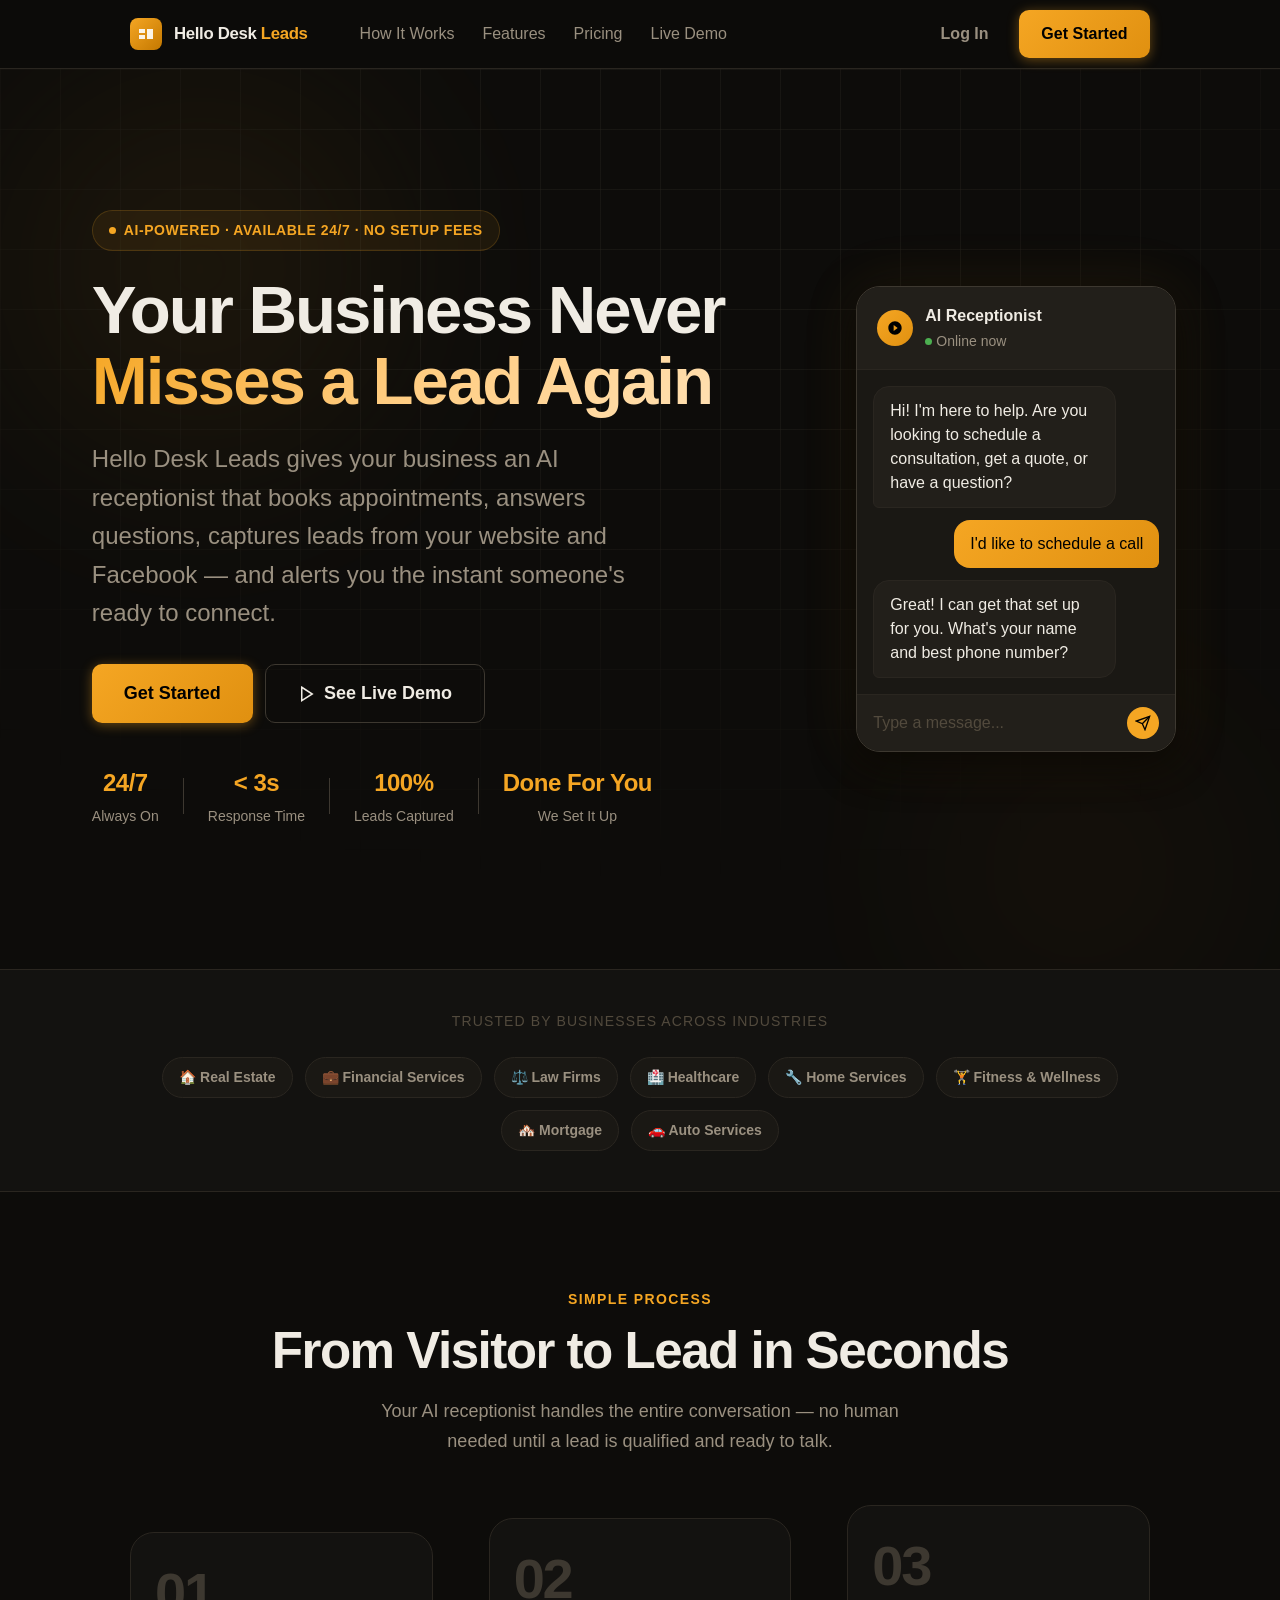
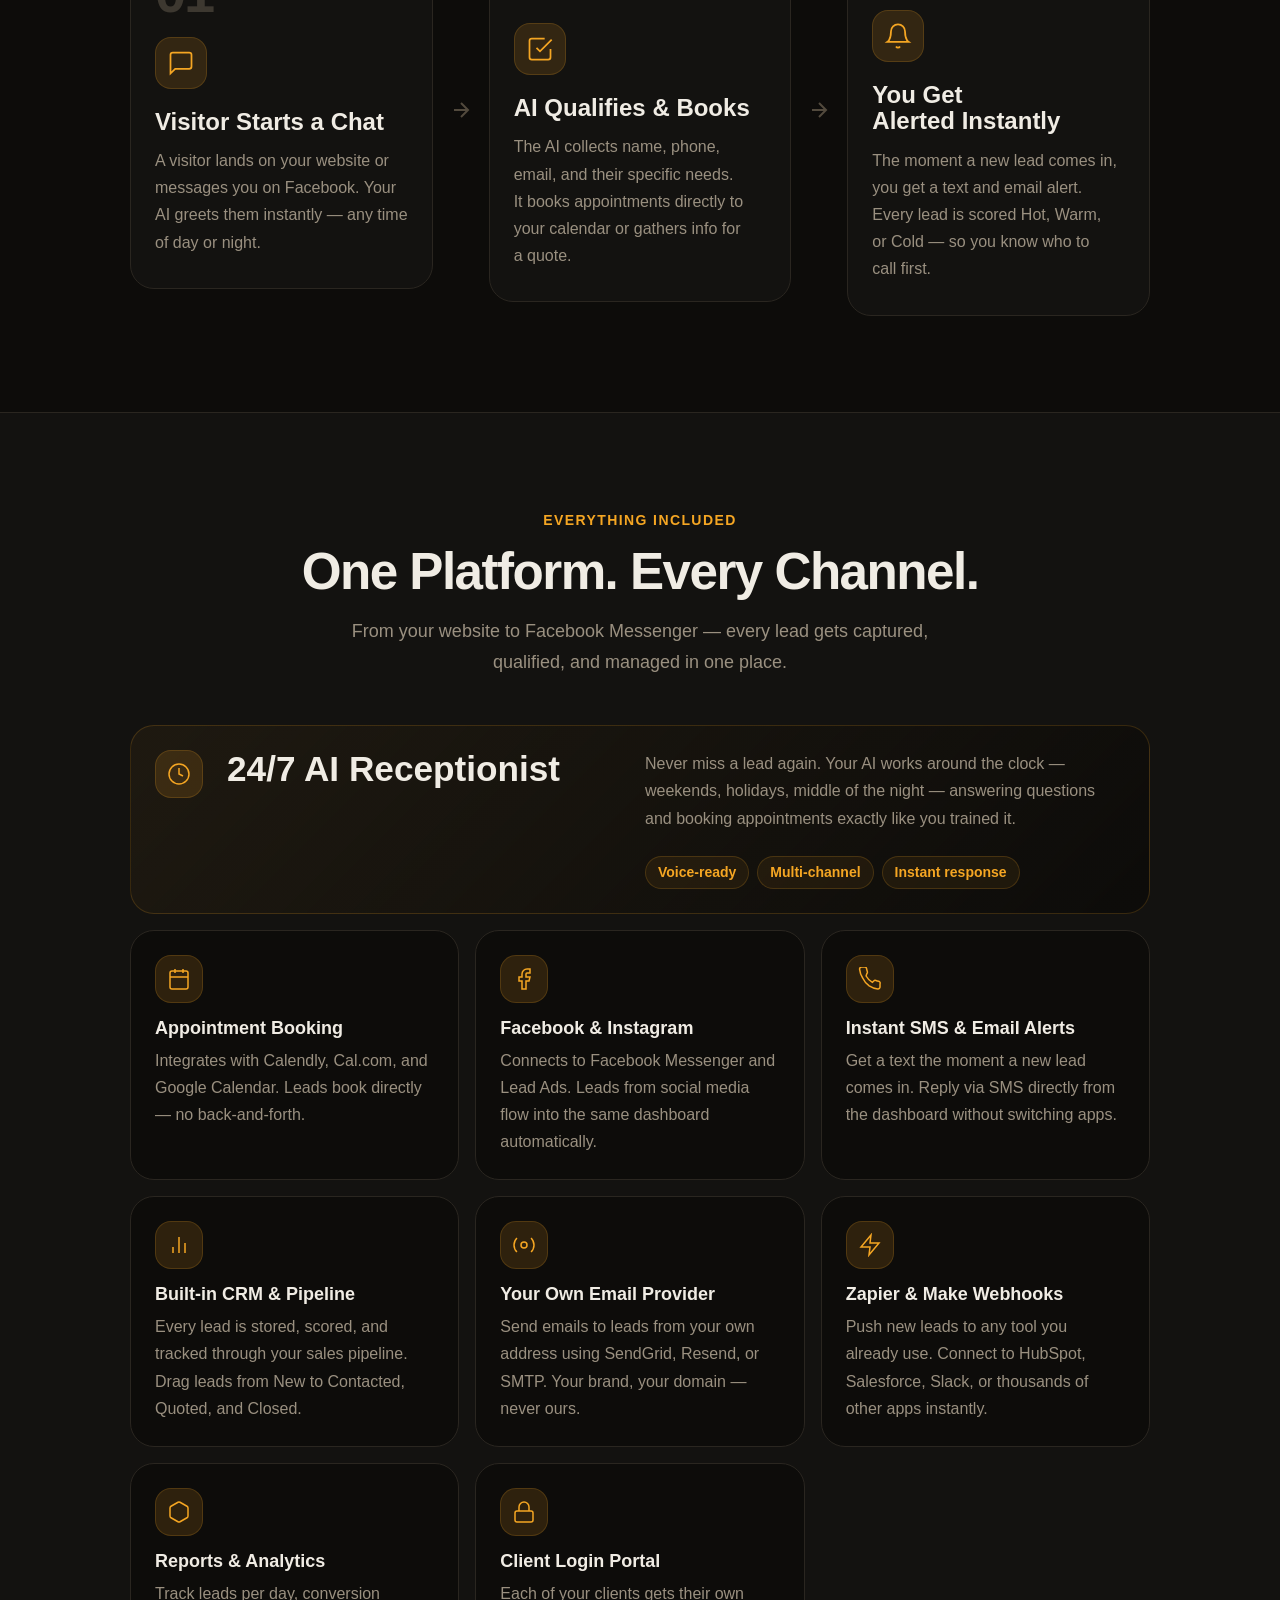
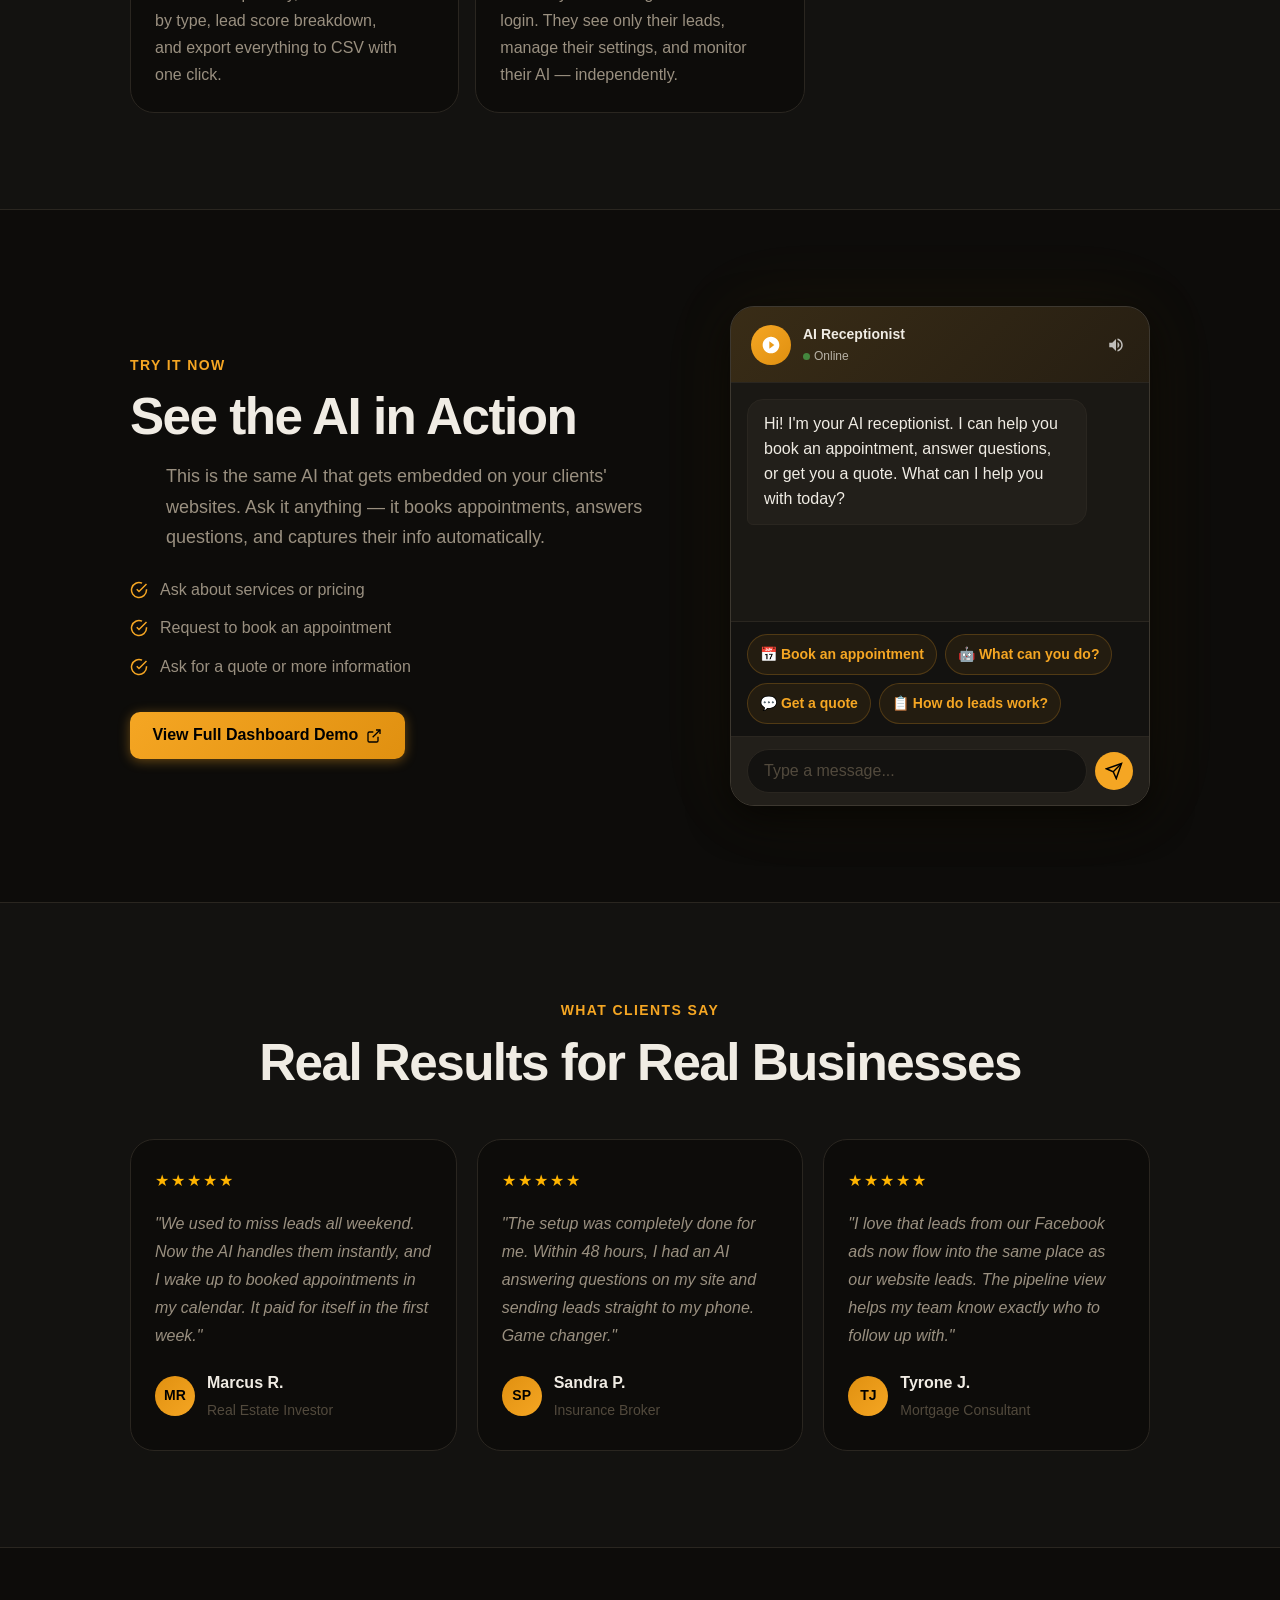
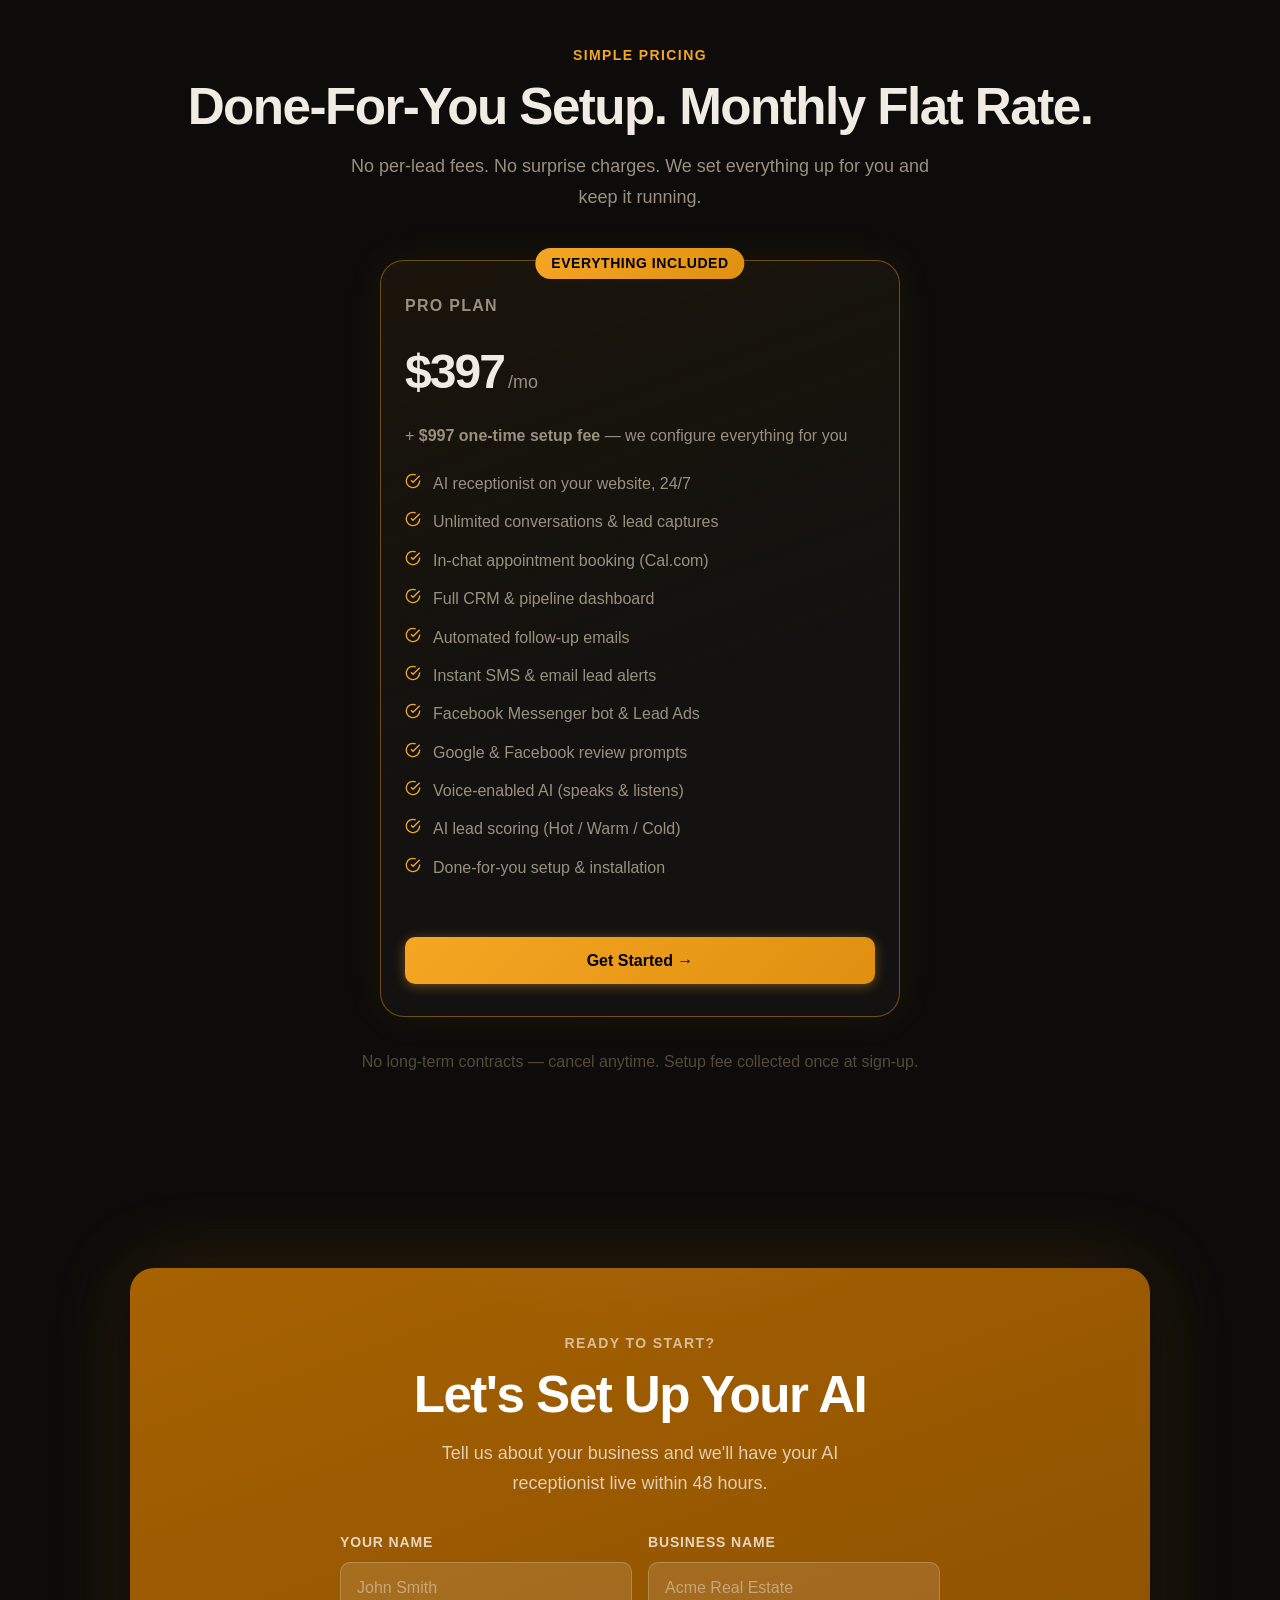
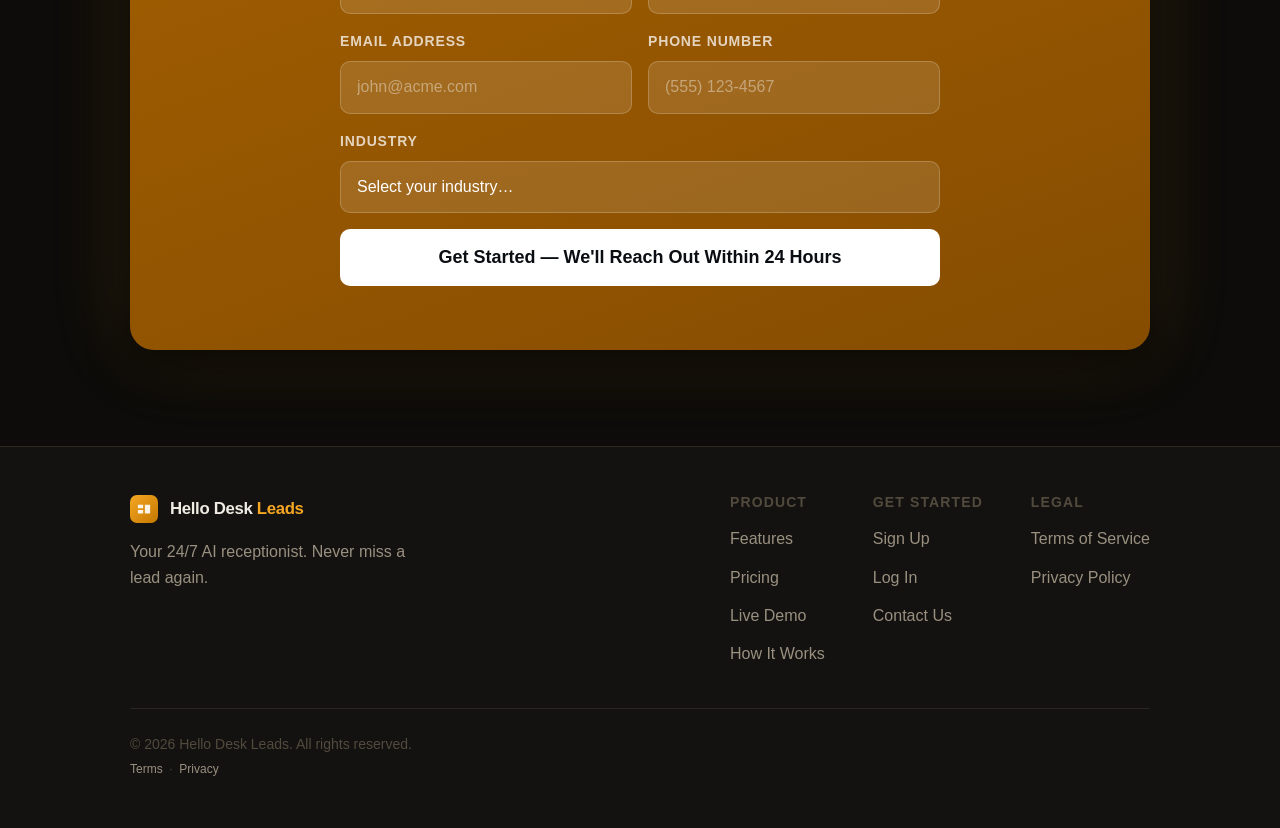
==== index.html @ 205e71c8 "Remove 'Free' from Get Started CTAs — paid platform" ====
<!DOCTYPE html>
<html lang="en" data-theme="dark">
<head>
  <meta charset="UTF-8" />
  <meta name="viewport" content="width=device-width, initial-scale=1.0" />
  <title>Hello Desk Leads — AI Receptionist That Never Misses a Lead</title>
  <meta name="description" content="Hello Desk Leads gives your business a 24/7 AI receptionist that books appointments, answers questions, captures leads, and sends instant alerts — all while you sleep." />
  <meta property="og:title" content="Hello Desk Leads — AI Receptionist That Never Misses a Lead" />
  <meta property="og:description" content="Your business is always open. AI chat that books, qualifies, and follows up with every lead automatically." />
  <meta property="og:type" content="website" />

  <!-- Fonts -->
  <link rel="preconnect" href="https://fonts.googleapis.com" />
  <link rel="preconnect" href="https://fonts.gstatic.com" crossorigin />
  <link href="https://api.fontshare.com/v2/css?f[]=cabinet-grotesk@400,500,700,800,900&f[]=satoshi@400,500,700&display=swap" rel="stylesheet" />

  <link rel="stylesheet" href="styles.css" />
</head>
<body>

  <!-- ═══════════════════════════════════════ NAV ══════════════════════════════════════ -->
  <header class="site-header" id="site-header">
    <nav class="nav-container">
      <a href="/" class="nav-logo" aria-label="Hello Desk Leads home">
        <svg width="32" height="32" viewBox="0 0 32 32" fill="none" aria-hidden="true">
          <rect width="32" height="32" rx="8" fill="url(#logo-grad)"/>
          <path d="M9 11h6v4H9v-4zm0 6h6v4H9v-4zm8-6h6v10h-6V11z" fill="white" opacity="0.9"/>
          <defs>
            <linearGradient id="logo-grad" x1="0" y1="0" x2="32" y2="32" gradientUnits="userSpaceOnUse">
              <stop stop-color="#F5A623"/>
              <stop offset="1" stop-color="#C47800"/>
            </linearGradient>
          </defs>
        </svg>
        <span class="nav-logo-text">Hello Desk <span class="accent">Leads</span></span>
      </a>

      <ul class="nav-links" role="list">
        <li><a href="#how-it-works" class="nav-link">How It Works</a></li>
        <li><a href="#features" class="nav-link">Features</a></li>
        <li><a href="#pricing" class="nav-link">Pricing</a></li>
        <li><a href="#demo" class="nav-link">Live Demo</a></li>
      </ul>

      <div class="nav-actions">
        <a href="https://hello-desk-leads-production.up.railway.app/#/login" class="btn btn-ghost">Log In</a>
        <a href="#get-started" class="btn btn-primary">Get Started</a>
      </div>

      <button class="nav-mobile-toggle" aria-label="Toggle menu" aria-expanded="false" id="nav-toggle">
        <span></span><span></span><span></span>
      </button>
    </nav>

    <div class="nav-mobile-menu" id="nav-mobile-menu" aria-hidden="true">
      <a href="#how-it-works" class="mobile-nav-link">How It Works</a>
      <a href="#features" class="mobile-nav-link">Features</a>
      <a href="#pricing" class="mobile-nav-link">Pricing</a>
      <a href="#demo" class="mobile-nav-link">Live Demo</a>
      <a href="https://hello-desk-leads-production.up.railway.app/#/login" class="mobile-nav-link">Log In</a>
      <a href="#get-started" class="btn btn-primary mobile-cta">Get Started</a>
    </div>
  </header>

  <main>

    <!-- ══════════════════════════════════════ HERO ══════════════════════════════════════ -->
    <section class="hero" aria-label="Hero">
      <div class="hero-bg">
        <div class="hero-glow glow-1"></div>
        <div class="hero-glow glow-2"></div>
        <div class="hero-grid"></div>
      </div>

      <div class="container hero-container">
        <div class="hero-badge reveal">
          <span class="badge-dot"></span>
          AI-Powered · Available 24/7 · No Setup Fees
        </div>

        <h1 class="hero-heading reveal reveal-delay-1">
          Your Business Never<br/>
          <span class="gradient-text">Misses a Lead Again</span>
        </h1>

        <p class="hero-sub reveal reveal-delay-2">
          Hello Desk Leads gives your business an AI receptionist that books appointments, answers questions, captures leads from your website and Facebook — and alerts you the instant someone's ready to connect.
        </p>

        <div class="hero-actions reveal reveal-delay-3">
          <a href="#get-started" class="btn btn-primary btn-lg">Get Started</a>
          <a href="#demo" class="btn btn-outline btn-lg">
            <svg width="18" height="18" viewBox="0 0 24 24" fill="none" stroke="currentColor" stroke-width="2" aria-hidden="true"><polygon points="5 3 19 12 5 21 5 3"/></svg>
            See Live Demo
          </a>
        </div>

        <div class="hero-stats reveal reveal-delay-4">
          <div class="stat">
            <span class="stat-number">24/7</span>
            <span class="stat-label">Always On</span>
          </div>
          <div class="stat-divider"></div>
          <div class="stat">
            <span class="stat-number">&lt; 3s</span>
            <span class="stat-label">Response Time</span>
          </div>
          <div class="stat-divider"></div>
          <div class="stat">
            <span class="stat-number">100%</span>
            <span class="stat-label">Leads Captured</span>
          </div>
          <div class="stat-divider"></div>
          <div class="stat">
            <span class="stat-number">Done For You</span>
            <span class="stat-label">We Set It Up</span>
          </div>
        </div>
      </div>

      <!-- Floating Chat Preview -->
      <div class="hero-chat-preview reveal reveal-delay-3" aria-hidden="true">
        <div class="chat-preview-header">
          <div class="chat-avatar">
            <svg width="16" height="16" viewBox="0 0 24 24" fill="currentColor"><path d="M12 2C6.48 2 2 6.48 2 12s4.48 10 10 10 10-4.48 10-10S17.52 2 12 2zm-2 14.5v-9l6 4.5-6 4.5z"/></svg>
          </div>
          <div>
            <div class="chat-name">AI Receptionist</div>
            <div class="chat-status"><span class="online-dot"></span> Online now</div>
          </div>
        </div>
        <div class="chat-messages">
          <div class="chat-msg ai">
            <p>Hi! I'm here to help. Are you looking to schedule a consultation, get a quote, or have a question?</p>
          </div>
          <div class="chat-msg user">
            <p>I'd like to schedule a call</p>
          </div>
          <div class="chat-msg ai typing-msg">
            <p>Great! I can get that set up for you. What's your name and best phone number?</p>
          </div>
        </div>
        <div class="chat-input-mock">
          <span>Type a message...</span>
          <button aria-label="Send">
            <svg width="16" height="16" viewBox="0 0 24 24" fill="none" stroke="currentColor" stroke-width="2"><line x1="22" y1="2" x2="11" y2="13"/><polygon points="22 2 15 22 11 13 2 9 22 2"/></svg>
          </button>
        </div>
      </div>
    </section>

    <!-- ════════════════════════════════ SOCIAL PROOF LOGOS ═══════════════════════════════ -->
    <section class="logos-bar" aria-label="Industries served">
      <div class="container">
        <p class="logos-label">Trusted by businesses across industries</p>
        <div class="logos-row">
          <div class="industry-pill">🏠 Real Estate</div>
          <div class="industry-pill">💼 Financial Services</div>
          <div class="industry-pill">⚖️ Law Firms</div>
          <div class="industry-pill">🏥 Healthcare</div>
          <div class="industry-pill">🔧 Home Services</div>
          <div class="industry-pill">🏋️ Fitness & Wellness</div>
          <div class="industry-pill">🏘️ Mortgage</div>
          <div class="industry-pill">🚗 Auto Services</div>
        </div>
      </div>
    </section>

    <!-- ═══════════════════════════════ HOW IT WORKS ════════════════════════════════════ -->
    <section class="section" id="how-it-works" aria-labelledby="how-heading">
      <div class="container">
        <div class="section-header reveal">
          <div class="section-eyebrow">Simple Process</div>
          <h2 id="how-heading" class="section-title">From Visitor to Lead in Seconds</h2>
          <p class="section-sub">Your AI receptionist handles the entire conversation — no human needed until a lead is qualified and ready to talk.</p>
        </div>

        <div class="steps-grid">
          <div class="step-card reveal">
            <div class="step-num">01</div>
            <div class="step-icon">
              <svg width="28" height="28" viewBox="0 0 24 24" fill="none" stroke="currentColor" stroke-width="1.5"><path d="M21 15a2 2 0 0 1-2 2H7l-4 4V5a2 2 0 0 1 2-2h14a2 2 0 0 1 2 2z"/></svg>
            </div>
            <h3 class="step-title">Visitor Starts a Chat</h3>
            <p class="step-desc">A visitor lands on your website or messages you on Facebook. Your AI greets them instantly — any time of day or night.</p>
          </div>

          <div class="step-connector" aria-hidden="true">
            <svg width="24" height="24" viewBox="0 0 24 24" fill="none" stroke="currentColor" stroke-width="2"><path d="M5 12h14M12 5l7 7-7 7"/></svg>
          </div>

          <div class="step-card reveal reveal-delay-1">
            <div class="step-num">02</div>
            <div class="step-icon">
              <svg width="28" height="28" viewBox="0 0 24 24" fill="none" stroke="currentColor" stroke-width="1.5"><path d="M9 11l3 3L22 4"/><path d="M21 12v7a2 2 0 0 1-2 2H5a2 2 0 0 1-2-2V5a2 2 0 0 1 2-2h11"/></svg>
            </div>
            <h3 class="step-title">AI Qualifies &amp; Books</h3>
            <p class="step-desc">The AI collects name, phone, email, and their specific needs. It books appointments directly to your calendar or gathers info for a quote.</p>
          </div>

          <div class="step-connector" aria-hidden="true">
            <svg width="24" height="24" viewBox="0 0 24 24" fill="none" stroke="currentColor" stroke-width="2"><path d="M5 12h14M12 5l7 7-7 7"/></svg>
          </div>

          <div class="step-card reveal reveal-delay-2">
            <div class="step-num">03</div>
            <div class="step-icon">
              <svg width="28" height="28" viewBox="0 0 24 24" fill="none" stroke="currentColor" stroke-width="1.5"><path d="M18 8A6 6 0 0 0 6 8c0 7-3 9-3 9h18s-3-2-3-9"/><path d="M13.73 21a2 2 0 0 1-3.46 0"/></svg>
            </div>
            <h3 class="step-title">You Get Alerted Instantly</h3>
            <p class="step-desc">The moment a new lead comes in, you get a text and email alert. Every lead is scored Hot, Warm, or Cold — so you know who to call first.</p>
          </div>
        </div>
      </div>
    </section>

    <!-- ══════════════════════════════════ FEATURES ══════════════════════════════════════ -->
    <section class="section section-alt" id="features" aria-labelledby="features-heading">
      <div class="container">
        <div class="section-header reveal">
          <div class="section-eyebrow">Everything Included</div>
          <h2 id="features-heading" class="section-title">One Platform. Every Channel.</h2>
          <p class="section-sub">From your website to Facebook Messenger — every lead gets captured, qualified, and managed in one place.</p>
        </div>

        <div class="features-grid">

          <div class="feature-card feature-card--large reveal">
            <div class="feature-icon">
              <svg width="24" height="24" viewBox="0 0 24 24" fill="none" stroke="currentColor" stroke-width="1.5"><path d="M12 2a10 10 0 1 0 10 10A10 10 0 0 0 12 2z"/><path d="M12 6v6l4 2"/></svg>
            </div>
            <h3 class="feature-title">24/7 AI Receptionist</h3>
            <p class="feature-desc">Never miss a lead again. Your AI works around the clock — weekends, holidays, middle of the night — answering questions and booking appointments exactly like you trained it.</p>
            <div class="feature-tags">
              <span class="tag">Voice-ready</span>
              <span class="tag">Multi-channel</span>
              <span class="tag">Instant response</span>
            </div>
          </div>

          <div class="feature-card reveal reveal-delay-1">
            <div class="feature-icon">
              <svg width="24" height="24" viewBox="0 0 24 24" fill="none" stroke="currentColor" stroke-width="1.5"><rect x="3" y="4" width="18" height="18" rx="2" ry="2"/><line x1="16" y1="2" x2="16" y2="6"/><line x1="8" y1="2" x2="8" y2="6"/><line x1="3" y1="10" x2="21" y2="10"/></svg>
            </div>
            <h3 class="feature-title">Appointment Booking</h3>
            <p class="feature-desc">Integrates with Calendly, Cal.com, and Google Calendar. Leads book directly — no back-and-forth.</p>
          </div>

          <div class="feature-card reveal reveal-delay-2">
            <div class="feature-icon">
              <svg width="24" height="24" viewBox="0 0 24 24" fill="none" stroke="currentColor" stroke-width="1.5"><path d="M18 2h-3a5 5 0 0 0-5 5v3H7v4h3v8h4v-8h3l1-4h-4V7a1 1 0 0 1 1-1h3z"/></svg>
            </div>
            <h3 class="feature-title">Facebook &amp; Instagram</h3>
            <p class="feature-desc">Connects to Facebook Messenger and Lead Ads. Leads from social media flow into the same dashboard automatically.</p>
          </div>

          <div class="feature-card reveal">
            <div class="feature-icon">
              <svg width="24" height="24" viewBox="0 0 24 24" fill="none" stroke="currentColor" stroke-width="1.5"><path d="M22 16.92v3a2 2 0 0 1-2.18 2 19.79 19.79 0 0 1-8.63-3.07A19.5 19.5 0 0 1 4.68 11a19.79 19.79 0 0 1-3.07-8.67A2 2 0 0 1 3.59 0h3a2 2 0 0 1 2 1.72 12.84 12.84 0 0 0 .7 2.81 2 2 0 0 1-.45 2.11L8.09 9a16 16 0 0 0 6.29 6.29l1.36-1.36a2 2 0 0 1 2.11-.45 12.84 12.84 0 0 0 2.81.7A2 2 0 0 1 22 16.92z"/></svg>
            </div>
            <h3 class="feature-title">Instant SMS &amp; Email Alerts</h3>
            <p class="feature-desc">Get a text the moment a new lead comes in. Reply via SMS directly from the dashboard without switching apps.</p>
          </div>

          <div class="feature-card reveal reveal-delay-1">
            <div class="feature-icon">
              <svg width="24" height="24" viewBox="0 0 24 24" fill="none" stroke="currentColor" stroke-width="1.5"><line x1="18" y1="20" x2="18" y2="10"/><line x1="12" y1="20" x2="12" y2="4"/><line x1="6" y1="20" x2="6" y2="14"/></svg>
            </div>
            <h3 class="feature-title">Built-in CRM &amp; Pipeline</h3>
            <p class="feature-desc">Every lead is stored, scored, and tracked through your sales pipeline. Drag leads from New to Contacted, Quoted, and Closed.</p>
          </div>

          <div class="feature-card reveal reveal-delay-2">
            <div class="feature-icon">
              <svg width="24" height="24" viewBox="0 0 24 24" fill="none" stroke="currentColor" stroke-width="1.5"><circle cx="12" cy="12" r="3"/><path d="M19.07 4.93a10 10 0 0 1 0 14.14M4.93 4.93a10 10 0 0 0 0 14.14"/></svg>
            </div>
            <h3 class="feature-title">Your Own Email Provider</h3>
            <p class="feature-desc">Send emails to leads from your own address using SendGrid, Resend, or SMTP. Your brand, your domain — never ours.</p>
          </div>

          <div class="feature-card reveal">
            <div class="feature-icon">
              <svg width="24" height="24" viewBox="0 0 24 24" fill="none" stroke="currentColor" stroke-width="1.5"><path d="M13 2L3 14h9l-1 8 10-12h-9l1-8z"/></svg>
            </div>
            <h3 class="feature-title">Zapier &amp; Make Webhooks</h3>
            <p class="feature-desc">Push new leads to any tool you already use. Connect to HubSpot, Salesforce, Slack, or thousands of other apps instantly.</p>
          </div>

          <div class="feature-card reveal reveal-delay-1">
            <div class="feature-icon">
              <svg width="24" height="24" viewBox="0 0 24 24" fill="none" stroke="currentColor" stroke-width="1.5"><path d="M21 16V8a2 2 0 0 0-1-1.73l-7-4a2 2 0 0 0-2 0l-7 4A2 2 0 0 0 3 8v8a2 2 0 0 0 1 1.73l7 4a2 2 0 0 0 2 0l7-4A2 2 0 0 0 21 16z"/></svg>
            </div>
            <h3 class="feature-title">Reports &amp; Analytics</h3>
            <p class="feature-desc">Track leads per day, conversion by type, lead score breakdown, and export everything to CSV with one click.</p>
          </div>

          <div class="feature-card reveal reveal-delay-2">
            <div class="feature-icon">
              <svg width="24" height="24" viewBox="0 0 24 24" fill="none" stroke="currentColor" stroke-width="1.5"><rect x="3" y="11" width="18" height="11" rx="2" ry="2"/><path d="M7 11V7a5 5 0 0 1 10 0v4"/></svg>
            </div>
            <h3 class="feature-title">Client Login Portal</h3>
            <p class="feature-desc">Each of your clients gets their own login. They see only their leads, manage their settings, and monitor their AI — independently.</p>
          </div>

        </div>
      </div>
    </section>

    <!-- ═══════════════════════════════ LIVE DEMO SECTION ════════════════════════════════ -->
    <section class="section" id="demo" aria-labelledby="demo-heading">
      <div class="container">
        <div class="demo-layout">
          <div class="demo-content reveal">
            <div class="section-eyebrow">Try It Now</div>
            <h2 id="demo-heading" class="section-title">See the AI in Action</h2>
            <p class="section-sub" style="max-width: 480px;">This is the same AI that gets embedded on your clients' websites. Ask it anything — it books appointments, answers questions, and captures their info automatically.</p>

            <ul class="demo-checklist" role="list">
              <li>
                <svg width="18" height="18" viewBox="0 0 24 24" fill="none" stroke="currentColor" stroke-width="2"><path d="M22 11.08V12a10 10 0 1 1-5.93-9.14"/><polyline points="22 4 12 14.01 9 11.01"/></svg>
                Ask about services or pricing
              </li>
              <li>
                <svg width="18" height="18" viewBox="0 0 24 24" fill="none" stroke="currentColor" stroke-width="2"><path d="M22 11.08V12a10 10 0 1 1-5.93-9.14"/><polyline points="22 4 12 14.01 9 11.01"/></svg>
                Request to book an appointment
              </li>
              <li>
                <svg width="18" height="18" viewBox="0 0 24 24" fill="none" stroke="currentColor" stroke-width="2"><path d="M22 11.08V12a10 10 0 1 1-5.93-9.14"/><polyline points="22 4 12 14.01 9 11.01"/></svg>
                Ask for a quote or more information
              </li>
            </ul>

            <a href="https://hello-desk-leads-production.up.railway.app/#/login" class="btn btn-primary" target="_blank" rel="noopener">
              View Full Dashboard Demo
              <svg width="16" height="16" viewBox="0 0 24 24" fill="none" stroke="currentColor" stroke-width="2"><path d="M18 13v6a2 2 0 0 1-2 2H5a2 2 0 0 1-2-2V8a2 2 0 0 1 2-2h6"/><polyline points="15 3 21 3 21 9"/><line x1="10" y1="14" x2="21" y2="3"/></svg>
            </a>
          </div>

          <!-- Interactive Chat Demo -->
          <div class="demo-chat-widget reveal reveal-delay-1" id="demo-chat" aria-label="Interactive AI demo chat">
            <div class="demo-chat-header">
              <div class="demo-chat-avatar">
                <svg width="20" height="20" viewBox="0 0 24 24" fill="white"><path d="M12 2C6.48 2 2 6.48 2 12s4.48 10 10 10 10-4.48 10-10S17.52 2 12 2zm-2 14.5v-9l6 4.5-6 4.5z"/></svg>
              </div>
              <div style="flex:1;">
                <div style="font-weight:600;font-size:0.875rem;">AI Receptionist</div>
                <div style="font-size:0.75rem;opacity:0.7;display:flex;align-items:center;gap:4px;">
                  <span class="online-dot"></span> Online
                </div>
              </div>
              <button id="demo-voice-btn" title="Mute voice" aria-label="Toggle voice" style="background:none;border:none;cursor:pointer;padding:4px;border-radius:6px;display:flex;align-items:center;justify-content:center;color:rgba(255,255,255,0.7);transition:color 0.15s;">
                <svg id="demo-voice-icon" width="18" height="18" viewBox="0 0 24 24" fill="currentColor"><path d="M3 9v6h4l5 5V4L7 9H3zm13.5 3c0-1.77-1.02-3.29-2.5-4.03v8.05c1.48-.73 2.5-2.25 2.5-4.02zM14 3.23v2.06c2.89.86 5 3.54 5 6.71s-2.11 5.85-5 6.71v2.06c4.01-.91 7-4.49 7-8.77s-2.99-7.86-7-8.77z"/></svg>
              </button>
            </div>
            <div class="demo-chat-messages" id="demo-messages">
              <div class="dchat-msg dchat-ai">
                <p>Hi! I'm your AI receptionist. I can help you book an appointment, answer questions, or get you a quote. What can I help you with today?</p>
              </div>
            </div>
            <div class="demo-quick-replies" id="demo-quick-replies">
              <button class="quick-reply" data-reply="I'd like to book an appointment">📅 Book an appointment</button>
              <button class="quick-reply" data-reply="What can you do?">🤖 What can you do?</button>
              <button class="quick-reply" data-reply="I'd like to get a quote">💬 Get a quote</button>
              <button class="quick-reply" data-reply="How does the lead capture work?">📋 How do leads work?</button>
            </div>
            <div class="demo-chat-input">
              <input type="text" id="demo-input" placeholder="Type a message..." aria-label="Chat message" autocomplete="off" />
              <button id="demo-send" aria-label="Send message">
                <svg width="18" height="18" viewBox="0 0 24 24" fill="none" stroke="currentColor" stroke-width="2"><line x1="22" y1="2" x2="11" y2="13"/><polygon points="22 2 15 22 11 13 2 9 22 2"/></svg>
              </button>
            </div>
          </div>
        </div>
      </div>
    </section>

    <!-- ════════════════════════════════ TESTIMONIALS ════════════════════════════════════ -->
    <section class="section section-alt" aria-labelledby="testimonials-heading">
      <div class="container">
        <div class="section-header reveal">
          <div class="section-eyebrow">What Clients Say</div>
          <h2 id="testimonials-heading" class="section-title">Real Results for Real Businesses</h2>
        </div>

        <div class="testimonials-grid">
          <div class="testimonial-card reveal">
            <div class="testimonial-stars" aria-label="5 stars">★★★★★</div>
            <blockquote class="testimonial-text">
              "We used to miss leads all weekend. Now the AI handles them instantly, and I wake up to booked appointments in my calendar. It paid for itself in the first week."
            </blockquote>
            <div class="testimonial-author">
              <div class="author-avatar">MR</div>
              <div>
                <div class="author-name">Marcus R.</div>
                <div class="author-role">Real Estate Investor</div>
              </div>
            </div>
          </div>

          <div class="testimonial-card reveal reveal-delay-1">
            <div class="testimonial-stars" aria-label="5 stars">★★★★★</div>
            <blockquote class="testimonial-text">
              "The setup was completely done for me. Within 48 hours, I had an AI answering questions on my site and sending leads straight to my phone. Game changer."
            </blockquote>
            <div class="testimonial-author">
              <div class="author-avatar">SP</div>
              <div>
                <div class="author-name">Sandra P.</div>
                <div class="author-role">Insurance Broker</div>
              </div>
            </div>
          </div>

          <div class="testimonial-card reveal reveal-delay-2">
            <div class="testimonial-stars" aria-label="5 stars">★★★★★</div>
            <blockquote class="testimonial-text">
              "I love that leads from our Facebook ads now flow into the same place as our website leads. The pipeline view helps my team know exactly who to follow up with."
            </blockquote>
            <div class="testimonial-author">
              <div class="author-avatar">TJ</div>
              <div>
                <div class="author-name">Tyrone J.</div>
                <div class="author-role">Mortgage Consultant</div>
              </div>
            </div>
          </div>
        </div>
      </div>
    </section>

    <!-- ════════════════════════════════════ PRICING ════════════════════════════════════ -->
    <section class="section" id="pricing" aria-labelledby="pricing-heading">
      <div class="container">
        <div class="section-header reveal">
          <div class="section-eyebrow">Simple Pricing</div>
          <h2 id="pricing-heading" class="section-title">Done-For-You Setup. Monthly Flat Rate.</h2>
          <p class="section-sub">No per-lead fees. No surprise charges. We set everything up for you and keep it running.</p>
        </div>

        <div class="pricing-grid pricing-grid--single">
          <div class="pricing-card pricing-card--featured reveal">
            <div class="pricing-badge">Everything Included</div>
            <div class="pricing-plan">Pro Plan</div>
            <div class="pricing-price">
              <span class="price-amount">$397</span>
              <span class="price-period">/mo</span>
            </div>
            <p class="pricing-tagline" style="margin-bottom:0.5rem;">+ <strong>$997 one-time setup fee</strong> &mdash; we configure everything for you</p>
            <ul class="pricing-features" role="list">
              <li><svg width="16" height="16" viewBox="0 0 24 24" fill="none" stroke="currentColor" stroke-width="2"><path d="M22 11.08V12a10 10 0 1 1-5.93-9.14"/><polyline points="22 4 12 14.01 9 11.01"/></svg>AI receptionist on your website, 24/7</li>
              <li><svg width="16" height="16" viewBox="0 0 24 24" fill="none" stroke="currentColor" stroke-width="2"><path d="M22 11.08V12a10 10 0 1 1-5.93-9.14"/><polyline points="22 4 12 14.01 9 11.01"/></svg>Unlimited conversations &amp; lead captures</li>
              <li><svg width="16" height="16" viewBox="0 0 24 24" fill="none" stroke="currentColor" stroke-width="2"><path d="M22 11.08V12a10 10 0 1 1-5.93-9.14"/><polyline points="22 4 12 14.01 9 11.01"/></svg>In-chat appointment booking (Cal.com)</li>
              <li><svg width="16" height="16" viewBox="0 0 24 24" fill="none" stroke="currentColor" stroke-width="2"><path d="M22 11.08V12a10 10 0 1 1-5.93-9.14"/><polyline points="22 4 12 14.01 9 11.01"/></svg>Full CRM &amp; pipeline dashboard</li>
              <li><svg width="16" height="16" viewBox="0 0 24 24" fill="none" stroke="currentColor" stroke-width="2"><path d="M22 11.08V12a10 10 0 1 1-5.93-9.14"/><polyline points="22 4 12 14.01 9 11.01"/></svg>Automated follow-up emails</li>
              <li><svg width="16" height="16" viewBox="0 0 24 24" fill="none" stroke="currentColor" stroke-width="2"><path d="M22 11.08V12a10 10 0 1 1-5.93-9.14"/><polyline points="22 4 12 14.01 9 11.01"/></svg>Instant SMS &amp; email lead alerts</li>
              <li><svg width="16" height="16" viewBox="0 0 24 24" fill="none" stroke="currentColor" stroke-width="2"><path d="M22 11.08V12a10 10 0 1 1-5.93-9.14"/><polyline points="22 4 12 14.01 9 11.01"/></svg>Facebook Messenger bot &amp; Lead Ads</li>
              <li><svg width="16" height="16" viewBox="0 0 24 24" fill="none" stroke="currentColor" stroke-width="2"><path d="M22 11.08V12a10 10 0 1 1-5.93-9.14"/><polyline points="22 4 12 14.01 9 11.01"/></svg>Google &amp; Facebook review prompts</li>
              <li><svg width="16" height="16" viewBox="0 0 24 24" fill="none" stroke="currentColor" stroke-width="2"><path d="M22 11.08V12a10 10 0 1 1-5.93-9.14"/><polyline points="22 4 12 14.01 9 11.01"/></svg>Voice-enabled AI (speaks &amp; listens)</li>
              <li><svg width="16" height="16" viewBox="0 0 24 24" fill="none" stroke="currentColor" stroke-width="2"><path d="M22 11.08V12a10 10 0 1 1-5.93-9.14"/><polyline points="22 4 12 14.01 9 11.01"/></svg>AI lead scoring (Hot / Warm / Cold)</li>
              <li><svg width="16" height="16" viewBox="0 0 24 24" fill="none" stroke="currentColor" stroke-width="2"><path d="M22 11.08V12a10 10 0 1 1-5.93-9.14"/><polyline points="22 4 12 14.01 9 11.01"/></svg>Done-for-you setup &amp; installation</li>
            </ul>
            <a href="#get-started" class="btn btn-primary btn-full" style="margin-top:1.5rem;">Get Started &rarr;</a>
          </div>
        </div>

        <p class="pricing-note reveal">No long-term contracts &mdash; cancel anytime. Setup fee collected once at sign-up.</p>
      </div>
    </section>

    <!-- ═══════════════════════════════════ GET STARTED FORM ════════════════════════════ -->
    <section class="section cta-section" id="get-started" aria-labelledby="cta-heading">
      <div class="container">
        <div class="cta-card reveal">
          <div class="cta-glow"></div>
          <div class="cta-content">
            <div class="section-eyebrow" style="color:rgba(255,255,255,0.6);">Ready to Start?</div>
            <h2 id="cta-heading" class="section-title" style="color:#fff;">Let's Set Up Your AI</h2>
            <p style="color:rgba(255,255,255,0.7);margin-bottom:var(--space-8);max-width:480px;margin-inline:auto;">Tell us about your business and we'll have your AI receptionist live within 48 hours.</p>

            <form class="cta-form" id="cta-form" novalidate>
              <div class="form-row">
                <div class="form-group">
                  <label for="field-name" class="form-label">Your Name</label>
                  <input type="text" id="field-name" name="name" class="form-input" placeholder="John Smith" required autocomplete="name" />
                </div>
                <div class="form-group">
                  <label for="field-business" class="form-label">Business Name</label>
                  <input type="text" id="field-business" name="business" class="form-input" placeholder="Acme Real Estate" required autocomplete="organization" />
                </div>
              </div>
              <div class="form-row">
                <div class="form-group">
                  <label for="field-email" class="form-label">Email Address</label>
                  <input type="email" id="field-email" name="email" class="form-input" placeholder="john@acme.com" required autocomplete="email" />
                </div>
                <div class="form-group">
                  <label for="field-phone" class="form-label">Phone Number</label>
                  <input type="tel" id="field-phone" name="phone" class="form-input" placeholder="(555) 123-4567" autocomplete="tel" />
                </div>
              </div>
              <div class="form-group">
                <label for="field-industry" class="form-label">Industry</label>
                <select id="field-industry" name="industry" class="form-input form-select">
                  <option value="">Select your industry…</option>
                  <option>Real Estate</option>
                  <option>Financial Services / Mortgage</option>
                  <option>Law Firm</option>
                  <option>Healthcare / Medical</option>
                  <option>Home Services</option>
                  <option>Insurance</option>
                  <option>Fitness &amp; Wellness</option>
                  <option>Auto Services</option>
                  <option>Other</option>
                </select>
              </div>
              <button type="submit" class="btn btn-white btn-lg btn-full" id="cta-submit">
                <span id="cta-btn-text">Get Started — We'll Reach Out Within 24 Hours</span>
                <svg id="cta-spinner" width="20" height="20" viewBox="0 0 24 24" fill="none" stroke="currentColor" stroke-width="2" style="display:none;animation:spin 1s linear infinite;"><path d="M21 12a9 9 0 1 1-6.219-8.56"/></svg>
              </button>
              <p id="cta-success" class="form-success" style="display:none;">
                ✅ Got it! We'll be in touch within 24 hours to get your AI set up.
              </p>
            </form>
          </div>
        </div>
      </div>
    </section>

  </main>

  <!-- ═══════════════════════════════════════ FOOTER ══════════════════════════════════════ -->
  <footer class="site-footer" role="contentinfo">
    <div class="container">
      <div class="footer-top">
        <div class="footer-brand">
          <a href="/" class="nav-logo" aria-label="Hello Desk Leads">
            <svg width="28" height="28" viewBox="0 0 32 32" fill="none" aria-hidden="true">
              <rect width="32" height="32" rx="8" fill="url(#logo-grad-footer)"/>
              <path d="M9 11h6v4H9v-4zm0 6h6v4H9v-4zm8-6h6v10h-6V11z" fill="white" opacity="0.9"/>
              <defs>
                <linearGradient id="logo-grad-footer" x1="0" y1="0" x2="32" y2="32" gradientUnits="userSpaceOnUse">
                  <stop stop-color="#F5A623"/>
                  <stop offset="1" stop-color="#C47800"/>
                </linearGradient>
              </defs>
            </svg>
            <span class="nav-logo-text">Hello Desk <span class="accent">Leads</span></span>
          </a>
          <p class="footer-tagline">Your 24/7 AI receptionist. Never miss a lead again.</p>
        </div>
        <nav class="footer-links" aria-label="Footer navigation">
          <div class="footer-col">
            <h4 class="footer-col-title">Product</h4>
            <a href="#features">Features</a>
            <a href="#pricing">Pricing</a>
            <a href="#demo">Live Demo</a>
            <a href="#how-it-works">How It Works</a>
          </div>
          <div class="footer-col">
            <h4 class="footer-col-title">Get Started</h4>
            <a href="#get-started">Sign Up</a>
            <a href="https://hello-desk-leads-production.up.railway.app/#/login" target="_blank" rel="noopener">Log In</a>
            <a href="#get-started">Contact Us</a>
          </div>
          <div class="footer-col">
            <h4 class="footer-col-title">Legal</h4>
            <a href="terms.html">Terms of Service</a>
            <a href="privacy.html">Privacy Policy</a>
          </div>
        </nav>
      </div>
      <div class="footer-bottom">
        <p>&copy; 2026 Hello Desk Leads. All rights reserved.</p>
        <p style="margin-top:0.25rem; font-size:0.75rem; color:var(--color-text-faint);">
          <a href="terms.html" style="color:var(--color-text-muted);">Terms</a> &nbsp;·&nbsp;
          <a href="privacy.html" style="color:var(--color-text-muted);">Privacy</a>
        </p>
      </div>
    </div>
  </footer>

  <script src="scripts.js"></script>
</body>
</html>
---- styles.css ----
/* ─────────────────────────────────────────────────────────────────────────────
   Hello Desk Leads — Marketing Site Styles
   Art direction: Rich Black + Warm Amber/Gold. Premium, warm, distinctive.
   Fonts: Cabinet Grotesk (display) + Satoshi (body)
───────────────────────────────────────────────────────────────────────────── */

/* ── Design Tokens ────────────────────────────────────────────────────────── */
:root {
  /* Type scale */
  --text-xs:   clamp(0.75rem,  0.7rem  + 0.25vw, 0.875rem);
  --text-sm:   clamp(0.875rem, 0.8rem  + 0.35vw, 1rem);
  --text-base: clamp(1rem,     0.95rem + 0.25vw, 1.125rem);
  --text-lg:   clamp(1.125rem, 1rem    + 0.75vw, 1.5rem);
  --text-xl:   clamp(1.5rem,   1.2rem  + 1.25vw, 2.25rem);
  --text-2xl:  clamp(2rem,     1.2rem  + 2.5vw,  3.5rem);
  --text-3xl:  clamp(2.5rem,   1rem    + 4vw,    5rem);

  /* Spacing */
  --space-1: 0.25rem;
  --space-2: 0.5rem;
  --space-3: 0.75rem;
  --space-4: 1rem;
  --space-5: 1.25rem;
  --space-6: 1.5rem;
  --space-8: 2rem;
  --space-10: 2.5rem;
  --space-12: 3rem;
  --space-16: 4rem;
  --space-20: 5rem;
  --space-24: 6rem;

  /* Brand Palette — Rich Black + Warm Gold */
  --color-bg:           #0d0c0a;
  --color-surface:      #131210;
  --color-surface-2:    #1a1814;
  --color-surface-3:    #221f1a;
  --color-border:       #2a2620;
  --color-border-light: #3d3830;

  --color-text:         #f0ece4;
  --color-text-muted:   #9a9080;
  --color-text-faint:   #524a3d;

  /* Amber / Gold accent */
  --color-primary:          #F5A623;
  --color-primary-dark:     #E09010;
  --color-primary-darker:   #C47800;
  --color-primary-glow:     rgba(245, 166, 35, 0.14);
  --color-primary-glow-sm:  rgba(245, 166, 35, 0.07);

  /* Radii */
  --radius-sm:   0.375rem;
  --radius-md:   0.625rem;
  --radius-lg:   1rem;
  --radius-xl:   1.5rem;
  --radius-full: 9999px;

  /* Shadows */
  --shadow-sm:  0 1px 3px rgba(0,0,0,0.5);
  --shadow-md:  0 4px 16px rgba(0,0,0,0.6);
  --shadow-lg:  0 12px 40px rgba(0,0,0,0.7);
  --shadow-glow: 0 0 40px rgba(245,166,35,0.2);

  /* Fonts */
  --font-display: 'Cabinet Grotesk', 'Helvetica Neue', sans-serif;
  --font-body:    'Satoshi', 'Inter', sans-serif;

  /* Content widths */
  --content-default: 1100px;
  --content-narrow:  720px;

  --transition: 200ms cubic-bezier(0.16, 1, 0.3, 1);
}

/* ── Reset ────────────────────────────────────────────────────────────────── */
*, *::before, *::after { box-sizing: border-box; margin: 0; padding: 0; }
html {
  scroll-behavior: smooth;
  scroll-padding-top: 80px;
  -webkit-font-smoothing: antialiased;
  text-size-adjust: none;
}
body {
  font-family: var(--font-body);
  font-size: var(--text-base);
  color: var(--color-text);
  background-color: var(--color-bg);
  line-height: 1.65;
  min-height: 100dvh;
  overflow-x: hidden;
}
img, svg { display: block; max-width: 100%; }
ul { list-style: none; }
a { color: inherit; text-decoration: none; }
button { cursor: pointer; border: none; background: none; font: inherit; color: inherit; }
input, select, textarea { font: inherit; color: inherit; }
h1, h2, h3, h4 { font-family: var(--font-display); text-wrap: balance; line-height: 1.1; }
p, li { text-wrap: pretty; }

/* ── Layout Helpers ──────────────────────────────────────────────────────── */
.container {
  max-width: var(--content-default);
  margin-inline: auto;
  padding-inline: clamp(var(--space-5), 5vw, var(--space-10));
}
.section {
  padding-block: clamp(var(--space-16), 8vw, var(--space-24));
}
.section-alt {
  background: var(--color-surface);
  border-top: 1px solid var(--color-border);
  border-bottom: 1px solid var(--color-border);
}

/* ── Buttons ─────────────────────────────────────────────────────────────── */
.btn {
  display: inline-flex;
  align-items: center;
  gap: var(--space-2);
  padding: 0.65rem 1.4rem;
  border-radius: var(--radius-md);
  font-size: var(--text-sm);
  font-weight: 600;
  font-family: var(--font-display);
  transition: all var(--transition);
  white-space: nowrap;
}
.btn-primary {
  background: linear-gradient(135deg, var(--color-primary), var(--color-primary-dark));
  color: #000;
  box-shadow: 0 2px 12px rgba(245,166,35,0.40);
}
.btn-primary:hover {
  background: linear-gradient(135deg, #FFB74D, var(--color-primary));
  box-shadow: 0 4px 20px rgba(245,166,35,0.55);
  transform: translateY(-1px);
}
.btn-outline {
  border: 1.5px solid var(--color-border-light);
  color: var(--color-text);
  background: transparent;
}
.btn-outline:hover {
  border-color: var(--color-primary);
  color: var(--color-primary);
  background: var(--color-primary-glow-sm);
}
.btn-ghost {
  color: var(--color-text-muted);
  background: transparent;
}
.btn-ghost:hover { color: var(--color-text); }
.btn-white {
  background: #fff;
  color: #0a0d12;
  font-weight: 700;
}
.btn-white:hover {
  background: #FFF8E1;
  transform: translateY(-1px);
  box-shadow: 0 8px 24px rgba(0,0,0,0.3);
}
.btn-lg { padding: 0.85rem 2rem; font-size: var(--text-base); }
.btn-full { width: 100%; justify-content: center; }

/* ── Utility ──────────────────────────────────────────────────────────────── */
.accent { color: var(--color-primary); }
.gradient-text {
  background: linear-gradient(135deg, var(--color-primary) 0%, #FFCC80 50%, #FFE0B2 100%);
  -webkit-background-clip: text;
  -webkit-text-fill-color: transparent;
  background-clip: text;
}

/* ── Header / Nav ────────────────────────────────────────────────────────── */
.site-header {
  position: sticky;
  top: 0;
  z-index: 100;
  background: rgba(13,12,10,0.88);
  backdrop-filter: blur(16px);
  border-bottom: 1px solid var(--color-border);
  transition: border-color var(--transition), background var(--transition);
}
.nav-container {
  max-width: var(--content-default);
  margin-inline: auto;
  padding-inline: clamp(var(--space-5), 5vw, var(--space-10));
  height: 68px;
  display: flex;
  align-items: center;
  gap: var(--space-6);
}
.nav-logo {
  display: flex;
  align-items: center;
  gap: var(--space-3);
  flex-shrink: 0;
}
.nav-logo-text {
  font-family: var(--font-display);
  font-weight: 800;
  font-size: 1.05rem;
  color: var(--color-text);
  letter-spacing: -0.02em;
}
.nav-links {
  display: flex;
  align-items: center;
  gap: var(--space-1);
  margin-left: var(--space-4);
  flex: 1;
}
.nav-link {
  font-size: var(--text-sm);
  color: var(--color-text-muted);
  padding: var(--space-2) var(--space-3);
  border-radius: var(--radius-sm);
  transition: color var(--transition), background var(--transition);
}
.nav-link:hover { color: var(--color-text); background: var(--color-surface-2); }
.nav-actions { display: flex; align-items: center; gap: var(--space-2); margin-left: auto; }
.nav-mobile-toggle {
  display: none;
  flex-direction: column;
  gap: 5px;
  padding: var(--space-2);
  margin-left: auto;
}
.nav-mobile-toggle span {
  display: block;
  width: 22px;
  height: 2px;
  background: var(--color-text-muted);
  border-radius: 2px;
  transition: all var(--transition);
}
.nav-mobile-menu {
  display: none;
  flex-direction: column;
  gap: var(--space-1);
  padding: var(--space-4) clamp(var(--space-5), 5vw, var(--space-10));
  border-top: 1px solid var(--color-border);
  background: var(--color-surface);
}
.nav-mobile-menu.open { display: flex; }
.mobile-nav-link {
  font-size: var(--text-base);
  color: var(--color-text-muted);
  padding: var(--space-3) 0;
  border-bottom: 1px solid var(--color-border);
}
.mobile-nav-link:hover { color: var(--color-primary); }
.mobile-cta { margin-top: var(--space-3); }

/* ── Hero ───────────────────────────────────────────────────────────────────── */
.hero {
  position: relative;
  min-height: 100svh;
  display: grid;
  align-items: center;
  padding-block: clamp(var(--space-20), 10vw, var(--space-24));
  overflow: hidden;
}
.hero-bg {
  position: absolute;
  inset: 0;
  pointer-events: none;
  z-index: 0;
}
.hero-glow {
  position: absolute;
  border-radius: 50%;
  filter: blur(80px);
  opacity: 0.4;
}
.hero-glow.glow-1 {
  width: 600px;
  height: 600px;
  top: -100px;
  left: -100px;
  background: radial-gradient(circle, rgba(245,166,35,0.22) 0%, transparent 70%);
}
.hero-glow.glow-2 {
  width: 500px;
  height: 500px;
  bottom: -150px;
  right: -50px;
  background: radial-gradient(circle, rgba(230,140,20,0.12) 0%, transparent 70%);
}
.hero-grid {
  position: absolute;
  inset: 0;
  background-image:
    linear-gradient(rgba(42,38,32,0.4) 1px, transparent 1px),
    linear-gradient(90deg, rgba(42,38,32,0.4) 1px, transparent 1px);
  background-size: 60px 60px;
  mask-image: radial-gradient(ellipse 80% 70% at 50% 20%, black 30%, transparent 100%);
}
.hero-container {
  position: relative;
  z-index: 1;
  display: grid;
  grid-template-columns: 1fr auto;
  grid-template-rows: auto auto auto auto;
  column-gap: var(--space-10);
  align-items: start;
}
.hero-badge {
  grid-column: 1;
  display: inline-flex;
  align-items: center;
  gap: var(--space-2);
  font-size: var(--text-xs);
  font-weight: 600;
  color: var(--color-primary);
  background: rgba(245,166,35,0.07);
  border: 1px solid rgba(245,166,35,0.18);
  padding: var(--space-2) var(--space-4);
  border-radius: var(--radius-full);
  margin-bottom: var(--space-6);
  width: fit-content;
  letter-spacing: 0.04em;
  text-transform: uppercase;
  white-space: nowrap;
  flex-wrap: nowrap;
  max-width: 100%;
  overflow: hidden;
}
.badge-dot {
  width: 7px;
  height: 7px;
  border-radius: 50%;
  background: var(--color-primary);
  animation: pulse-dot 2s ease-in-out infinite;
}
@keyframes pulse-dot {
  0%, 100% { opacity: 1; transform: scale(1); }
  50% { opacity: 0.6; transform: scale(0.85); }
}
.hero-heading {
  grid-column: 1;
  font-size: var(--text-3xl);
  font-weight: 900;
  line-height: 1.05;
  letter-spacing: -0.03em;
  color: var(--color-text);
  margin-bottom: var(--space-6);
}
.hero-sub {
  grid-column: 1;
  font-size: var(--text-lg);
  color: var(--color-text-muted);
  max-width: 560px;
  margin-bottom: var(--space-8);
  line-height: 1.6;
}
.hero-actions {
  grid-column: 1;
  display: flex;
  gap: var(--space-3);
  flex-wrap: wrap;
  margin-bottom: var(--space-10);
}
.hero-stats {
  grid-column: 1;
  display: flex;
  align-items: center;
  gap: var(--space-6);
  flex-wrap: wrap;
}
.stat { text-align: center; }
.stat-number {
  display: block;
  font-family: var(--font-display);
  font-size: var(--text-lg);
  font-weight: 800;
  color: var(--color-primary);
  letter-spacing: -0.02em;
}
.stat-label {
  display: block;
  font-size: var(--text-xs);
  color: var(--color-text-muted);
  margin-top: 2px;
}
.stat-divider {
  width: 1px;
  height: 36px;
  background: var(--color-border-light);
}

/* Hero Chat Preview */
.hero-chat-preview {
  grid-column: 2;
  grid-row: 1 / -1;
  align-self: center;
  width: 320px;
  background: var(--color-surface-2);
  border: 1px solid var(--color-border-light);
  border-radius: var(--radius-xl);
  overflow: hidden;
  box-shadow: var(--shadow-lg), 0 0 60px rgba(245,166,35,0.10);
  flex-shrink: 0;
}
.chat-preview-header {
  display: flex;
  align-items: center;
  gap: var(--space-3);
  padding: var(--space-4) var(--space-5);
  background: var(--color-surface-3);
  border-bottom: 1px solid var(--color-border);
}
.chat-avatar {
  width: 36px;
  height: 36px;
  border-radius: 50%;
  background: linear-gradient(135deg, var(--color-primary), var(--color-primary-dark));
  display: flex;
  align-items: center;
  justify-content: center;
  color: #000;
  flex-shrink: 0;
}
.chat-name { font-weight: 600; font-size: var(--text-sm); }
.chat-status {
  display: flex;
  align-items: center;
  gap: var(--space-1);
  font-size: var(--text-xs);
  color: var(--color-text-muted);
}
.online-dot {
  display: inline-block;
  width: 7px;
  height: 7px;
  border-radius: 50%;
  background: #4CAF50;
  animation: pulse-dot 2s ease-in-out infinite;
}
.chat-messages {
  padding: var(--space-4);
  display: flex;
  flex-direction: column;
  gap: var(--space-3);
  min-height: 160px;
}
.chat-msg { max-width: 85%; }
.chat-msg.ai { align-self: flex-start; }
.chat-msg.user { align-self: flex-end; }
.chat-msg p {
  padding: var(--space-3) var(--space-4);
  border-radius: var(--radius-lg);
  font-size: var(--text-sm);
  line-height: 1.5;
}
.chat-msg.ai p {
  background: var(--color-surface-3);
  border: 1px solid var(--color-border);
  color: var(--color-text);
  border-bottom-left-radius: var(--radius-sm);
}
.chat-msg.user p {
  background: linear-gradient(135deg, var(--color-primary), var(--color-primary-dark));
  color: #000;
  font-weight: 500;
  border-bottom-right-radius: var(--radius-sm);
}
.chat-input-mock {
  display: flex;
  align-items: center;
  justify-content: space-between;
  padding: var(--space-3) var(--space-4);
  background: var(--color-surface-3);
  border-top: 1px solid var(--color-border);
  font-size: var(--text-sm);
  color: var(--color-text-faint);
}
.chat-input-mock button {
  width: 32px;
  height: 32px;
  border-radius: 50%;
  background: var(--color-primary);
  color: #000;
  display: flex;
  align-items: center;
  justify-content: center;
}

/* ── Logos Bar ───────────────────────────────────────────────────────────── */
.logos-bar {
  padding-block: var(--space-10);
  border-block: 1px solid var(--color-border);
  background: var(--color-surface);
}
.logos-label {
  font-size: var(--text-xs);
  color: var(--color-text-faint);
  text-align: center;
  text-transform: uppercase;
  letter-spacing: 0.08em;
  margin-bottom: var(--space-6);
}
.logos-row {
  display: flex;
  align-items: center;
  justify-content: center;
  gap: var(--space-3);
  flex-wrap: wrap;
}
.industry-pill {
  font-size: var(--text-xs);
  font-weight: 600;
  color: var(--color-text-muted);
  background: var(--color-surface-2);
  border: 1px solid var(--color-border);
  padding: var(--space-2) var(--space-4);
  border-radius: var(--radius-full);
  white-space: nowrap;
  transition: all var(--transition);
}
.industry-pill:hover {
  border-color: var(--color-primary);
  color: var(--color-primary);
}

/* ── Section Header ──────────────────────────────────────────────────────── */
.section-header {
  text-align: center;
  margin-bottom: var(--space-12);
}
.section-eyebrow {
  font-size: var(--text-xs);
  font-weight: 700;
  color: var(--color-primary);
  text-transform: uppercase;
  letter-spacing: 0.1em;
  margin-bottom: var(--space-3);
}
.section-title {
  font-size: var(--text-2xl);
  font-weight: 800;
  color: var(--color-text);
  letter-spacing: -0.03em;
  margin-bottom: var(--space-4);
}
.section-sub {
  font-size: var(--text-base);
  color: var(--color-text-muted);
  max-width: 580px;
  margin-inline: auto;
  line-height: 1.7;
}

/* ── Steps ────────────────────────────────────────────────────────────────── */
.steps-grid {
  display: flex;
  align-items: center;
  gap: var(--space-4);
}
.step-card {
  flex: 1;
  background: var(--color-surface);
  border: 1px solid var(--color-border);
  border-radius: var(--radius-xl);
  padding: var(--space-8) var(--space-6);
  position: relative;
  transition: border-color var(--transition), transform var(--transition);
}
.step-card:hover {
  border-color: var(--color-border-light);
  transform: translateY(-3px);
}
.step-num {
  font-family: var(--font-display);
  font-size: 3.5rem;
  font-weight: 900;
  color: var(--color-border-light);
  line-height: 1;
  margin-bottom: var(--space-4);
  letter-spacing: -0.04em;
}
.step-icon {
  width: 52px;
  height: 52px;
  border-radius: var(--radius-lg);
  background: var(--color-primary-glow);
  border: 1px solid rgba(245,166,35,0.18);
  display: flex;
  align-items: center;
  justify-content: center;
  color: var(--color-primary);
  margin-bottom: var(--space-5);
}
.step-title {
  font-size: var(--text-lg);
  font-weight: 700;
  color: var(--color-text);
  margin-bottom: var(--space-3);
}
.step-desc {
  font-size: var(--text-sm);
  color: var(--color-text-muted);
  line-height: 1.7;
}
.step-connector {
  color: var(--color-text-faint);
  flex-shrink: 0;
}

/* ── Features Grid ───────────────────────────────────────────────────────── */
.features-grid {
  display: grid;
  grid-template-columns: repeat(3, 1fr);
  gap: var(--space-4);
}
.feature-card {
  background: var(--color-bg);
  border: 1px solid var(--color-border);
  border-radius: var(--radius-xl);
  padding: var(--space-6);
  transition: border-color var(--transition), box-shadow var(--transition), transform var(--transition);
}
.feature-card:hover {
  border-color: var(--color-border-light);
  box-shadow: var(--shadow-md);
  transform: translateY(-2px);
}
.feature-card--large {
  grid-column: span 3;
  display: grid;
  grid-template-columns: auto 1fr auto;
  align-items: start;
  gap: var(--space-6);
  background: linear-gradient(135deg, rgba(245,166,35,0.05) 0%, var(--color-bg) 100%);
  border-color: rgba(245,166,35,0.18);
}
.feature-card--large .feature-title { font-size: var(--text-xl); }
.feature-card--large .feature-desc  { max-width: 480px; }
.feature-icon {
  width: 48px;
  height: 48px;
  border-radius: var(--radius-lg);
  background: var(--color-primary-glow);
  border: 1px solid rgba(245,166,35,0.18);
  display: flex;
  align-items: center;
  justify-content: center;
  color: var(--color-primary);
  flex-shrink: 0;
}
.feature-title {
  font-size: var(--text-base);
  font-weight: 700;
  color: var(--color-text);
  margin-bottom: var(--space-2);
  margin-top: var(--space-4);
}
.feature-card--large .feature-title { margin-top: 0; }
.feature-desc {
  font-size: var(--text-sm);
  color: var(--color-text-muted);
  line-height: 1.7;
}
.feature-tags {
  display: flex;
  gap: var(--space-2);
  flex-wrap: wrap;
  grid-column: 3;
  align-self: center;
}
.tag {
  font-size: var(--text-xs);
  font-weight: 600;
  color: var(--color-primary);
  background: rgba(245,166,35,0.07);
  border: 1px solid rgba(245,166,35,0.18);
  padding: var(--space-1) var(--space-3);
  border-radius: var(--radius-full);
  white-space: nowrap;
}

/* ── Demo Section ────────────────────────────────────────────────────────── */
.demo-layout {
  display: grid;
  grid-template-columns: 1fr 420px;
  gap: var(--space-12);
  align-items: center;
}
.demo-checklist {
  display: flex;
  flex-direction: column;
  gap: var(--space-3);
  margin-bottom: var(--space-8);
  margin-top: var(--space-6);
}
.demo-checklist li {
  display: flex;
  align-items: center;
  gap: var(--space-3);
  font-size: var(--text-sm);
  color: var(--color-text-muted);
}
.demo-checklist svg { color: var(--color-primary); flex-shrink: 0; }

/* Demo chat widget */
.demo-chat-widget {
  background: var(--color-surface-2);
  border: 1px solid var(--color-border-light);
  border-radius: var(--radius-xl);
  overflow: hidden;
  box-shadow: var(--shadow-lg), 0 0 80px rgba(245,166,35,0.07);
  display: flex;
  flex-direction: column;
  height: 500px;
}
.demo-chat-header {
  display: flex;
  align-items: center;
  gap: var(--space-3);
  padding: var(--space-4) var(--space-5);
  background: linear-gradient(135deg, rgba(245,166,35,0.14), rgba(180,105,0,0.08));
  border-bottom: 1px solid var(--color-border);
}
.demo-chat-avatar {
  width: 40px;
  height: 40px;
  border-radius: 50%;
  background: linear-gradient(135deg, var(--color-primary), var(--color-primary-dark));
  display: flex;
  align-items: center;
  justify-content: center;
  flex-shrink: 0;
}
.demo-chat-messages {
  flex: 1;
  overflow-y: auto;
  padding: var(--space-4);
  display: flex;
  flex-direction: column;
  gap: var(--space-3);
  scroll-behavior: smooth;
}
.demo-chat-messages::-webkit-scrollbar { width: 4px; }
.demo-chat-messages::-webkit-scrollbar-track { background: transparent; }
.demo-chat-messages::-webkit-scrollbar-thumb { background: var(--color-border); border-radius: 2px; }
.dchat-msg { max-width: 88%; }
.dchat-ai { align-self: flex-start; }
.dchat-user { align-self: flex-end; }
.dchat-msg p {
  padding: var(--space-3) var(--space-4);
  border-radius: var(--radius-lg);
  font-size: var(--text-sm);
  line-height: 1.55;
}
.dchat-ai p {
  background: var(--color-surface-3);
  border: 1px solid var(--color-border);
  color: var(--color-text);
  border-bottom-left-radius: var(--radius-sm);
}
.dchat-user p {
  background: linear-gradient(135deg, var(--color-primary), var(--color-primary-dark));
  color: #000;
  font-weight: 500;
  border-bottom-right-radius: var(--radius-sm);
}
.demo-quick-replies {
  padding: var(--space-3) var(--space-4);
  display: flex;
  gap: var(--space-2);
  flex-wrap: wrap;
  border-top: 1px solid var(--color-border);
  background: var(--color-surface);
}
.quick-reply {
  font-size: var(--text-xs);
  font-weight: 600;
  color: var(--color-primary);
  background: rgba(245,166,35,0.07);
  border: 1px solid rgba(245,166,35,0.22);
  padding: var(--space-2) var(--space-3);
  border-radius: var(--radius-full);
  transition: all var(--transition);
  white-space: nowrap;
}
.quick-reply:hover {
  background: rgba(245,166,35,0.18);
  transform: translateY(-1px);
}
.demo-chat-input {
  display: flex;
  align-items: center;
  gap: var(--space-2);
  padding: var(--space-3) var(--space-4);
  background: var(--color-surface-3);
  border-top: 1px solid var(--color-border);
}
.demo-chat-input input {
  flex: 1;
  background: var(--color-surface);
  border: 1px solid var(--color-border);
  border-radius: var(--radius-full);
  padding: var(--space-2) var(--space-4);
  font-size: var(--text-sm);
  color: var(--color-text);
  outline: none;
  transition: border-color var(--transition);
}
.demo-chat-input input:focus { border-color: var(--color-primary); }
.demo-chat-input input::placeholder { color: var(--color-text-faint); }
#demo-send {
  width: 38px;
  height: 38px;
  border-radius: 50%;
  background: var(--color-primary);
  color: #000;
  display: flex;
  align-items: center;
  justify-content: center;
  transition: all var(--transition);
  flex-shrink: 0;
}
#demo-send:hover { background: #FFB74D; transform: scale(1.05); }

/* Typing indicator */
.typing-indicator {
  display: flex;
  align-items: center;
  gap: 4px;
  padding: var(--space-3) var(--space-4);
  background: var(--color-surface-3);
  border: 1px solid var(--color-border);
  border-radius: var(--radius-lg);
  border-bottom-left-radius: var(--radius-sm);
  width: fit-content;
  align-self: flex-start;
}
.typing-indicator span {
  width: 7px;
  height: 7px;
  border-radius: 50%;
  background: var(--color-text-faint);
  animation: typing-bounce 1.2s ease-in-out infinite;
}
.typing-indicator span:nth-child(2) { animation-delay: 0.2s; }
.typing-indicator span:nth-child(3) { animation-delay: 0.4s; }
@keyframes typing-bounce {
  0%, 60%, 100% { transform: translateY(0); opacity: 0.4; }
  30% { transform: translateY(-5px); opacity: 1; }
}

/* ── Testimonials ────────────────────────────────────────────────────────── */
.testimonials-grid {
  display: grid;
  grid-template-columns: repeat(3, 1fr);
  gap: var(--space-5);
}
.testimonial-card {
  background: var(--color-bg);
  border: 1px solid var(--color-border);
  border-radius: var(--radius-xl);
  padding: var(--space-7, 1.75rem) var(--space-6);
  transition: border-color var(--transition), transform var(--transition);
}
.testimonial-card:hover {
  border-color: rgba(245,166,35,0.28);
  transform: translateY(-2px);
}
.testimonial-stars {
  color: #FFB400;
  font-size: 1rem;
  letter-spacing: 2px;
  margin-bottom: var(--space-4);
}
.testimonial-text {
  font-size: var(--text-sm);
  color: var(--color-text-muted);
  line-height: 1.75;
  margin-bottom: var(--space-5);
  font-style: italic;
}
.testimonial-author {
  display: flex;
  align-items: center;
  gap: var(--space-3);
}
.author-avatar {
  width: 40px;
  height: 40px;
  border-radius: 50%;
  background: linear-gradient(135deg, var(--color-primary-dark), var(--color-primary));
  color: #000;
  font-weight: 800;
  font-size: var(--text-xs);
  font-family: var(--font-display);
  display: flex;
  align-items: center;
  justify-content: center;
  flex-shrink: 0;
}
.author-name { font-weight: 700; font-size: var(--text-sm); color: var(--color-text); }
.author-role { font-size: var(--text-xs); color: var(--color-text-faint); margin-top: 2px; }

/* ── Pricing ──────────────────────────────────────────────────────────────── */
.pricing-grid {
  display: grid;
  grid-template-columns: repeat(3, 1fr);
  gap: var(--space-5);
  align-items: start;
}
.pricing-grid--single {
  grid-template-columns: minmax(0, 520px);
  justify-content: center;
}
.pricing-card {
  background: var(--color-surface);
  border: 1px solid var(--color-border);
  border-radius: var(--radius-xl);
  padding: var(--space-8) var(--space-6);
  position: relative;
  transition: border-color var(--transition), transform var(--transition);
}
.pricing-card:hover { transform: translateY(-3px); }
.pricing-card--featured {
  background: linear-gradient(160deg, rgba(245,166,35,0.06) 0%, var(--color-surface) 60%);
  border-color: rgba(245,166,35,0.40);
  box-shadow: 0 0 40px rgba(245,166,35,0.07);
}
.pricing-badge {
  position: absolute;
  top: -13px;
  left: 50%;
  transform: translateX(-50%);
  font-size: var(--text-xs);
  font-weight: 700;
  color: #000;
  background: linear-gradient(135deg, var(--color-primary), var(--color-primary-dark));
  padding: var(--space-1) var(--space-4);
  border-radius: var(--radius-full);
  white-space: nowrap;
  letter-spacing: 0.04em;
  text-transform: uppercase;
}
.pricing-plan {
  font-family: var(--font-display);
  font-weight: 800;
  font-size: var(--text-sm);
  color: var(--color-text-muted);
  text-transform: uppercase;
  letter-spacing: 0.08em;
  margin-bottom: var(--space-3);
}
.pricing-price {
  display: flex;
  align-items: baseline;
  gap: var(--space-1);
  margin-bottom: var(--space-3);
}
.price-amount {
  font-family: var(--font-display);
  font-size: clamp(2.2rem, 4vw, 3rem);
  font-weight: 900;
  color: var(--color-text);
  letter-spacing: -0.04em;
}
.price-period {
  font-size: var(--text-base);
  color: var(--color-text-muted);
}
.pricing-tagline {
  font-size: var(--text-sm);
  color: var(--color-text-muted);
  margin-bottom: var(--space-6);
  min-height: 2.5em;
}
.pricing-features {
  display: flex;
  flex-direction: column;
  gap: var(--space-3);
  margin-bottom: var(--space-8);
}
.pricing-features li {
  display: flex;
  align-items: flex-start;
  gap: var(--space-3);
  font-size: var(--text-sm);
  color: var(--color-text-muted);
}
.pricing-features svg {
  color: var(--color-primary);
  flex-shrink: 0;
  margin-top: 2px;
}
.pricing-note {
  text-align: center;
  font-size: var(--text-sm);
  color: var(--color-text-faint);
  margin-top: var(--space-8);
}

/* ── CTA Section ─────────────────────────────────────────────────────────── */
.cta-section { padding-block: clamp(var(--space-16), 8vw, var(--space-24)); }
.cta-card {
  background: linear-gradient(160deg, rgba(180,105,0,0.92) 0%, rgba(140,80,0,0.95) 100%);
  border-radius: var(--radius-xl);
  padding: clamp(var(--space-10), 6vw, var(--space-16));
  text-align: center;
  position: relative;
  overflow: hidden;
  box-shadow: var(--shadow-lg), 0 0 80px rgba(245,166,35,0.18);
}
.cta-glow {
  position: absolute;
  top: -50%;
  left: 50%;
  transform: translateX(-50%);
  width: 700px;
  height: 400px;
  background: radial-gradient(ellipse, rgba(255,255,255,0.08) 0%, transparent 70%);
  pointer-events: none;
}
.cta-content { position: relative; z-index: 1; }
.cta-form {
  max-width: 600px;
  margin-inline: auto;
  margin-top: var(--space-8);
  display: flex;
  flex-direction: column;
  gap: var(--space-4);
}
.form-row {
  display: grid;
  grid-template-columns: 1fr 1fr;
  gap: var(--space-4);
}
.form-group { display: flex; flex-direction: column; gap: var(--space-2); text-align: left; }
.form-label {
  font-size: var(--text-xs);
  font-weight: 600;
  color: rgba(255,255,255,0.75);
  text-transform: uppercase;
  letter-spacing: 0.06em;
}
.form-input {
  background: rgba(255,255,255,0.12);
  border: 1.5px solid rgba(255,255,255,0.2);
  border-radius: var(--radius-md);
  padding: var(--space-3) var(--space-4);
  font-size: var(--text-sm);
  color: #fff;
  outline: none;
  transition: border-color var(--transition), background var(--transition);
}
.form-input::placeholder { color: rgba(255,255,255,0.4); }
.form-input:focus {
  border-color: rgba(255,255,255,0.6);
  background: rgba(255,255,255,0.18);
}
.form-select { appearance: none; cursor: pointer; }
.form-select option { background: #1a1814; color: #f0ece4; }
.form-success {
  font-size: var(--text-sm);
  color: #b2f5ea;
  font-weight: 600;
  padding: var(--space-4);
  background: rgba(0,0,0,0.2);
  border-radius: var(--radius-md);
}

/* ── Footer ──────────────────────────────────────────────────────────────── */
.site-footer {
  background: var(--color-surface);
  border-top: 1px solid var(--color-border);
  padding-block: var(--space-12);
}
.footer-top {
  display: flex;
  justify-content: space-between;
  gap: var(--space-10);
  margin-bottom: var(--space-10);
}
.footer-brand { max-width: 340px; }
.footer-tagline {
  font-size: var(--text-sm);
  color: var(--color-text-muted);
  margin-top: var(--space-4);
  line-height: 1.6;
}
.footer-links {
  display: flex;
  gap: var(--space-12);
}
.footer-col {
  display: flex;
  flex-direction: column;
  gap: var(--space-3);
}
.footer-col-title {
  font-size: var(--text-xs);
  font-weight: 700;
  color: var(--color-text-faint);
  text-transform: uppercase;
  letter-spacing: 0.08em;
  margin-bottom: var(--space-1);
}
.footer-col a {
  font-size: var(--text-sm);
  color: var(--color-text-muted);
  transition: color var(--transition);
}
.footer-col a:hover { color: var(--color-primary); }
.footer-bottom {
  border-top: 1px solid var(--color-border);
  padding-top: var(--space-6);
  font-size: var(--text-xs);
  color: var(--color-text-faint);
}

/* ── Scroll Reveal ───────────────────────────────────────────────────────── */
.reveal {
  opacity: 0;
  transform: translateY(28px);
  transition: opacity 0.65s cubic-bezier(0.16, 1, 0.3, 1), transform 0.65s cubic-bezier(0.16, 1, 0.3, 1);
}
.reveal.visible { opacity: 1; transform: translateY(0); }
.reveal-delay-1 { transition-delay: 0.1s; }
.reveal-delay-2 { transition-delay: 0.2s; }
.reveal-delay-3 { transition-delay: 0.3s; }
.reveal-delay-4 { transition-delay: 0.4s; }

/* ── Spinner ─────────────────────────────────────────────────────────────── */
@keyframes spin { to { transform: rotate(360deg); } }

/* ── Responsive ──────────────────────────────────────────────────────────── */
@media (max-width: 900px) {
  .hero-container {
    grid-template-columns: 1fr;
  }
  .hero-chat-preview {
    display: none;
  }
  .steps-grid {
    flex-direction: column;
  }
  .step-connector {
    transform: rotate(90deg);
  }
  .features-grid {
    grid-template-columns: 1fr 1fr;
  }
  .feature-card--large {
    grid-column: span 2;
    grid-template-columns: auto 1fr;
  }
  .feature-card--large .feature-tags {
    grid-column: 1 / -1;
  }
  .demo-layout {
    grid-template-columns: 1fr;
  }
  .demo-chat-widget {
    height: 420px;
  }
  .testimonials-grid {
    grid-template-columns: 1fr;
  }
  .pricing-grid {
    grid-template-columns: 1fr;
    max-width: 420px;
    margin-inline: auto;
  }
  .footer-top { flex-direction: column; }
  .footer-links { gap: var(--space-8); }
}

@media (max-width: 640px) {
  .nav-links, .nav-actions { display: none; }
  .nav-mobile-toggle { display: flex; }
  .hero-actions { flex-direction: column; }
  .hero-stats { gap: var(--space-4); }
  .features-grid { grid-template-columns: 1fr; }
  .feature-card--large { grid-column: 1; grid-template-columns: 1fr; }
  .feature-card--large .feature-icon { display: none; }
  .form-row { grid-template-columns: 1fr; }
  .hero-stats .stat-divider { display: none; }
  .hero-stats { flex-wrap: wrap; gap: var(--space-5); }
  .stat { min-width: calc(50% - var(--space-3)); }
}
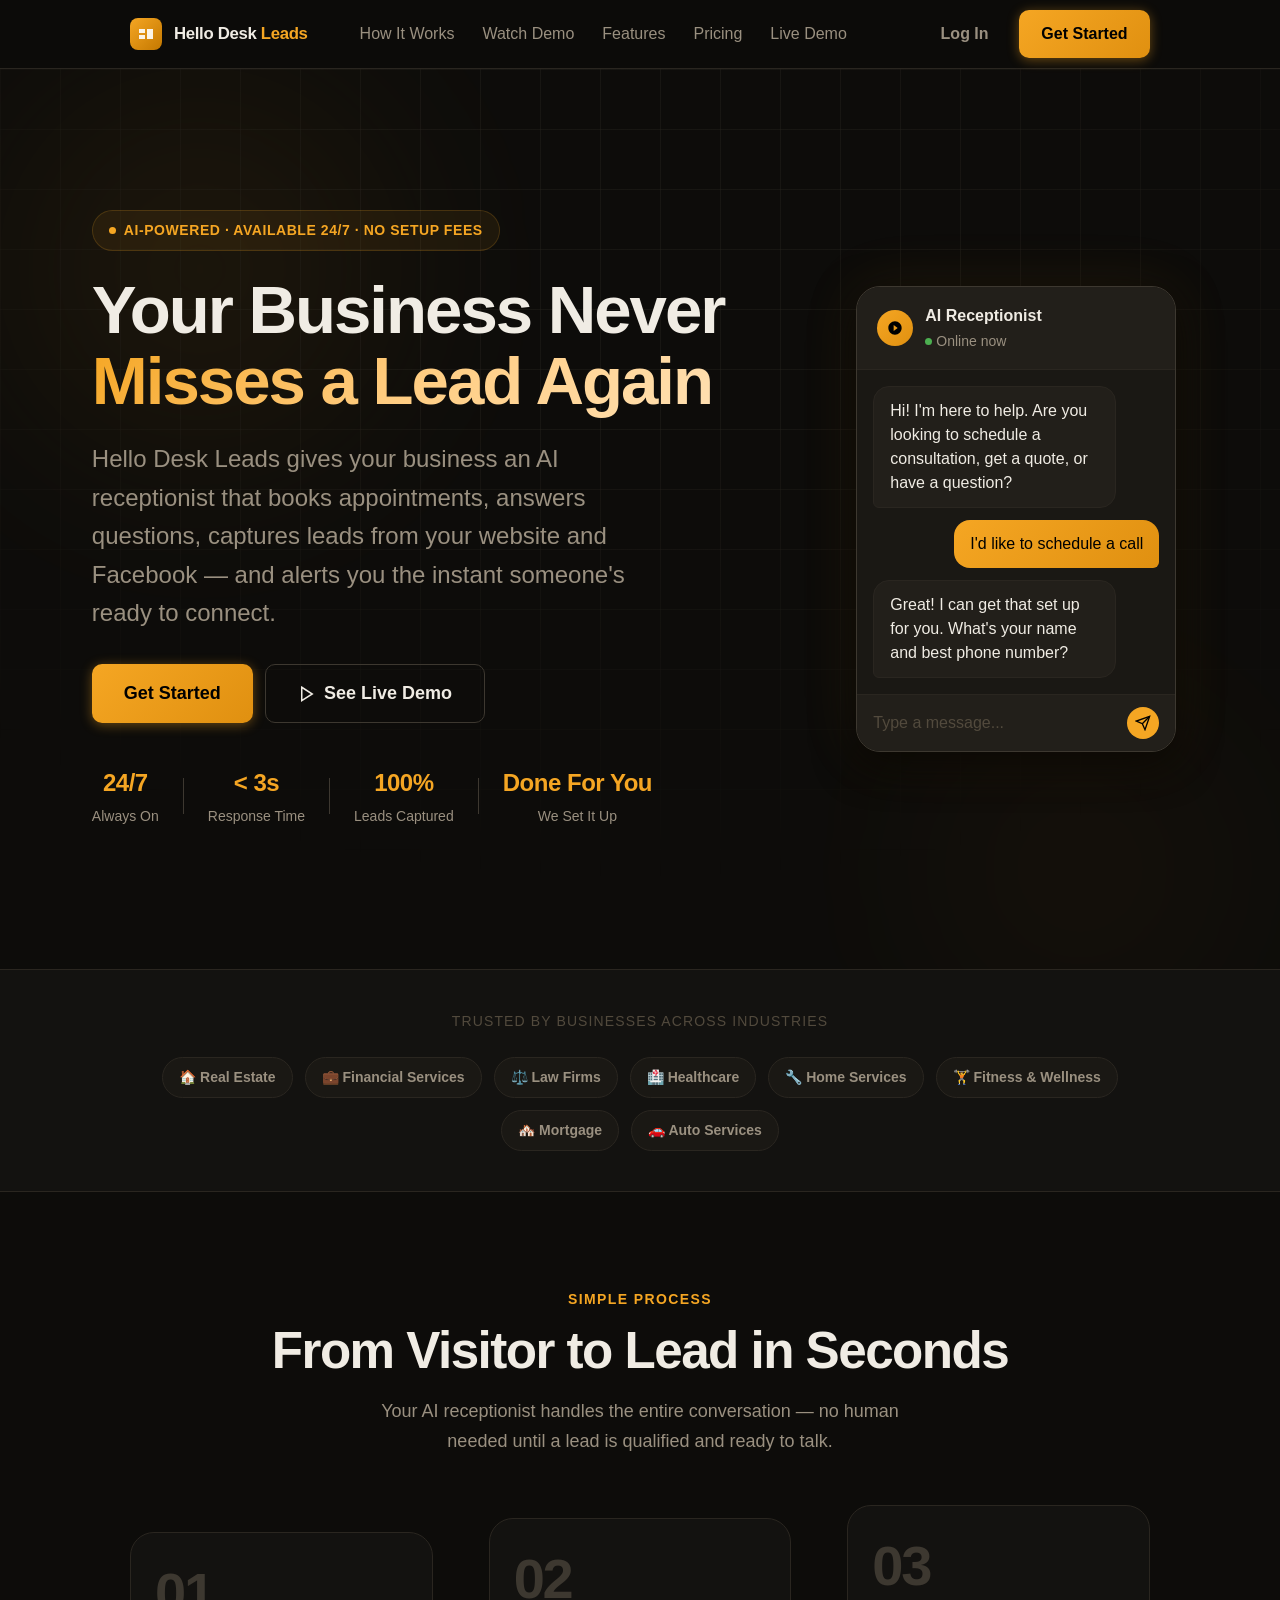
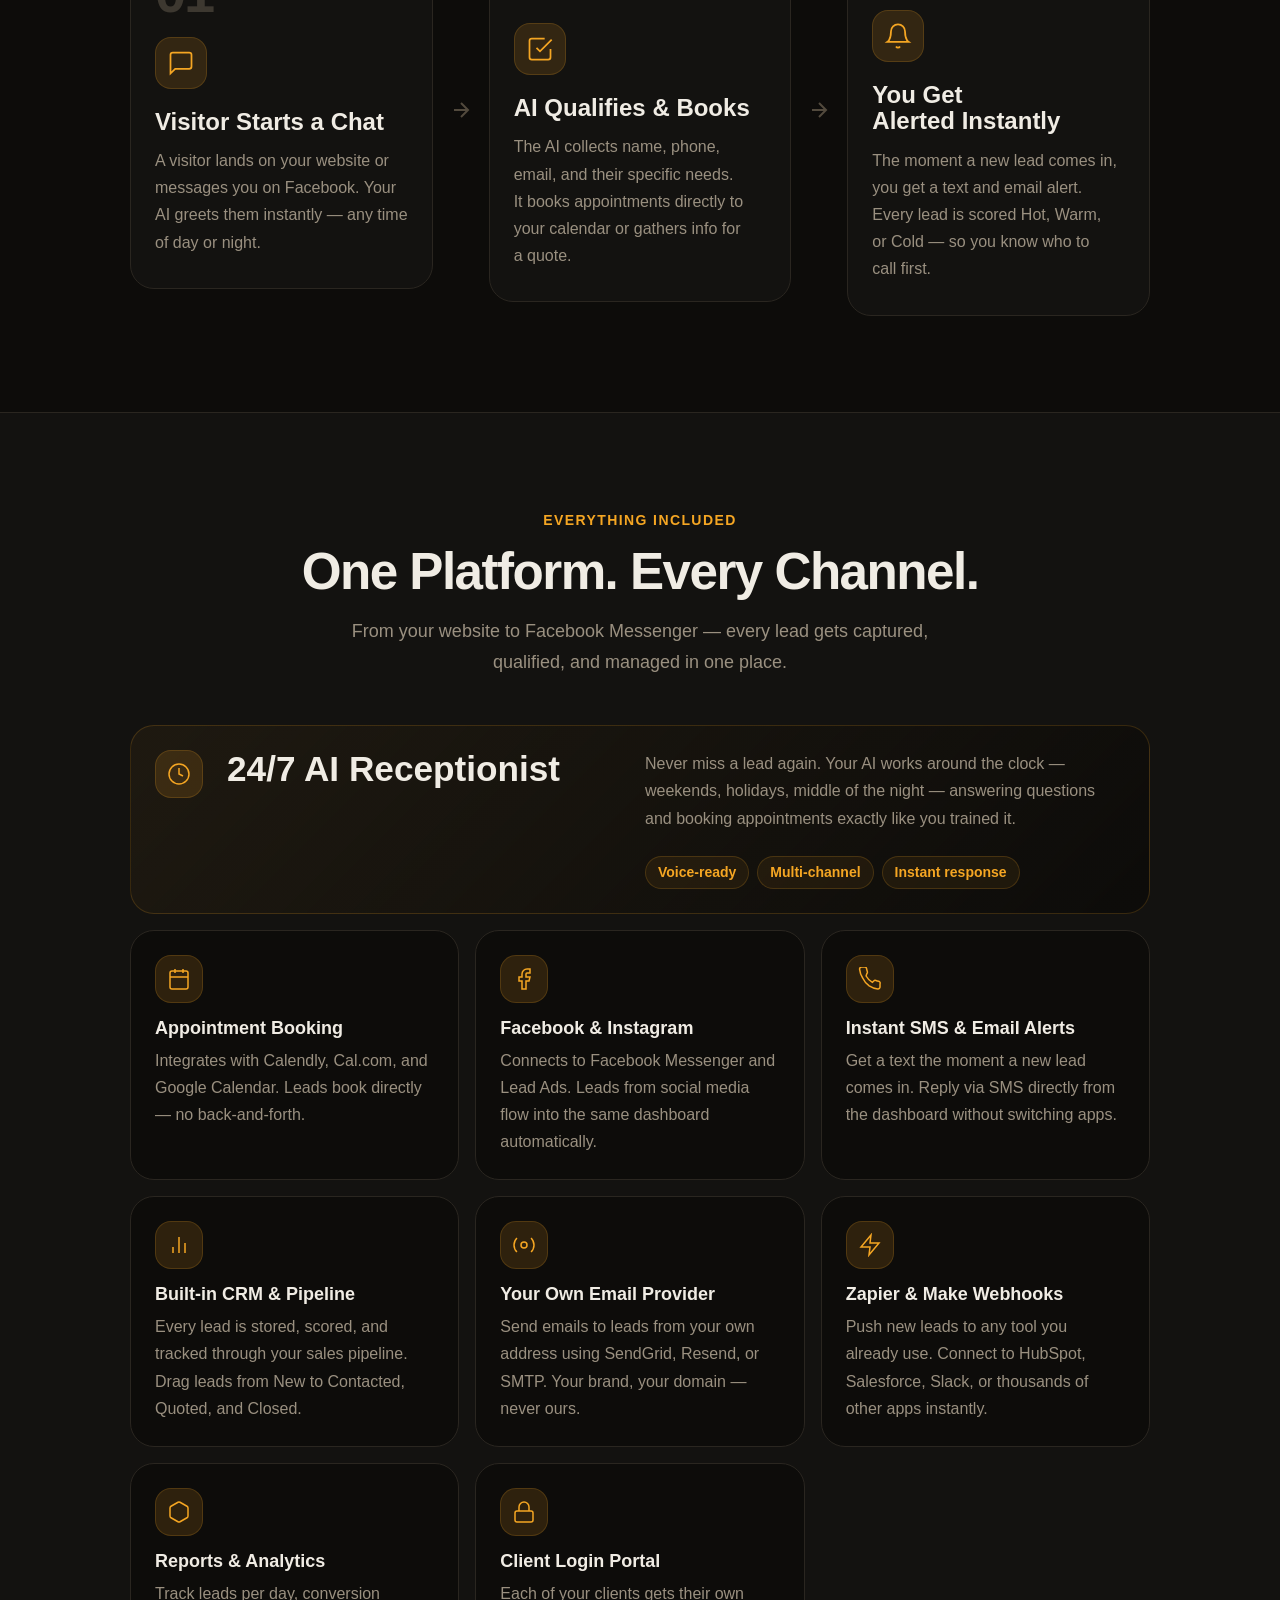
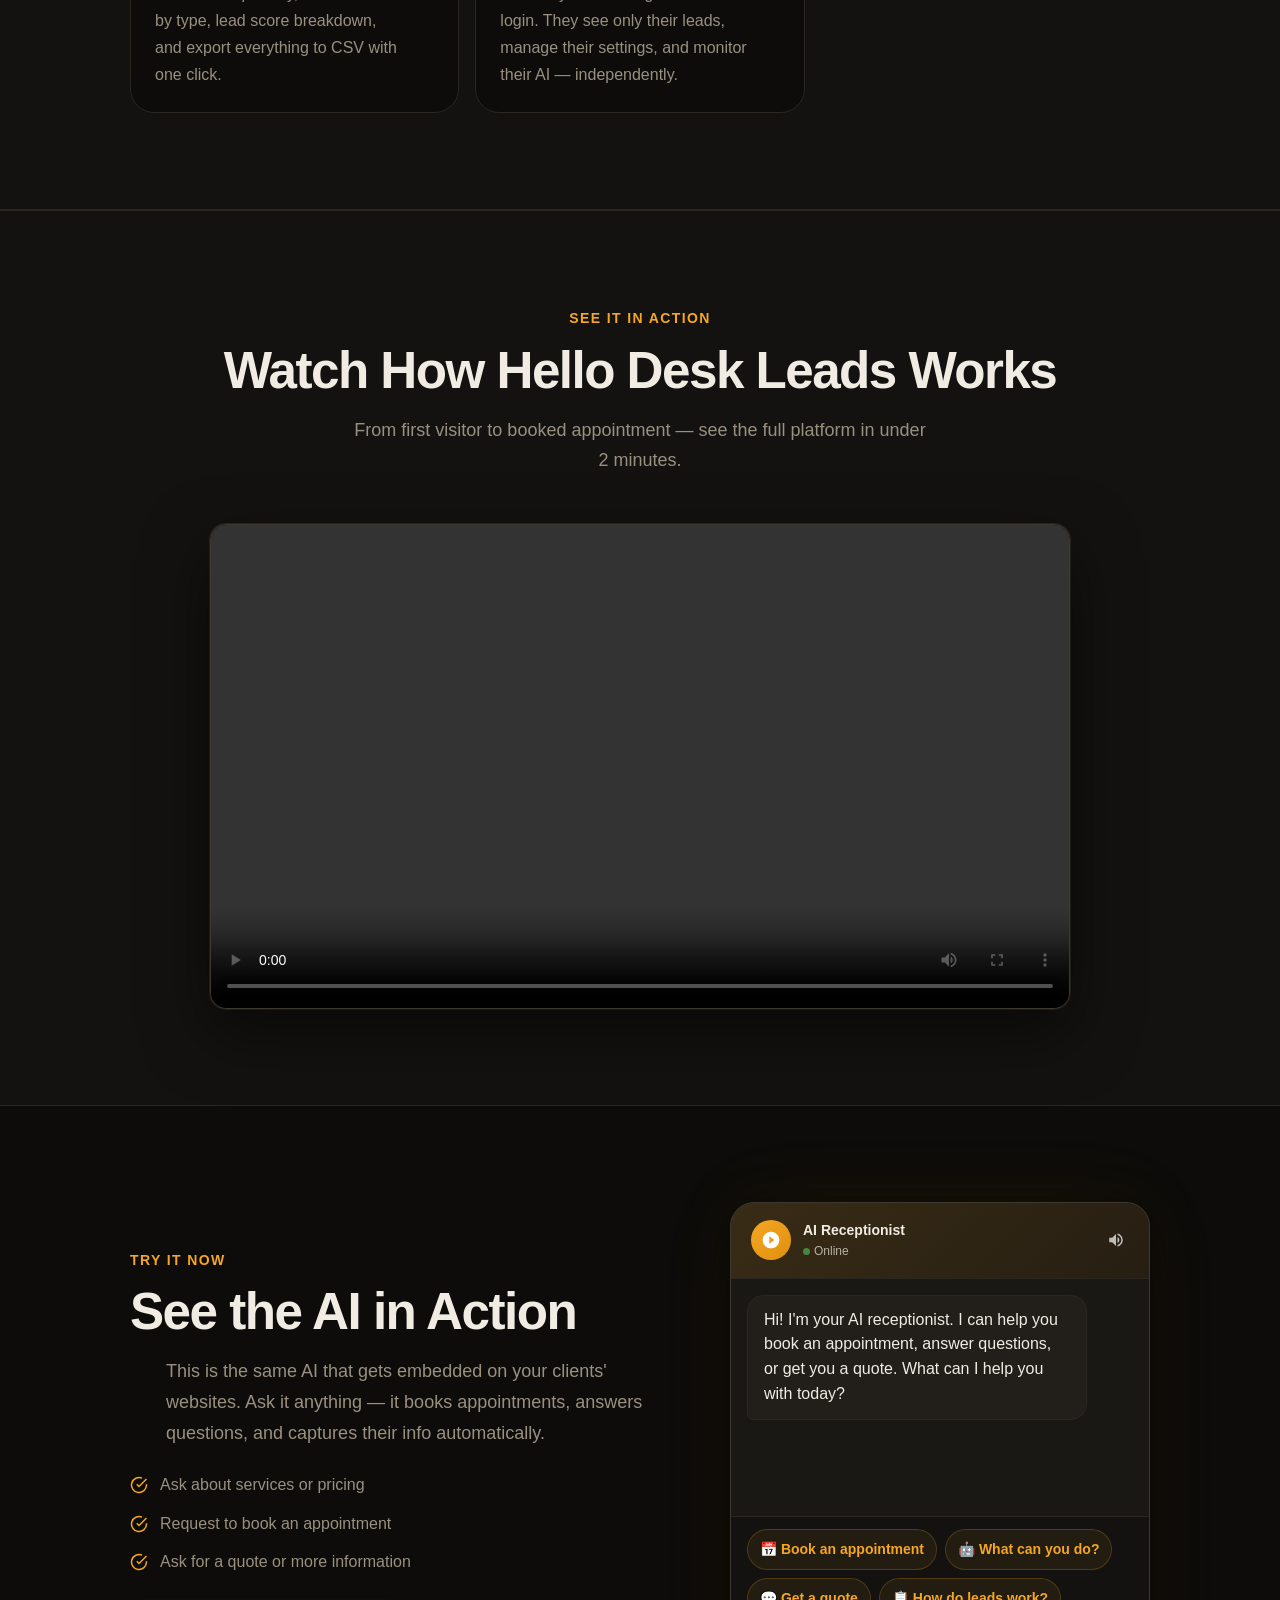
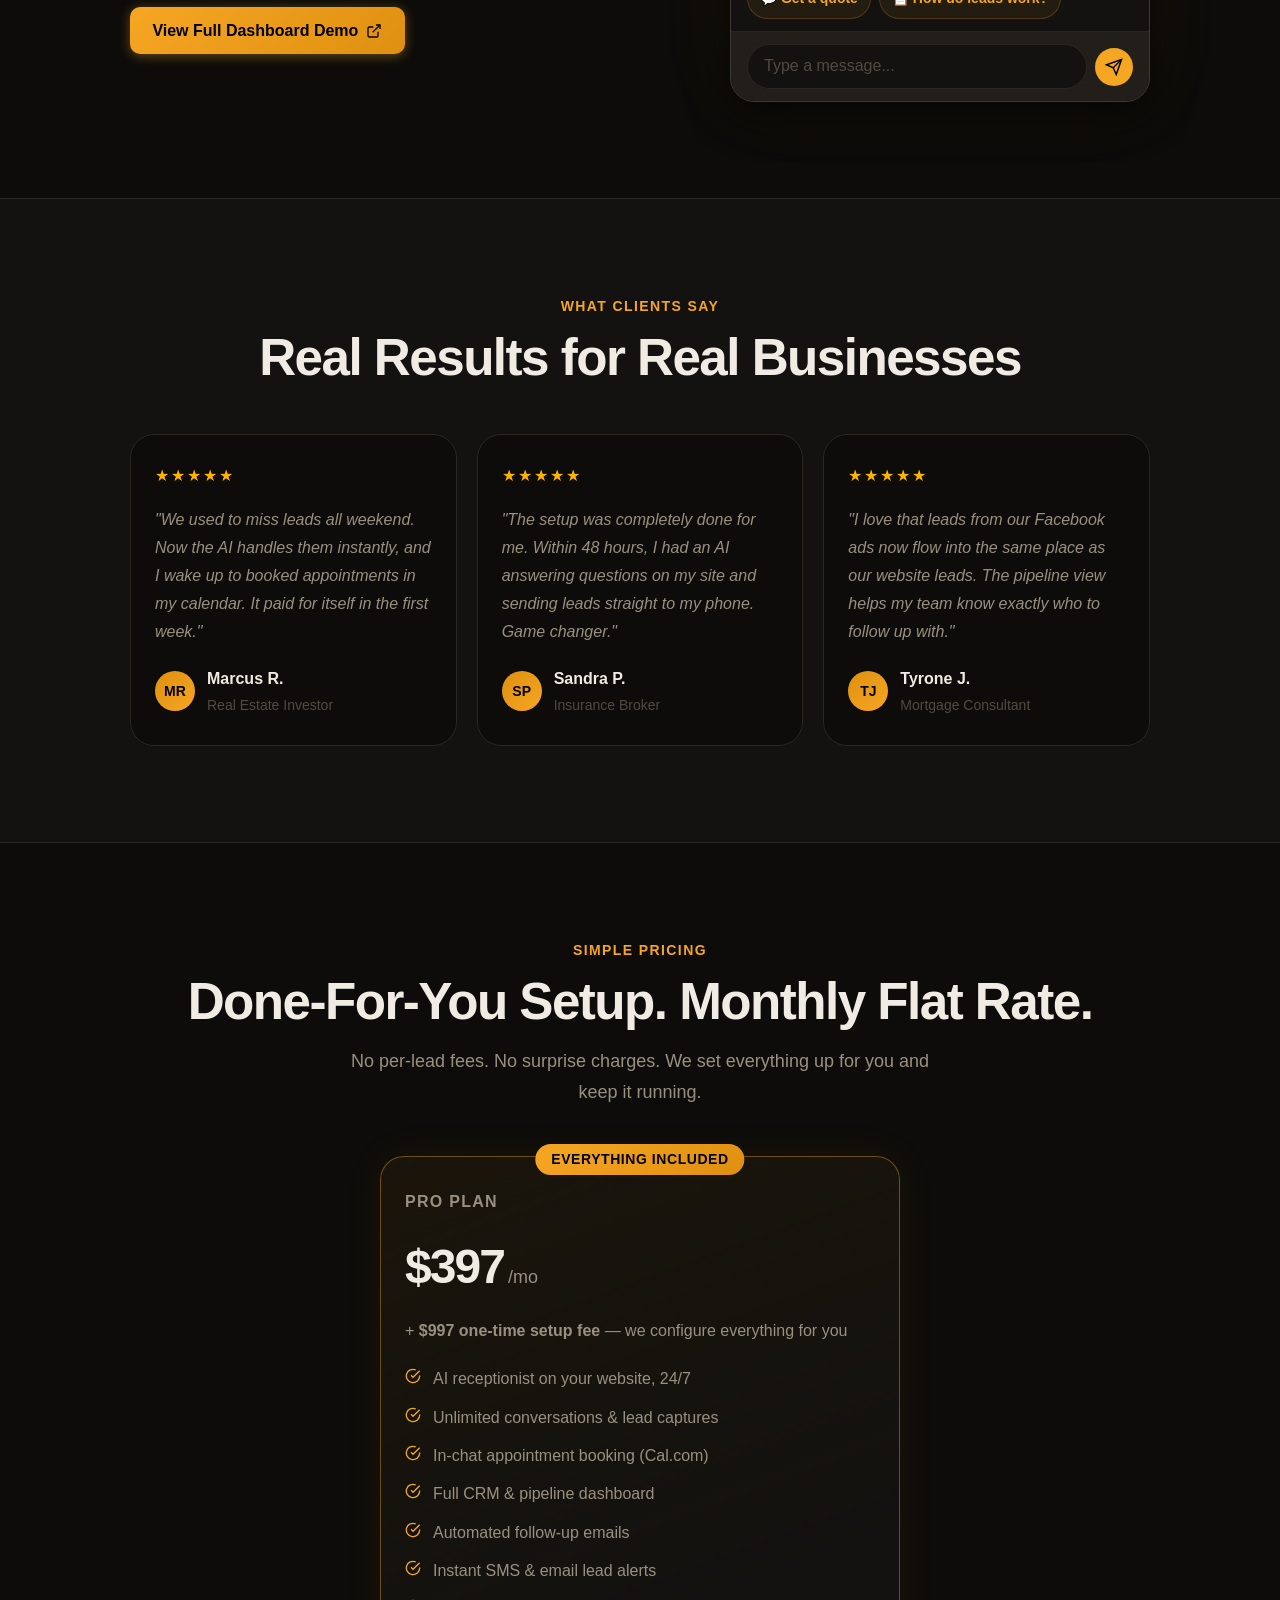
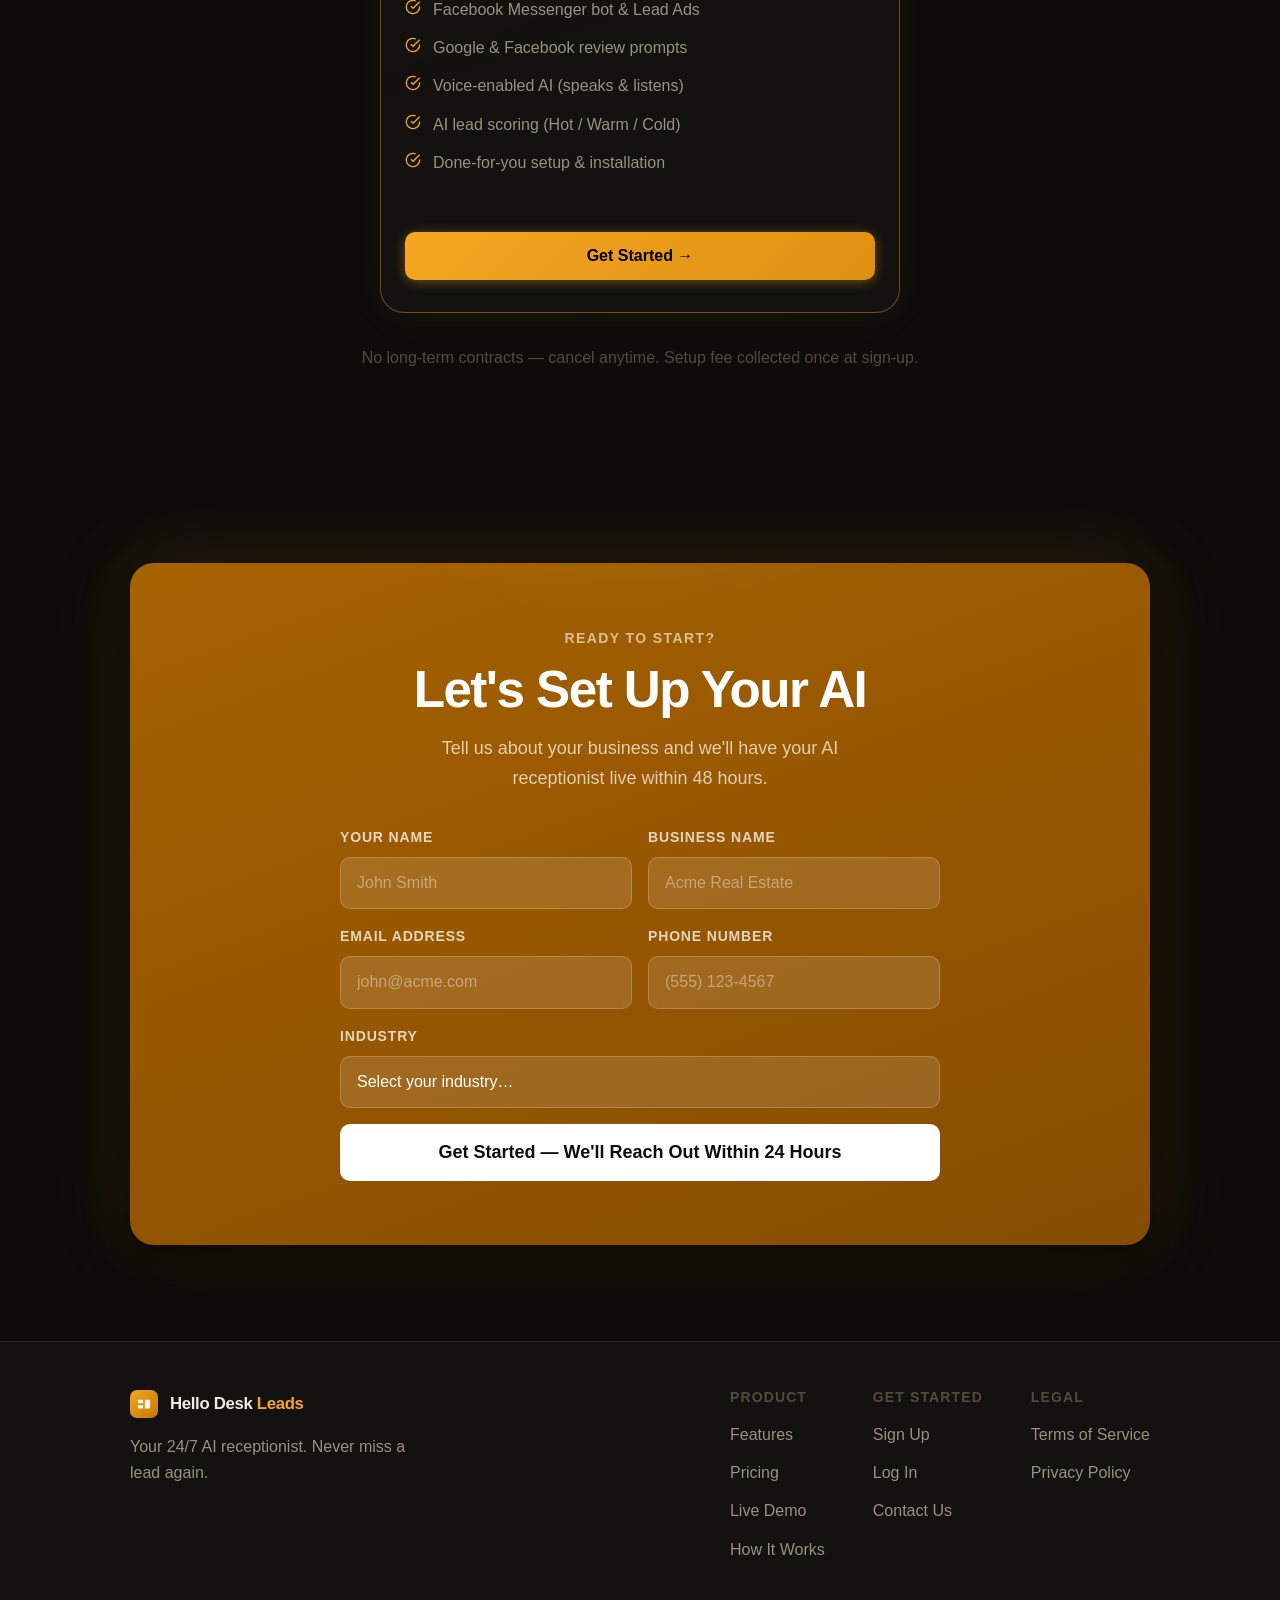
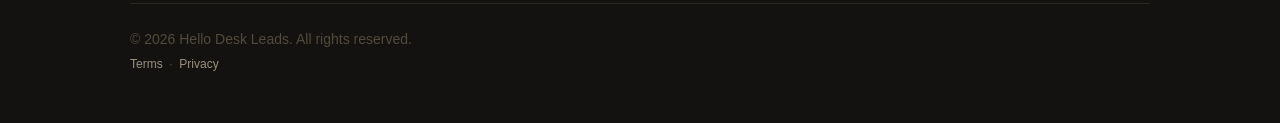
==== commit 91a9eef4: "Add sales video section to marketing homepage" ====
--- a/index.html
+++ b/index.html
@@ -37,6 +37,7 @@
 
       <ul class="nav-links" role="list">
         <li><a href="#how-it-works" class="nav-link">How It Works</a></li>
+        <li><a href="#video" class="nav-link">Watch Demo</a></li>
         <li><a href="#features" class="nav-link">Features</a></li>
         <li><a href="#pricing" class="nav-link">Pricing</a></li>
         <li><a href="#demo" class="nav-link">Live Demo</a></li>
@@ -44,7 +45,7 @@
 
       <div class="nav-actions">
         <a href="https://hello-desk-leads-production.up.railway.app/#/login" class="btn btn-ghost">Log In</a>
-        <a href="#get-started" class="btn btn-primary">Get Started</a>
+        <a href="https://hello-desk-leads-production.up.railway.app/#/signup" class="btn btn-primary" target="_blank" rel="noopener">Get Started</a>
       </div>
 
       <button class="nav-mobile-toggle" aria-label="Toggle menu" aria-expanded="false" id="nav-toggle">
@@ -58,7 +59,7 @@
       <a href="#pricing" class="mobile-nav-link">Pricing</a>
       <a href="#demo" class="mobile-nav-link">Live Demo</a>
       <a href="https://hello-desk-leads-production.up.railway.app/#/login" class="mobile-nav-link">Log In</a>
-      <a href="#get-started" class="btn btn-primary mobile-cta">Get Started</a>
+      <a href="https://hello-desk-leads-production.up.railway.app/#/signup" class="btn btn-primary mobile-cta" target="_blank" rel="noopener">Get Started</a>
     </div>
   </header>
 
@@ -88,7 +89,7 @@
         </p>
 
         <div class="hero-actions reveal reveal-delay-3">
-          <a href="#get-started" class="btn btn-primary btn-lg">Get Started</a>
+          <a href="https://hello-desk-leads-production.up.railway.app/#/signup" class="btn btn-primary btn-lg" target="_blank" rel="noopener">Get Started</a>
           <a href="#demo" class="btn btn-outline btn-lg">
             <svg width="18" height="18" viewBox="0 0 24 24" fill="none" stroke="currentColor" stroke-width="2" aria-hidden="true"><polygon points="5 3 19 12 5 21 5 3"/></svg>
             See Live Demo
@@ -302,6 +303,30 @@
             <p class="feature-desc">Each of your clients gets their own login. They see only their leads, manage their settings, and monitor their AI — independently.</p>
           </div>
 
+        </div>
+      </div>
+    </section>
+
+
+    <!-- ══════════════════════════════ VIDEO SECTION ════════════════════════════════ -->
+    <section class="section section-alt" id="video" aria-labelledby="video-heading">
+      <div class="container">
+        <div class="section-header text-center reveal">
+          <div class="section-eyebrow">See It In Action</div>
+          <h2 id="video-heading" class="section-title">Watch How Hello Desk Leads Works</h2>
+          <p class="section-sub">From first visitor to booked appointment — see the full platform in under 2 minutes.</p>
+        </div>
+        <div class="video-wrapper reveal reveal-delay-1">
+          <video
+            controls
+            playsinline
+            preload="metadata"
+            poster=""
+            aria-label="Hello Desk Leads sales overview video"
+          >
+            <source src="hdl-sales-video.mp4" type="video/mp4">
+            Your browser does not support video playback.
+          </video>
         </div>
       </div>
     </section>
@@ -459,7 +484,7 @@
               <li><svg width="16" height="16" viewBox="0 0 24 24" fill="none" stroke="currentColor" stroke-width="2"><path d="M22 11.08V12a10 10 0 1 1-5.93-9.14"/><polyline points="22 4 12 14.01 9 11.01"/></svg>AI lead scoring (Hot / Warm / Cold)</li>
               <li><svg width="16" height="16" viewBox="0 0 24 24" fill="none" stroke="currentColor" stroke-width="2"><path d="M22 11.08V12a10 10 0 1 1-5.93-9.14"/><polyline points="22 4 12 14.01 9 11.01"/></svg>Done-for-you setup &amp; installation</li>
             </ul>
-            <a href="#get-started" class="btn btn-primary btn-full" style="margin-top:1.5rem;">Get Started &rarr;</a>
+            <a href="https://hello-desk-leads-production.up.railway.app/#/signup" class="btn btn-primary btn-full" style="margin-top:1.5rem;" target="_blank" rel="noopener">Get Started &rarr;</a>
           </div>
         </div>
 
@@ -558,9 +583,9 @@
           </div>
           <div class="footer-col">
             <h4 class="footer-col-title">Get Started</h4>
-            <a href="#get-started">Sign Up</a>
+            <a href="https://hello-desk-leads-production.up.railway.app/#/signup" target="_blank" rel="noopener">Sign Up</a>
             <a href="https://hello-desk-leads-production.up.railway.app/#/login" target="_blank" rel="noopener">Log In</a>
-            <a href="#get-started">Contact Us</a>
+            <a href="mailto:support@hellodeskleads.com">Contact Us</a>
           </div>
           <div class="footer-col">
             <h4 class="footer-col-title">Legal</h4>
--- a/styles.css
+++ b/styles.css
@@ -1187,3 +1187,22 @@
   .hero-stats { flex-wrap: wrap; gap: var(--space-5); }
   .stat { min-width: calc(50% - var(--space-3)); }
 }
+
+/* ── Video Section ─────────────────────────────────────────────────────────── */
+.video-wrapper {
+  max-width: 860px;
+  margin-inline: auto;
+  margin-top: var(--space-8);
+  border-radius: 16px;
+  overflow: hidden;
+  border: 1px solid var(--color-border-light);
+  box-shadow: 0 24px 64px rgba(0,0,0,0.5), 0 0 0 1px var(--color-border);
+  background: #000;
+  position: relative;
+}
+.video-wrapper video {
+  display: block;
+  width: 100%;
+  height: auto;
+  aspect-ratio: 16/9;
+}
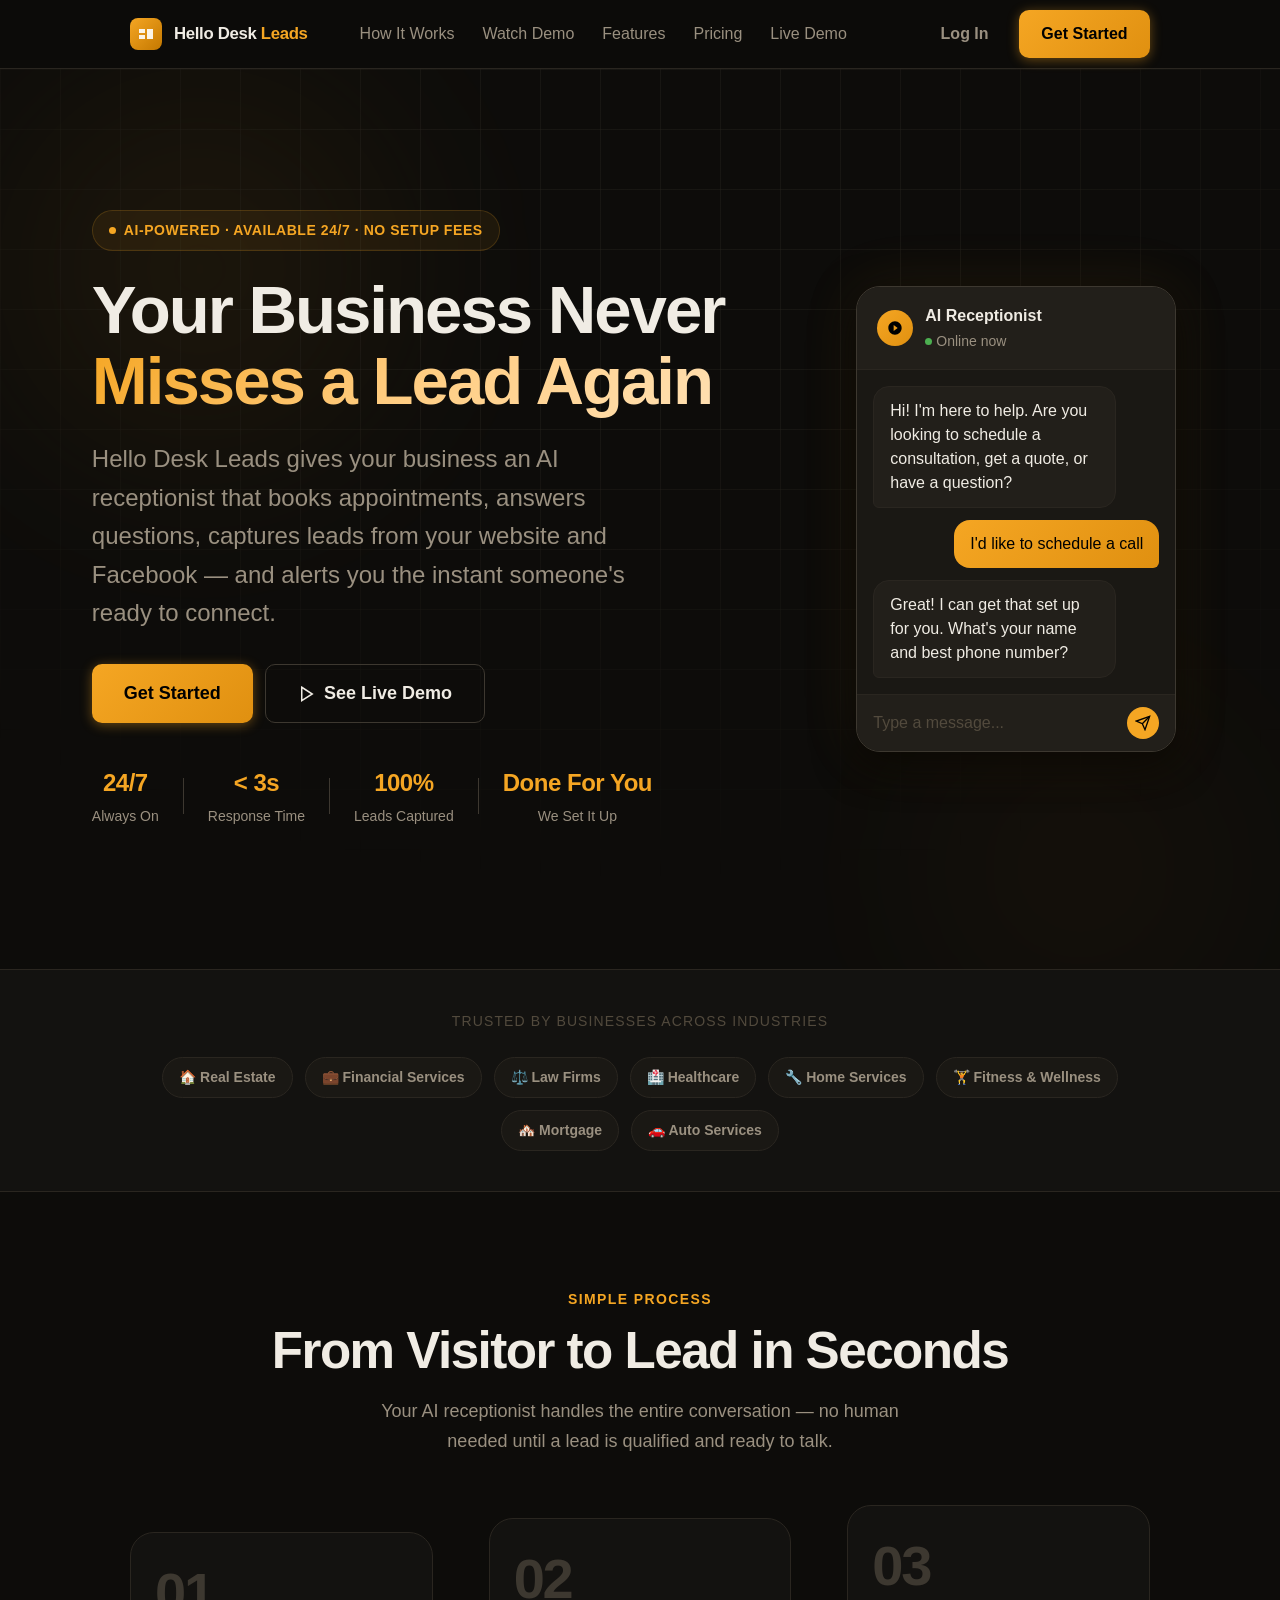
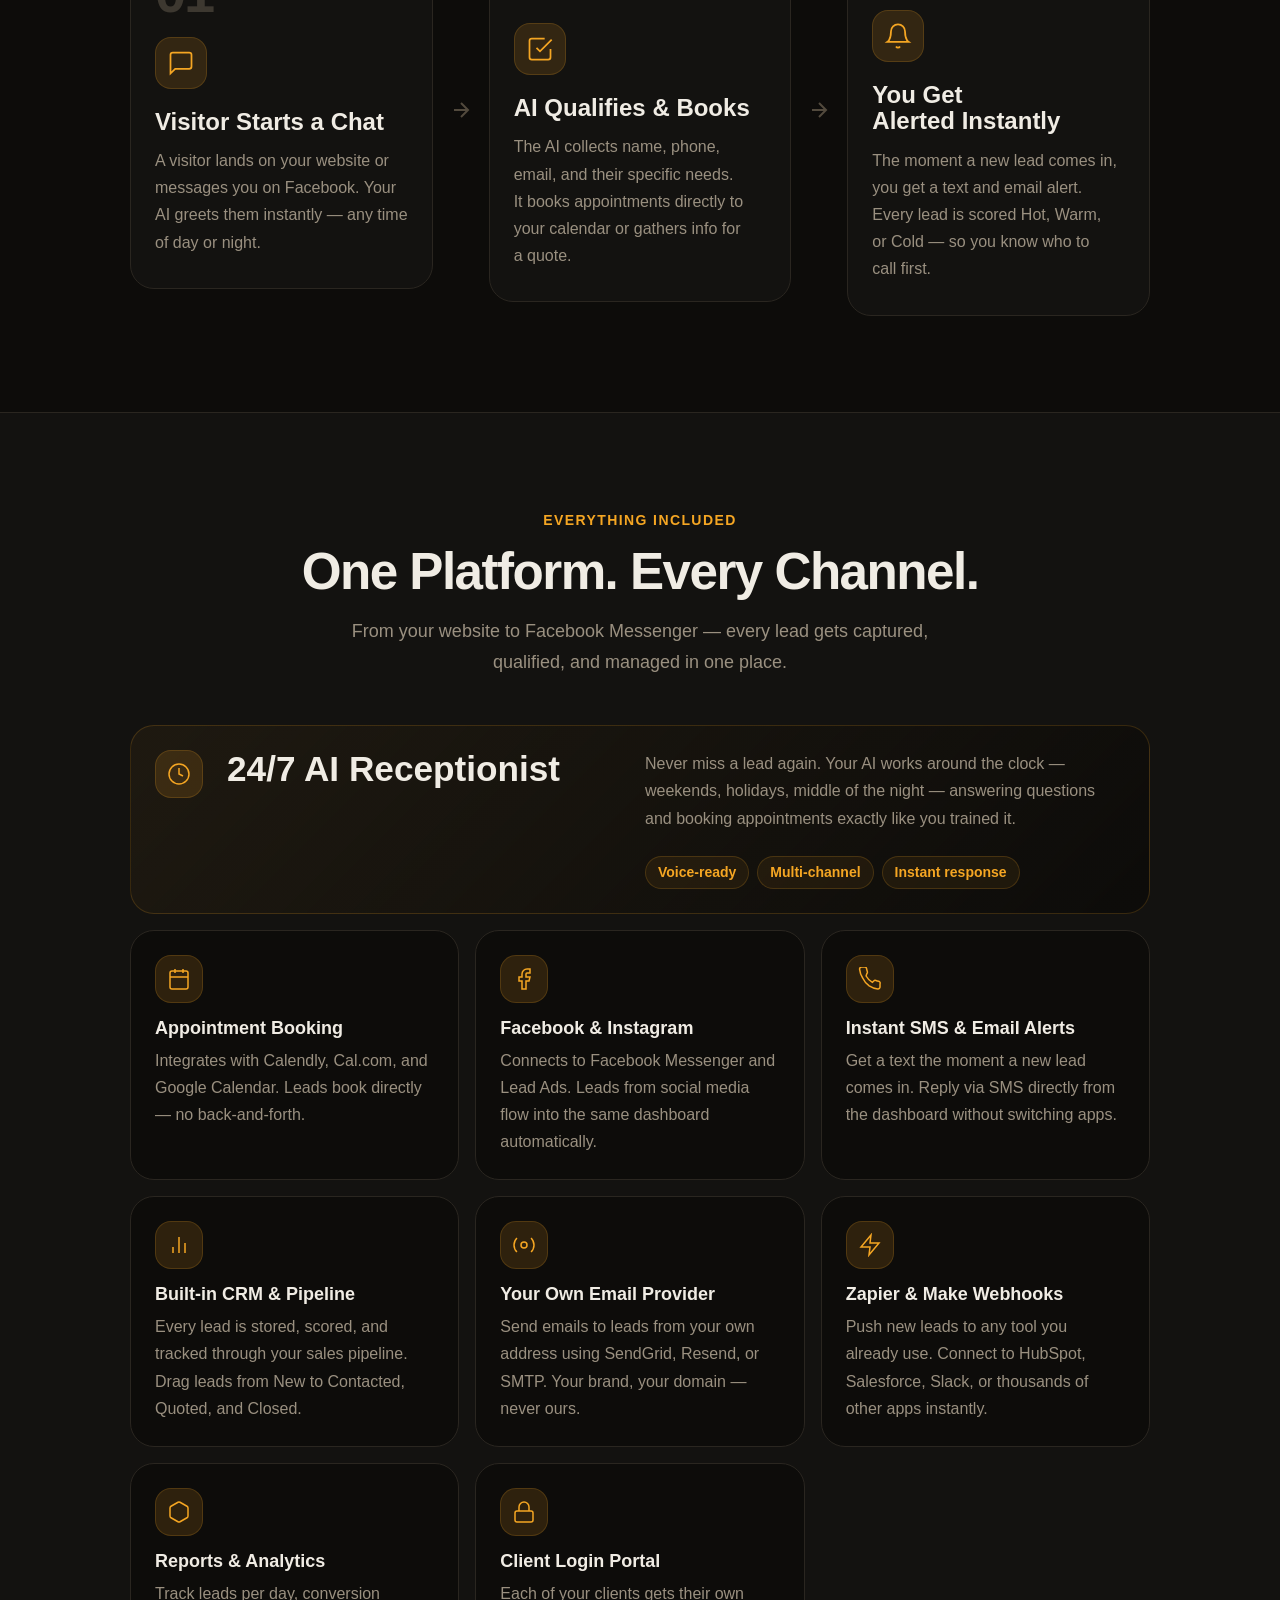
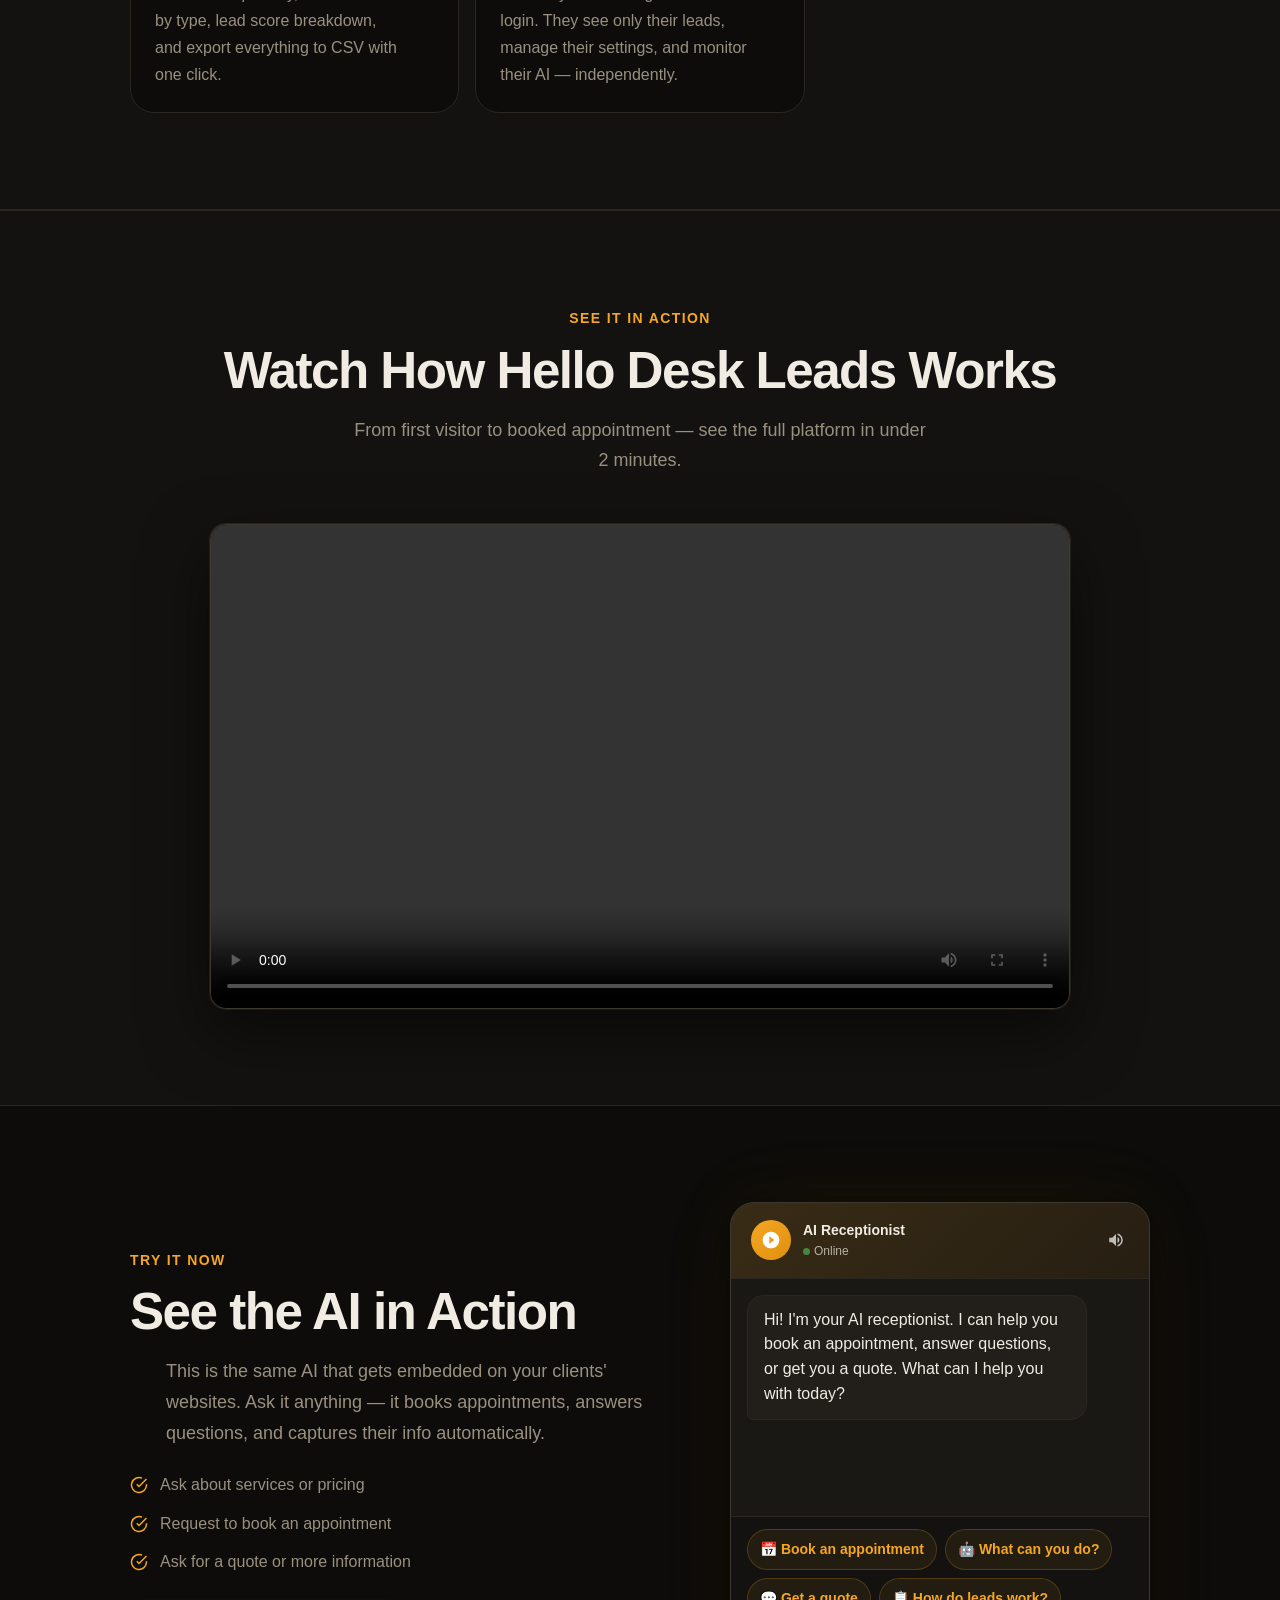
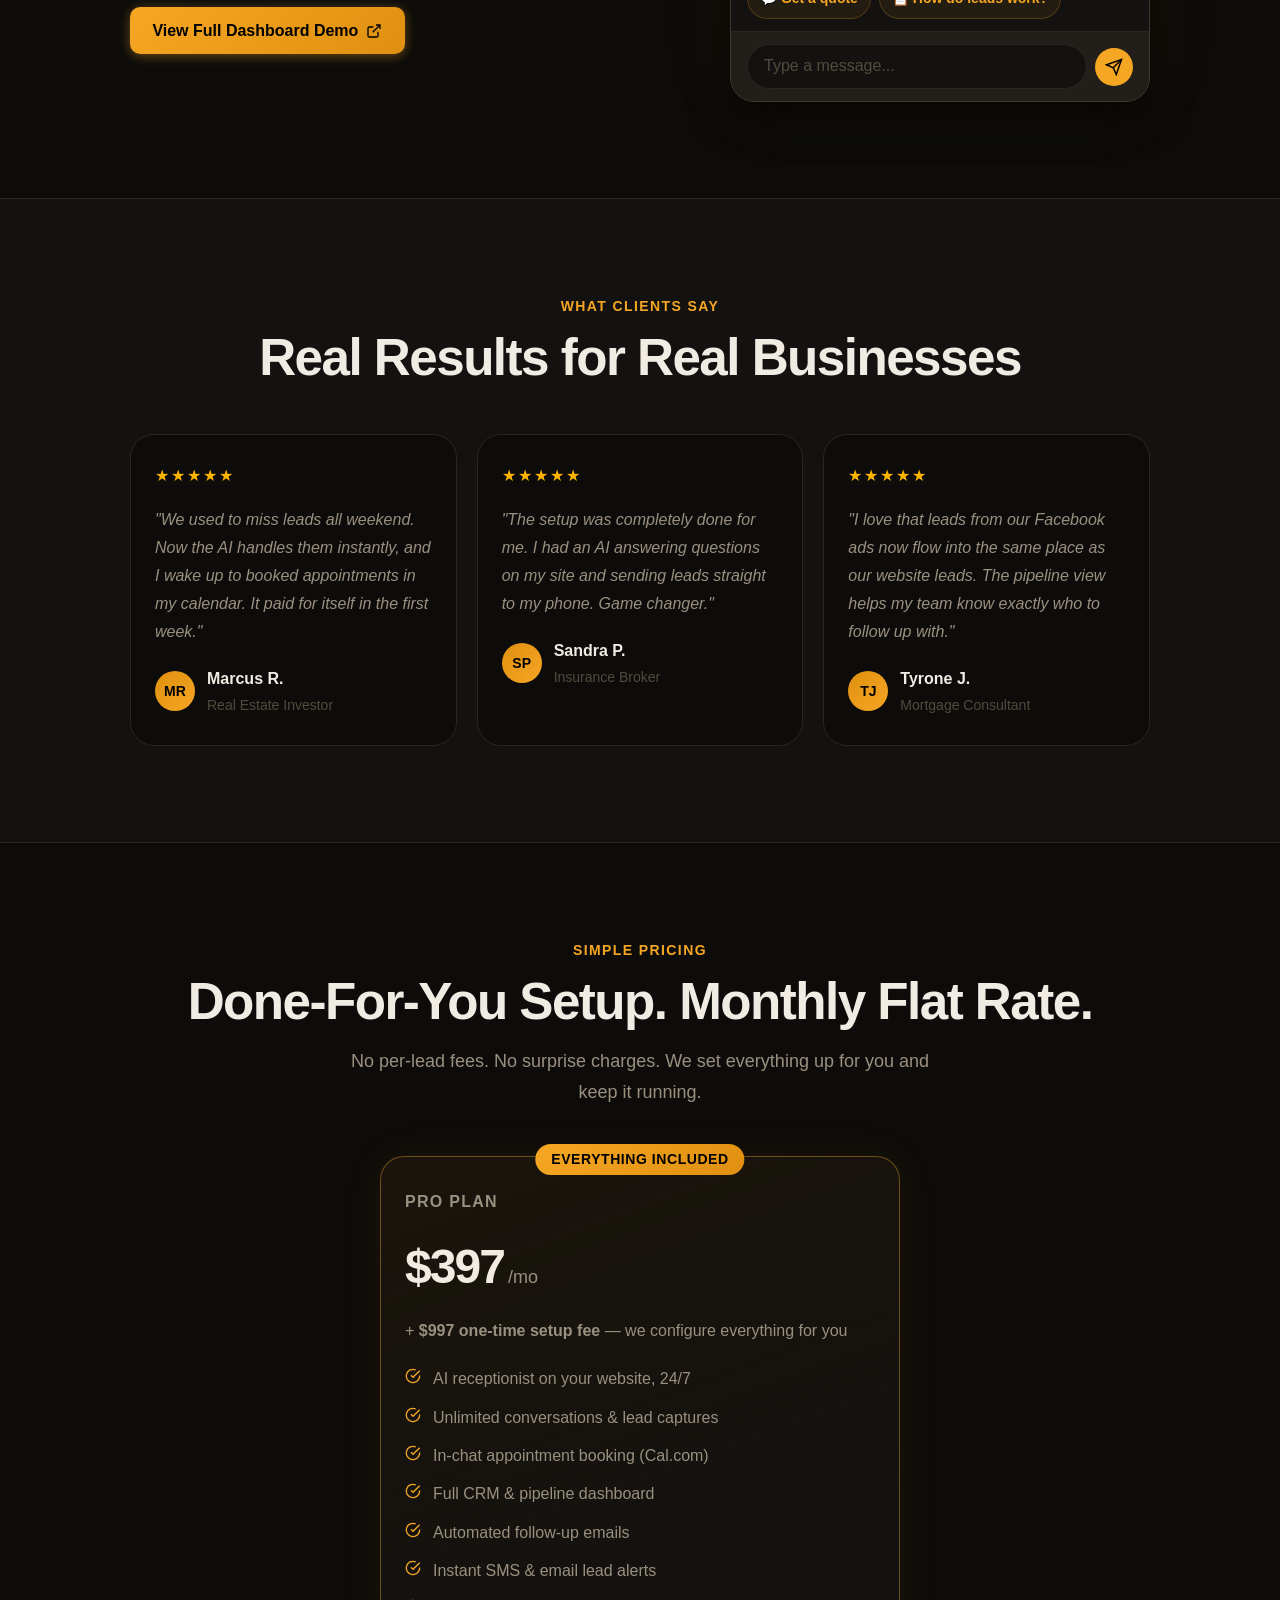
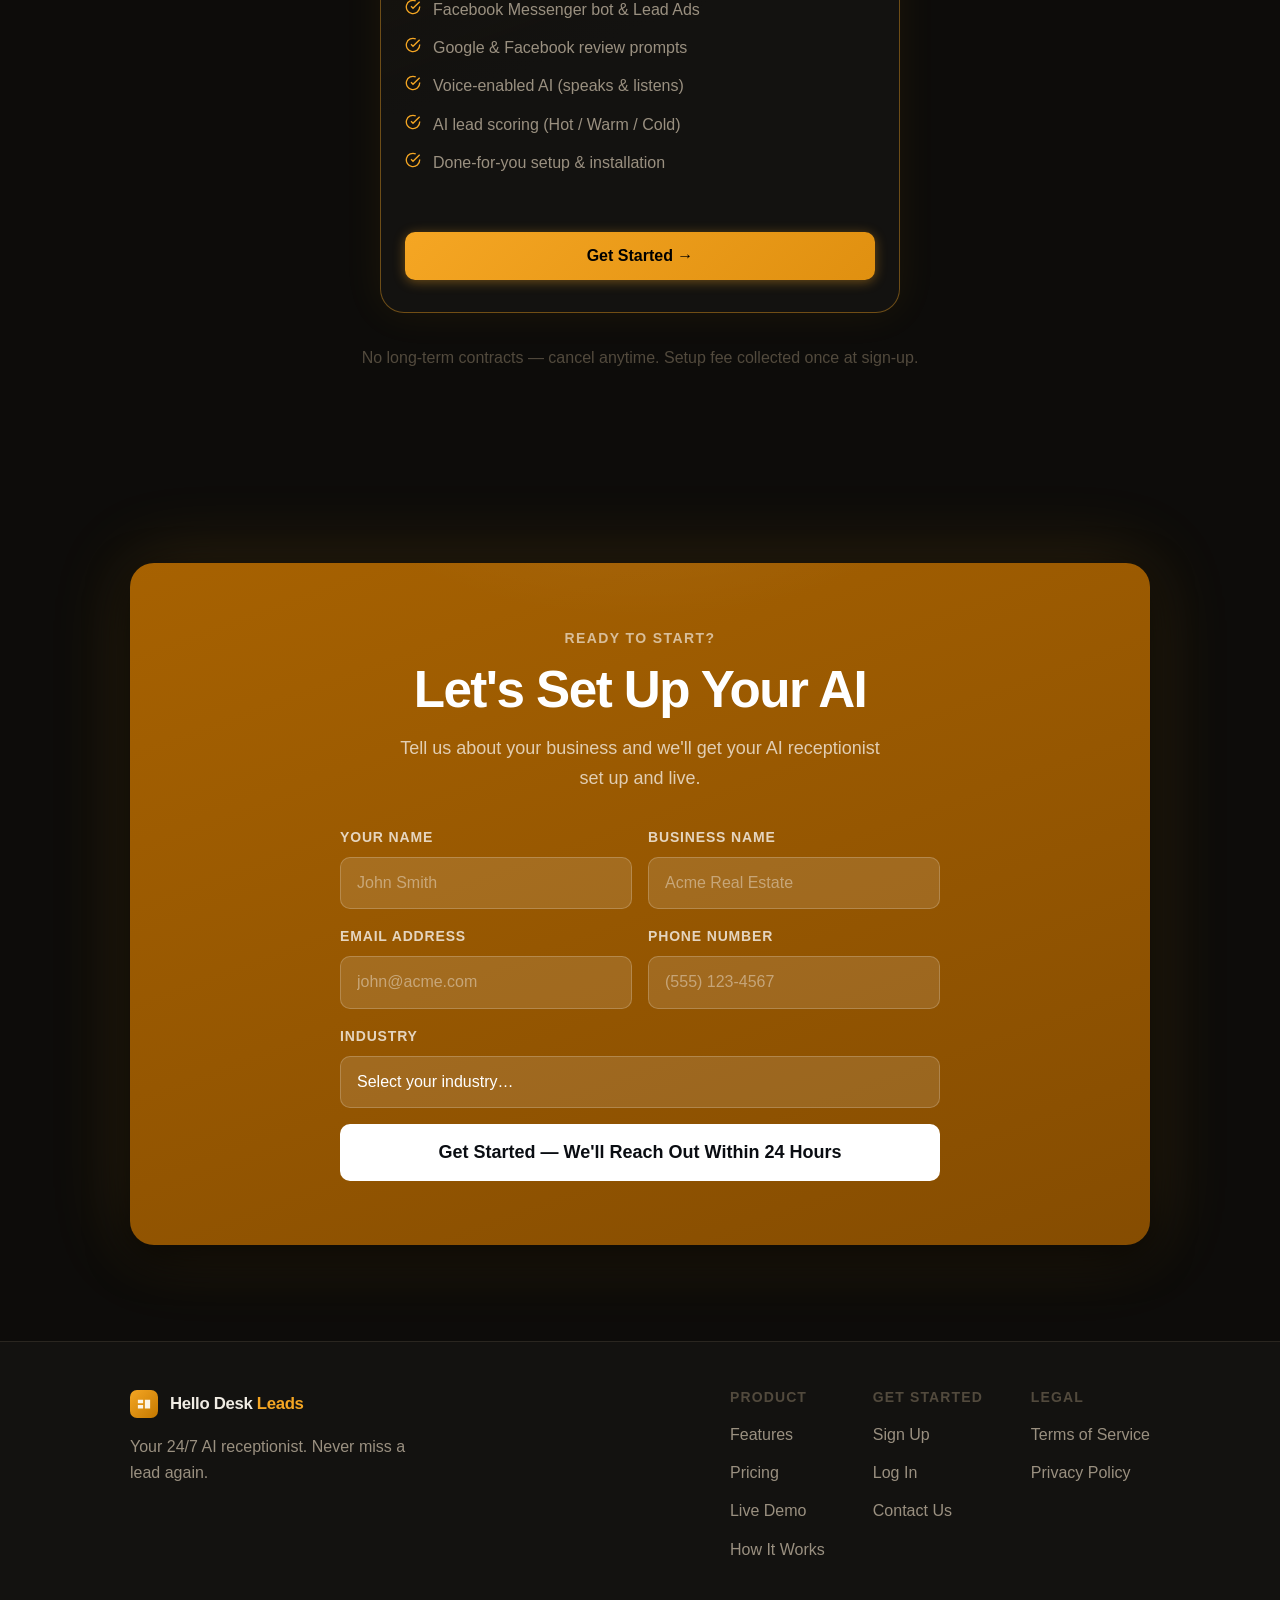
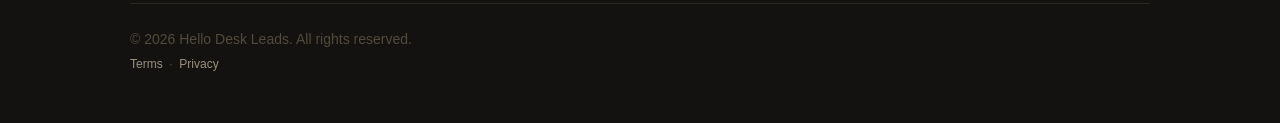
==== commit 8626cbde: "Remove all '48 hours' references from marketing site" ====
--- a/index.html
+++ b/index.html
@@ -425,7 +425,7 @@
           <div class="testimonial-card reveal reveal-delay-1">
             <div class="testimonial-stars" aria-label="5 stars">★★★★★</div>
             <blockquote class="testimonial-text">
-              "The setup was completely done for me. Within 48 hours, I had an AI answering questions on my site and sending leads straight to my phone. Game changer."
+              "The setup was completely done for me. I had an AI answering questions on my site and sending leads straight to my phone. Game changer."
             </blockquote>
             <div class="testimonial-author">
               <div class="author-avatar">SP</div>
@@ -500,7 +500,7 @@
           <div class="cta-content">
             <div class="section-eyebrow" style="color:rgba(255,255,255,0.6);">Ready to Start?</div>
             <h2 id="cta-heading" class="section-title" style="color:#fff;">Let's Set Up Your AI</h2>
-            <p style="color:rgba(255,255,255,0.7);margin-bottom:var(--space-8);max-width:480px;margin-inline:auto;">Tell us about your business and we'll have your AI receptionist live within 48 hours.</p>
+            <p style="color:rgba(255,255,255,0.7);margin-bottom:var(--space-8);max-width:480px;margin-inline:auto;">Tell us about your business and we'll get your AI receptionist set up and live.</p>
 
             <form class="cta-form" id="cta-form" novalidate>
               <div class="form-row">
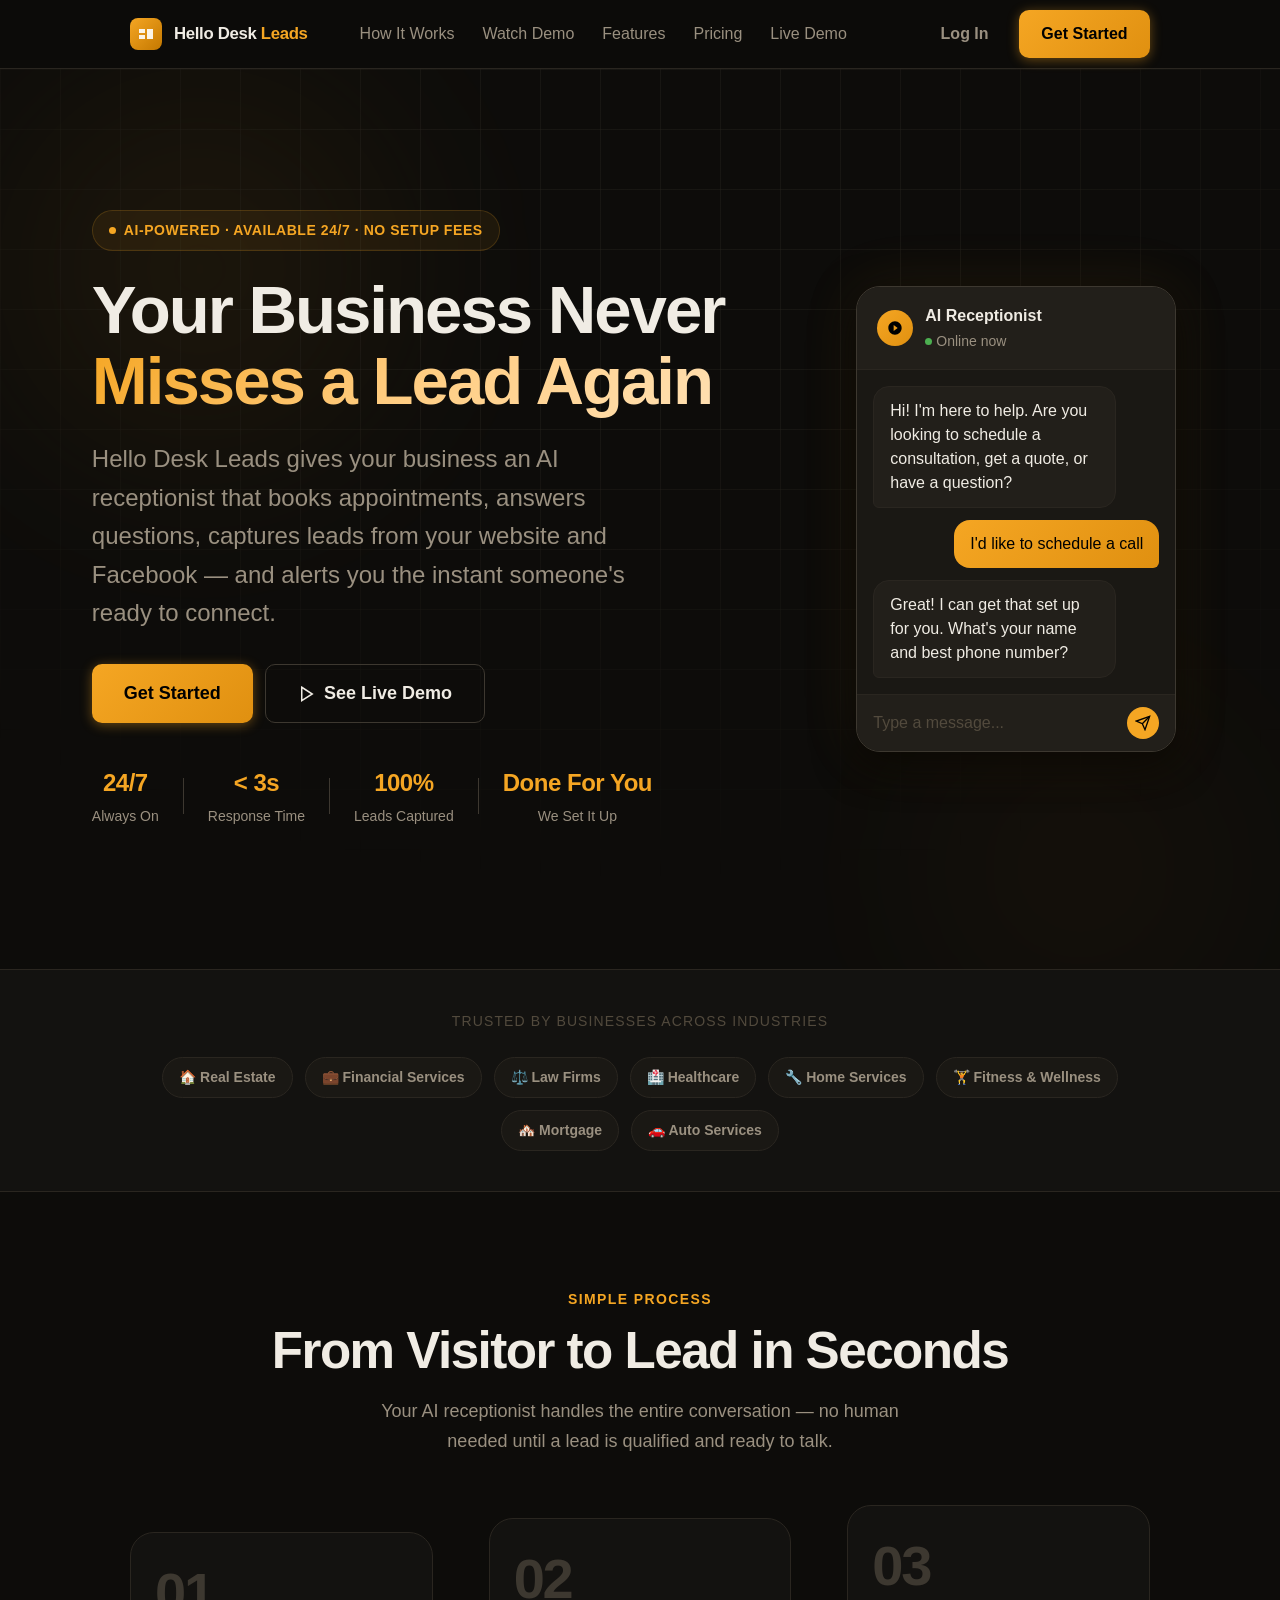
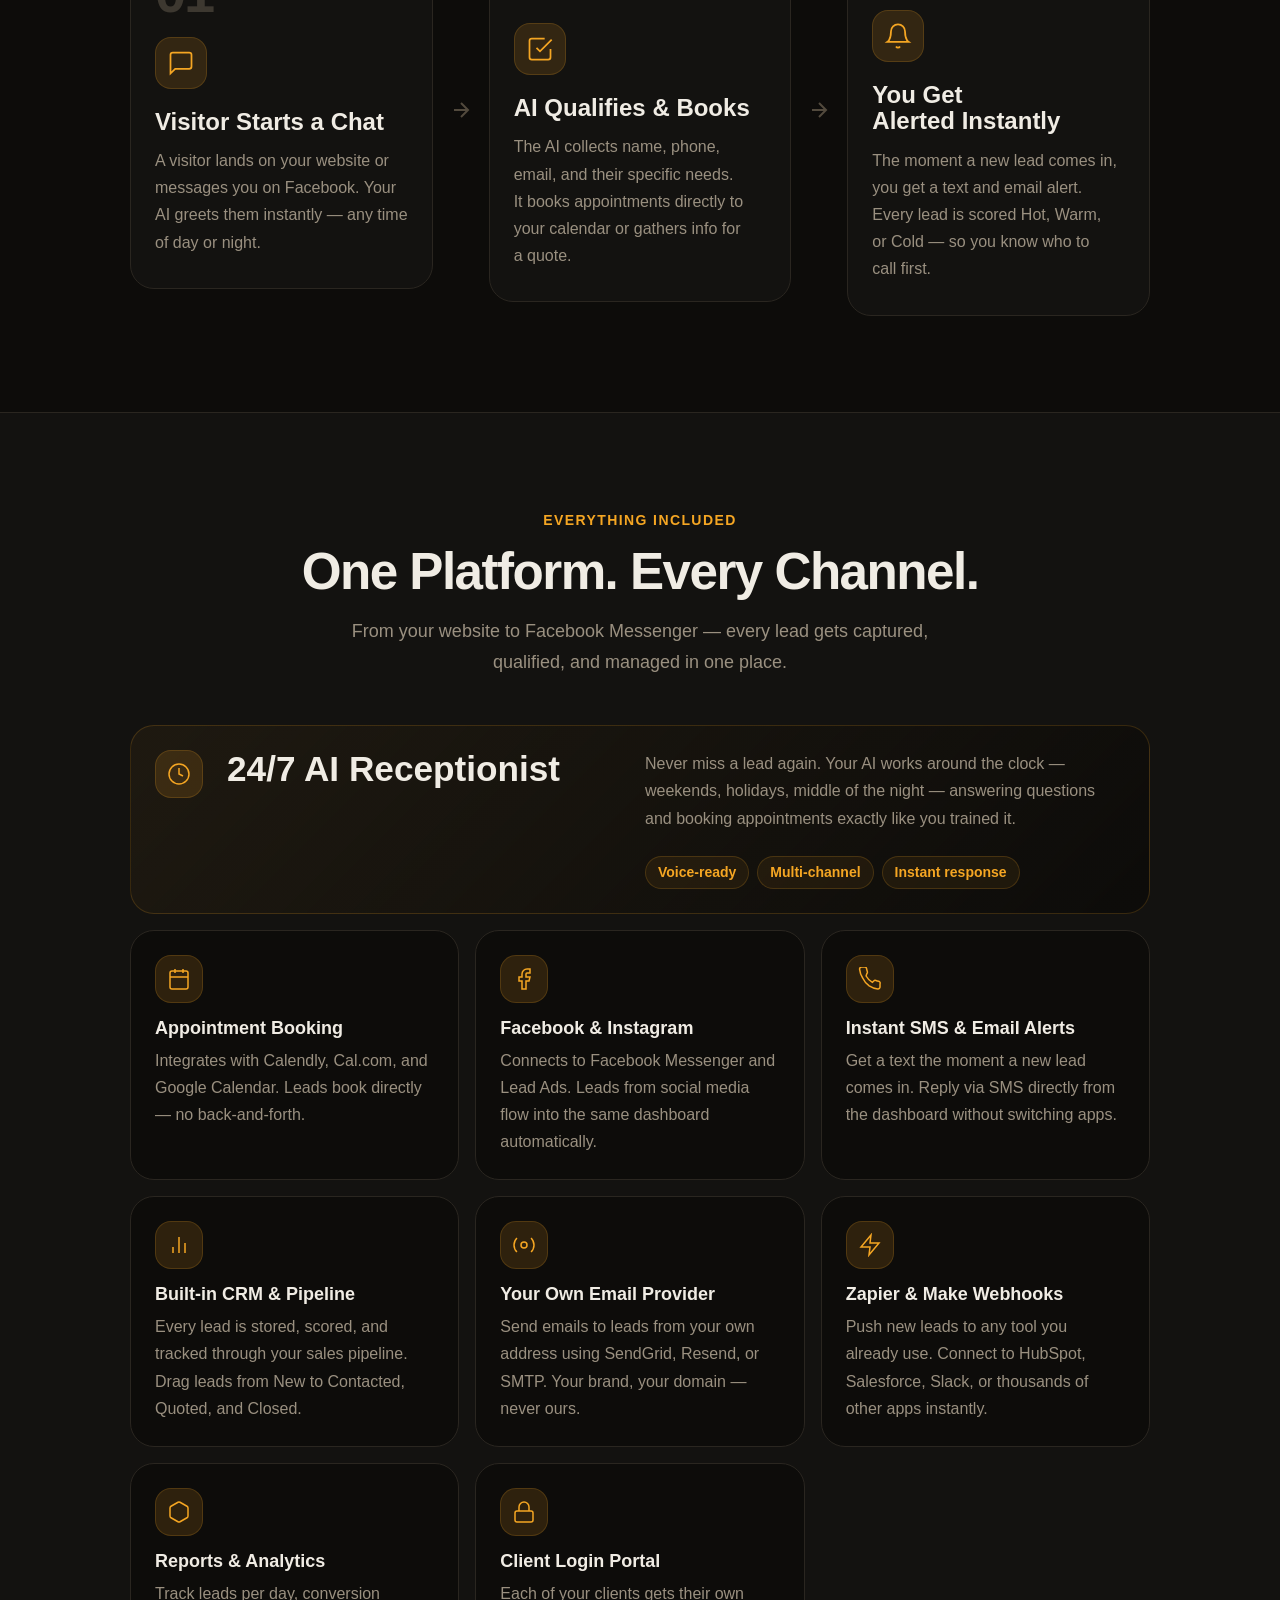
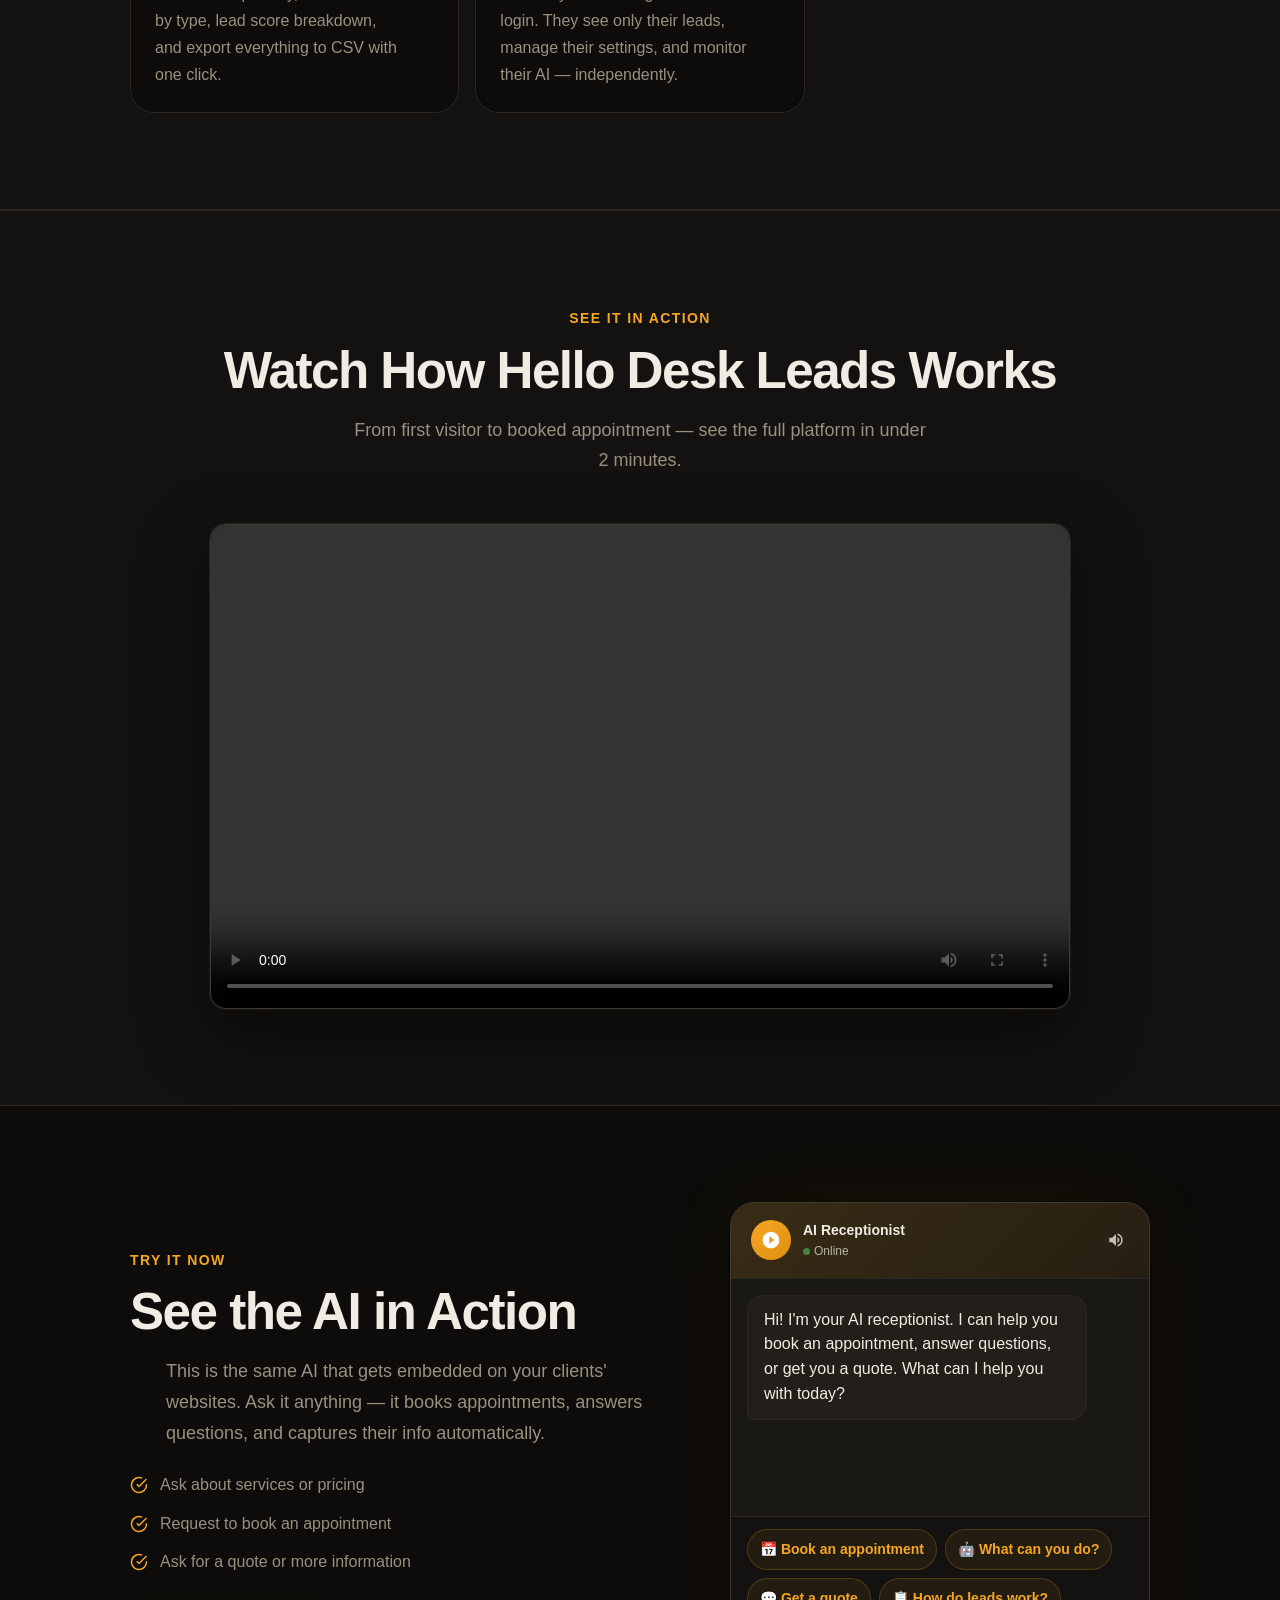
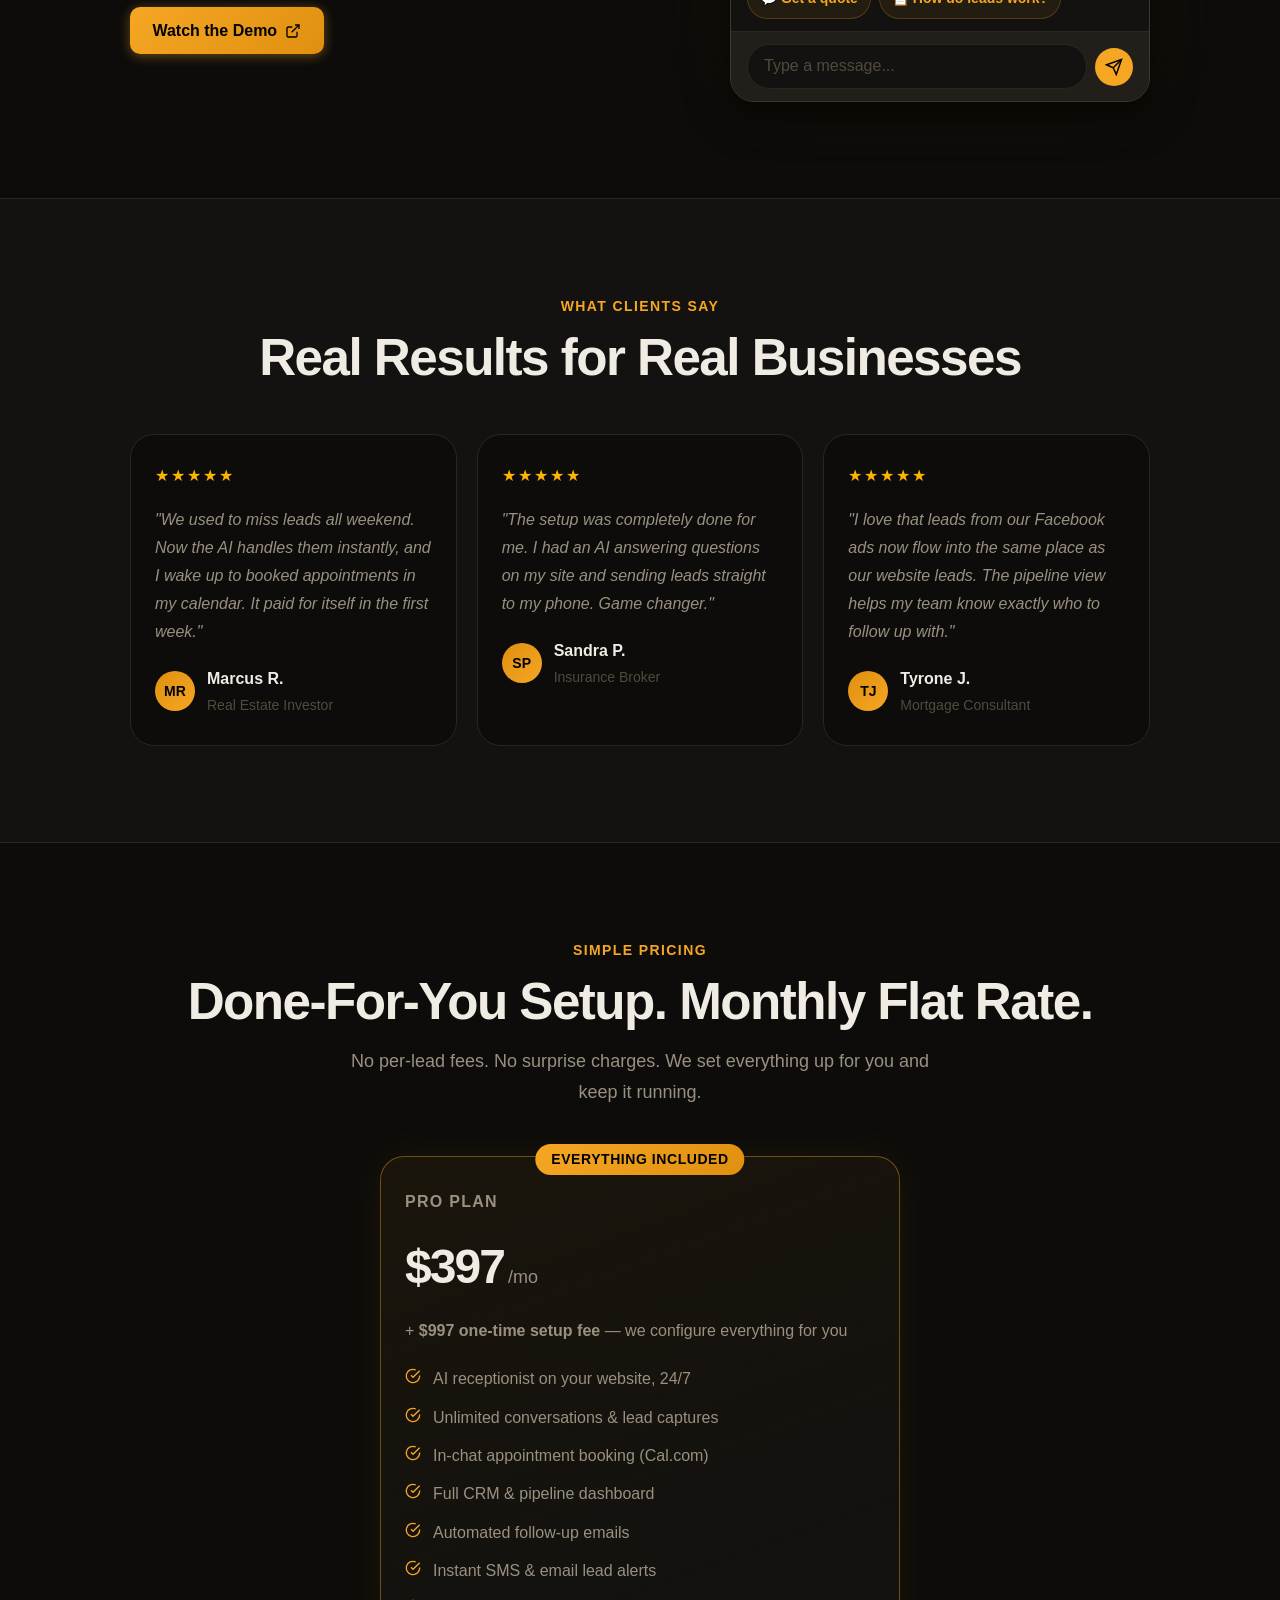
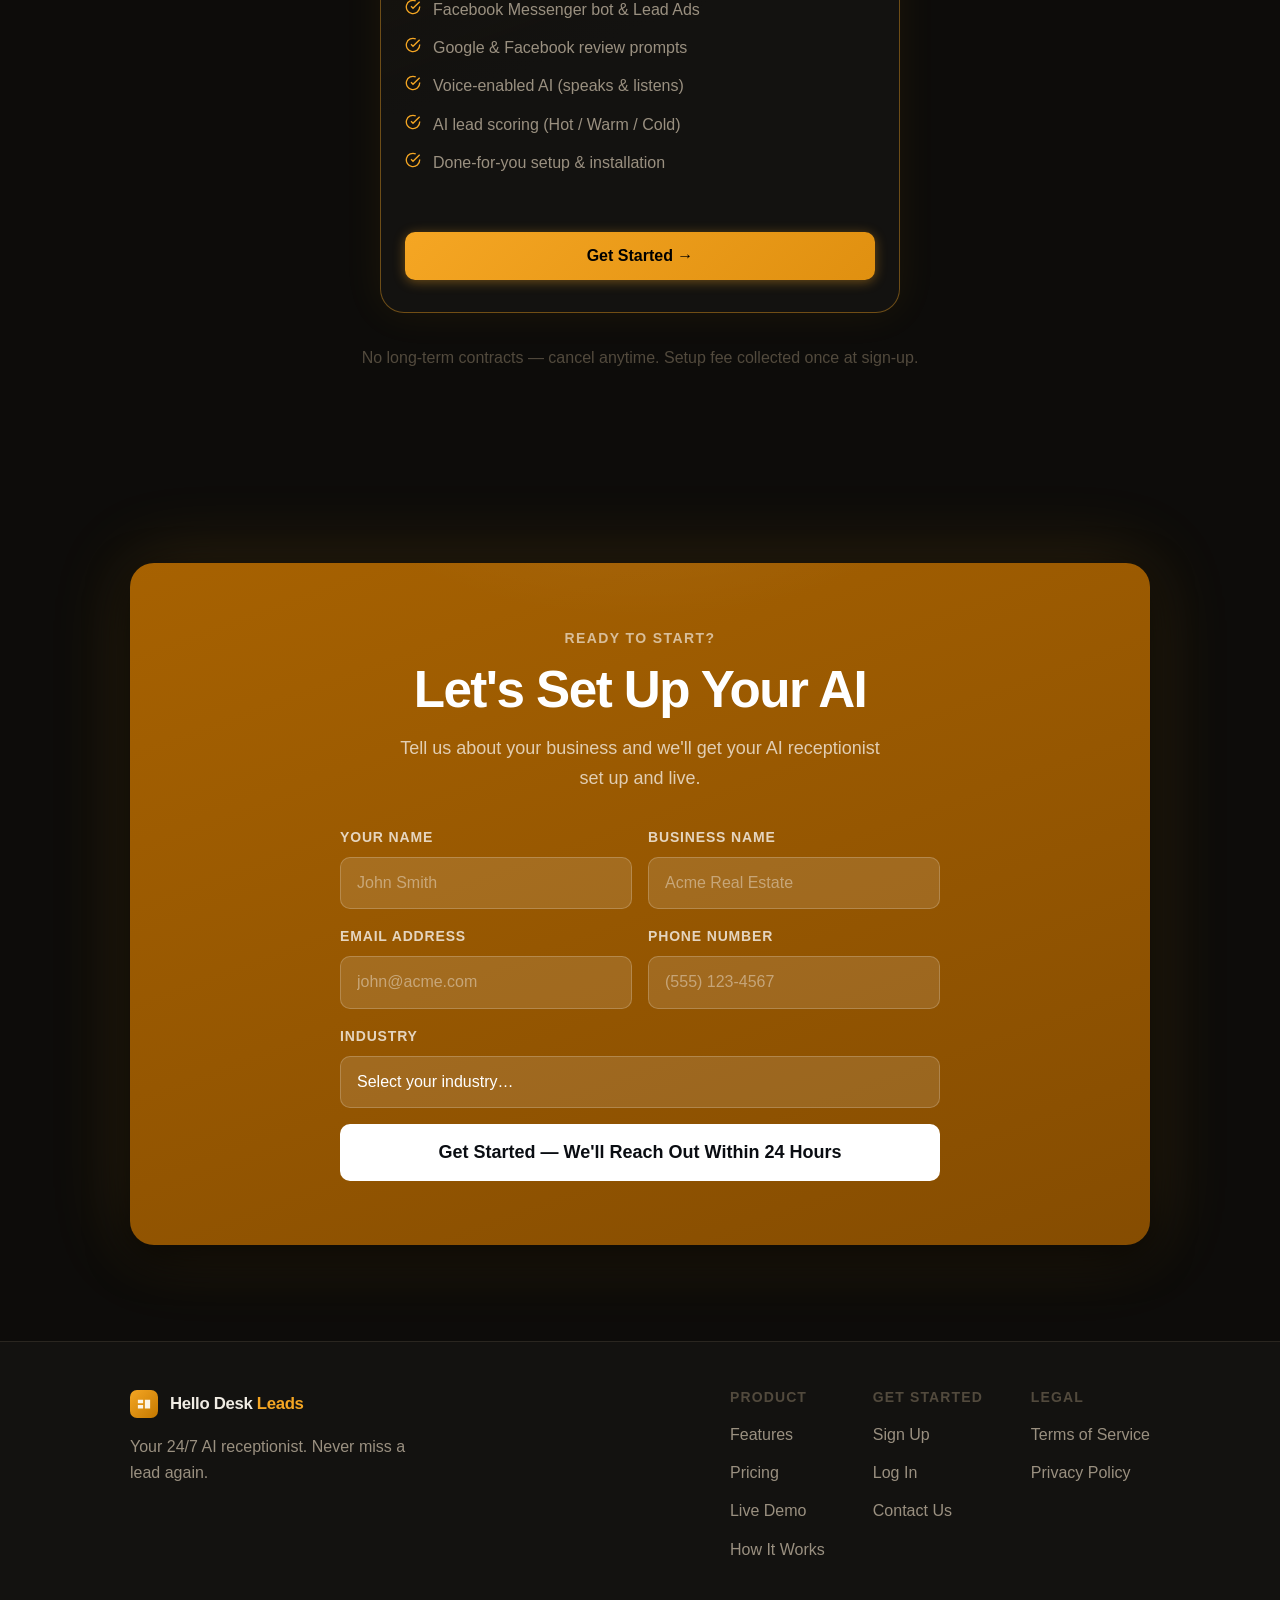
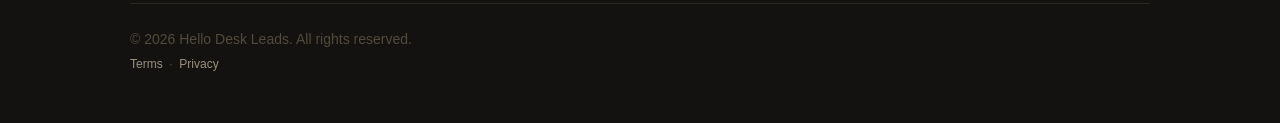
==== commit 70043d95: "Point demo button to video section instead of login" ====
--- a/index.html
+++ b/index.html
@@ -355,8 +355,8 @@
               </li>
             </ul>
 
-            <a href="https://hello-desk-leads-production.up.railway.app/#/login" class="btn btn-primary" target="_blank" rel="noopener">
-              View Full Dashboard Demo
+            <a href="#video" class="btn btn-primary">
+              Watch the Demo
               <svg width="16" height="16" viewBox="0 0 24 24" fill="none" stroke="currentColor" stroke-width="2"><path d="M18 13v6a2 2 0 0 1-2 2H5a2 2 0 0 1-2-2V8a2 2 0 0 1 2-2h6"/><polyline points="15 3 21 3 21 9"/><line x1="10" y1="14" x2="21" y2="3"/></svg>
             </a>
           </div>
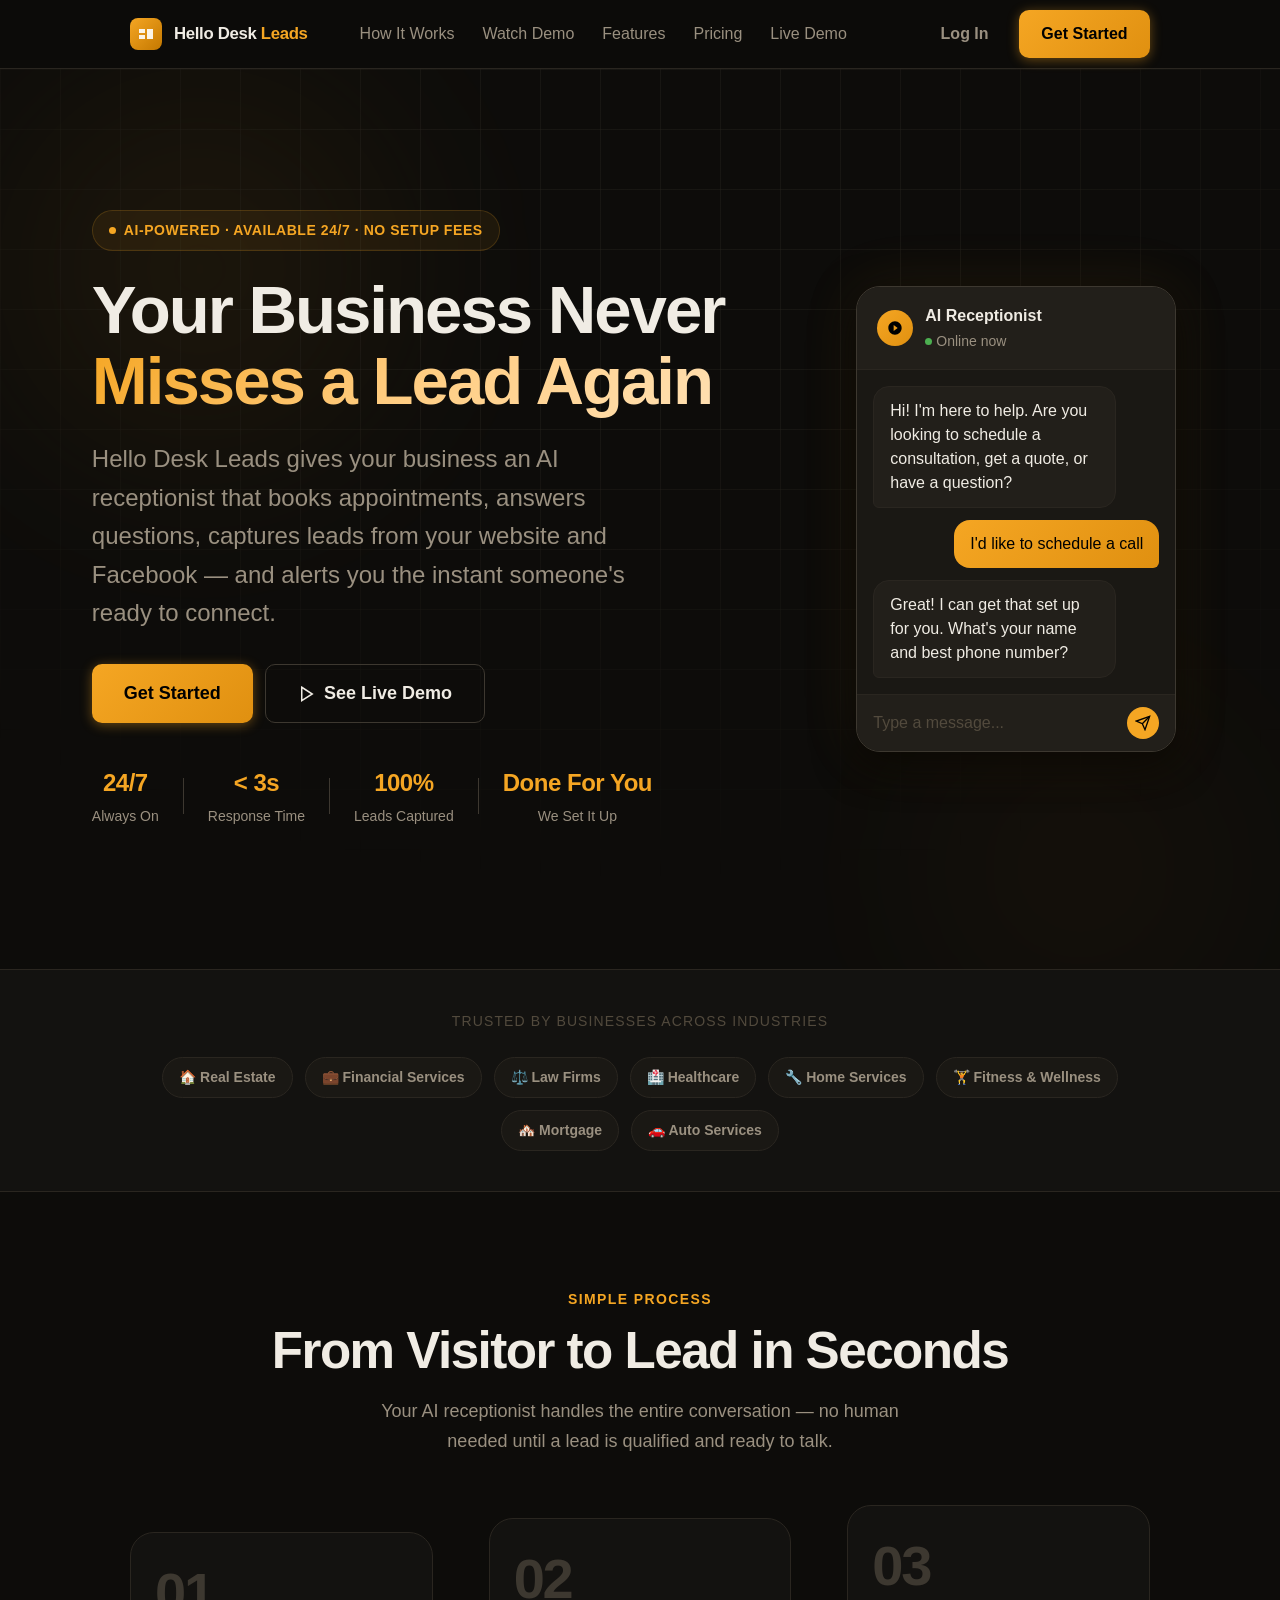
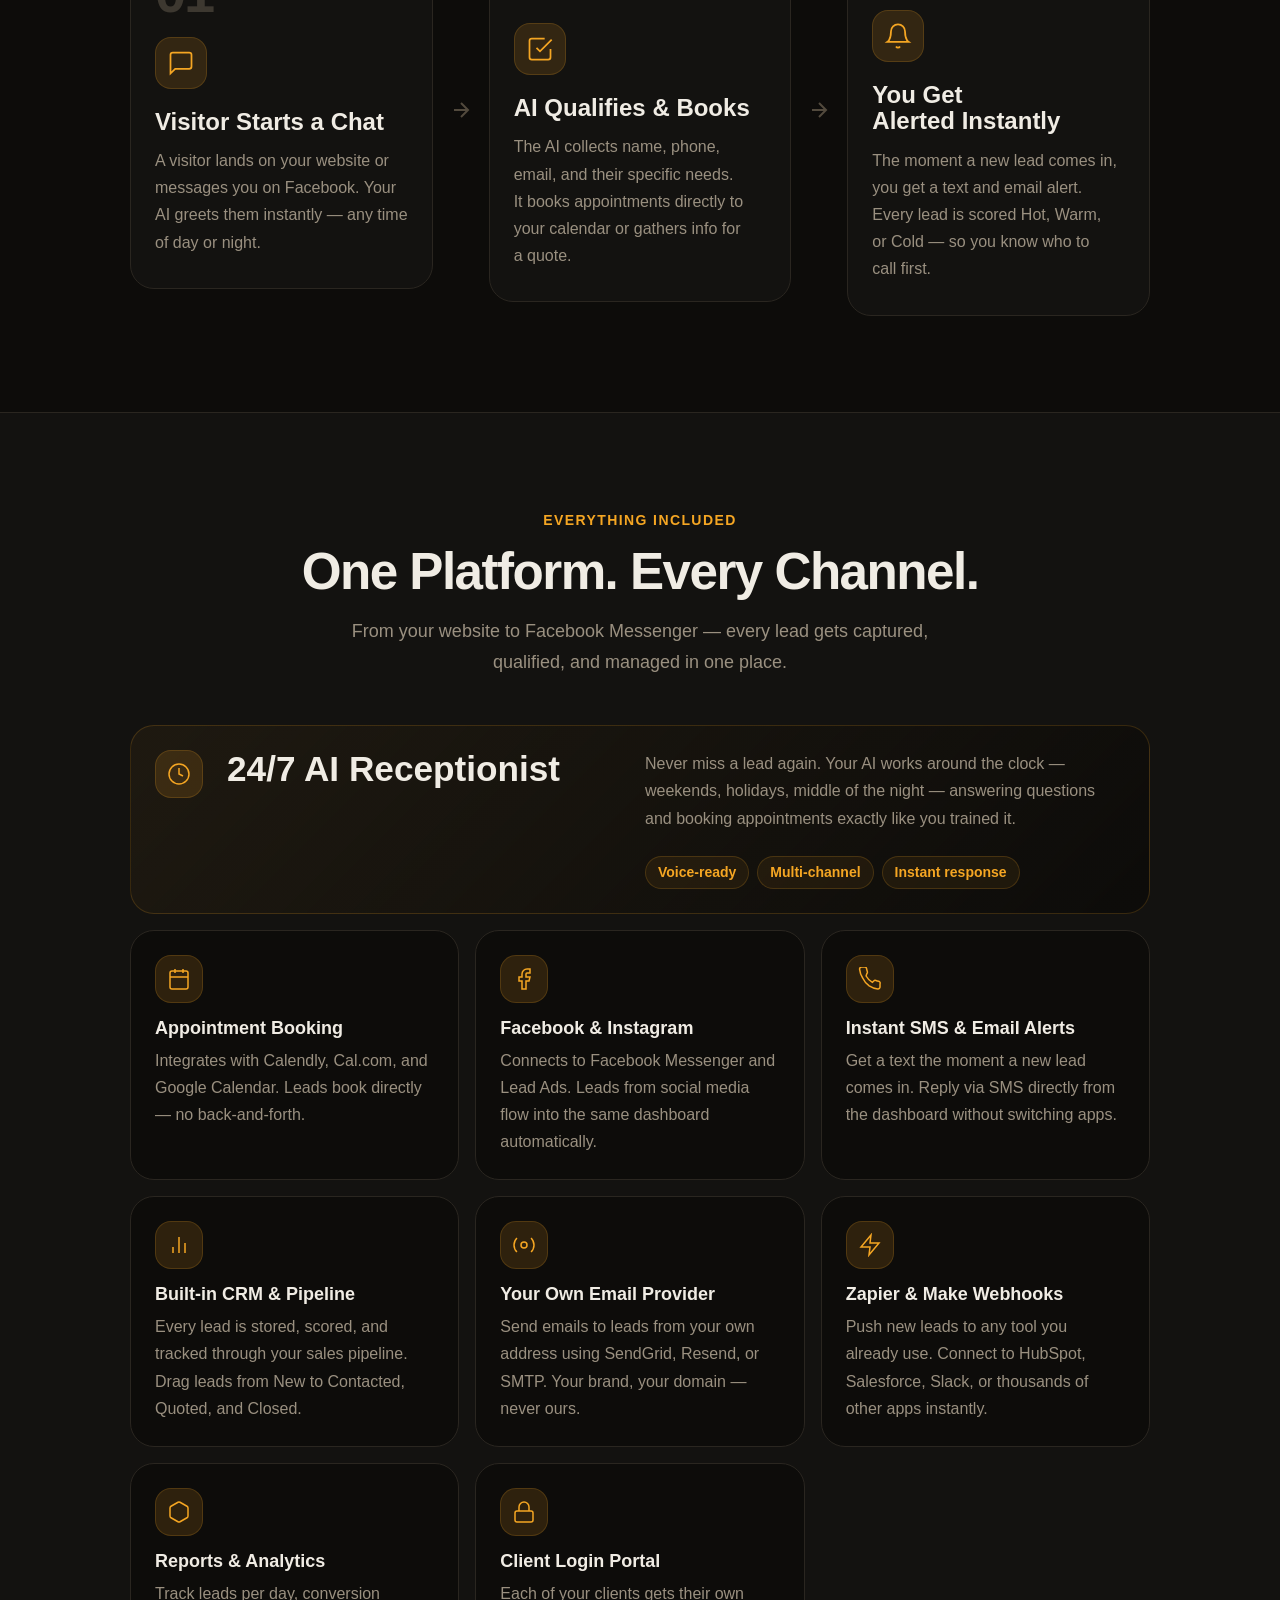
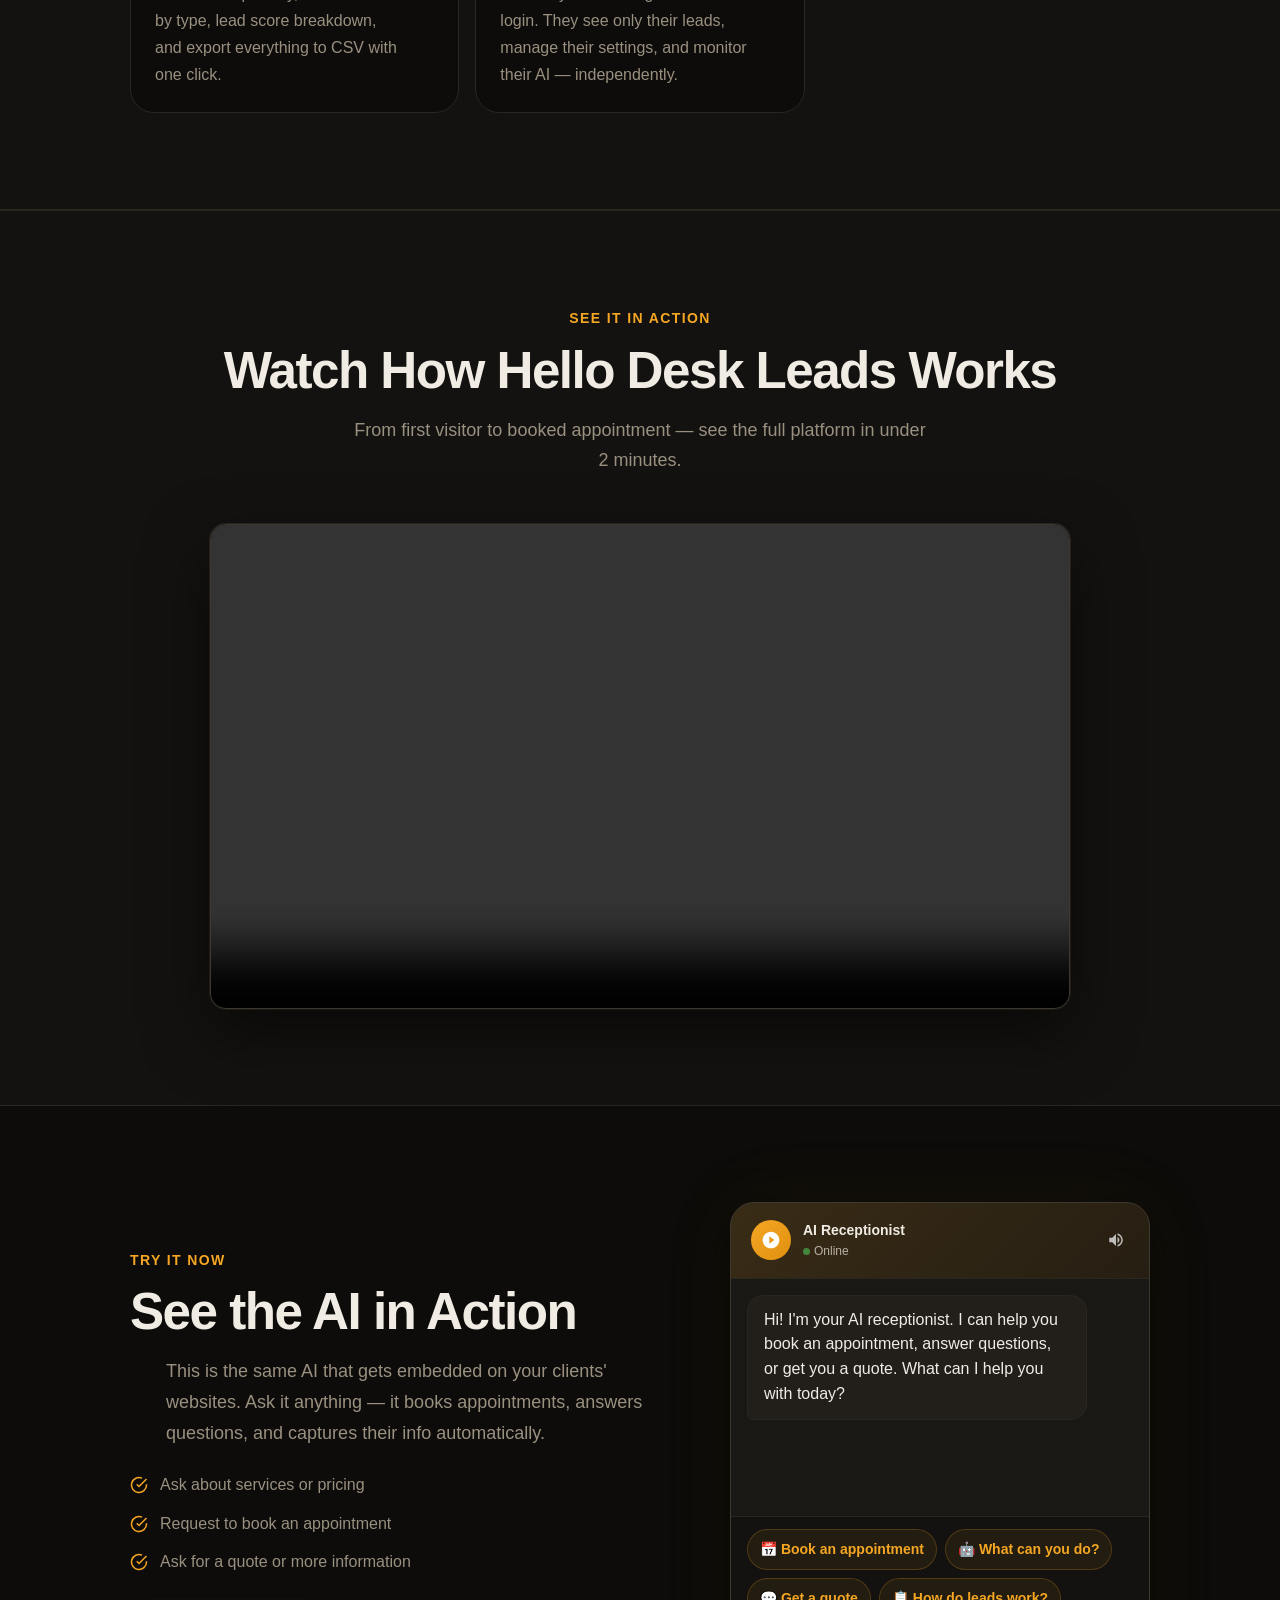
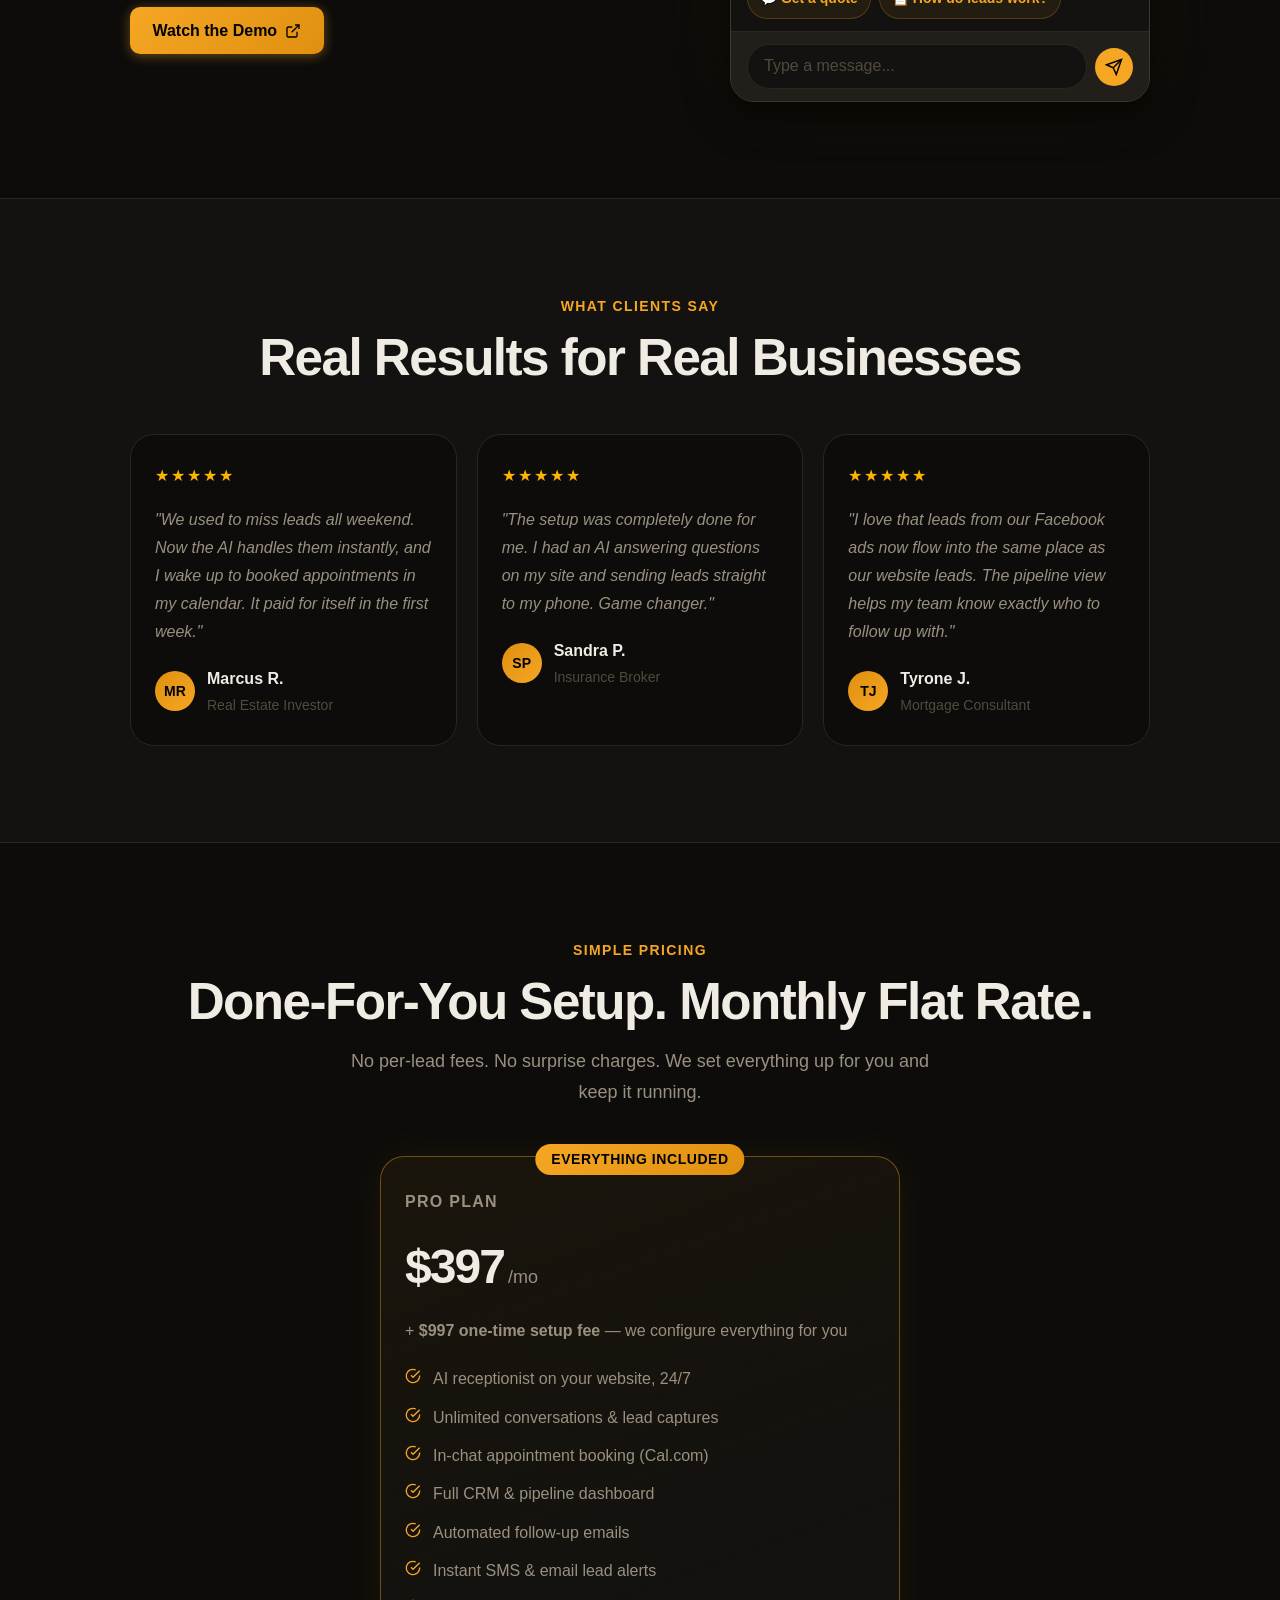
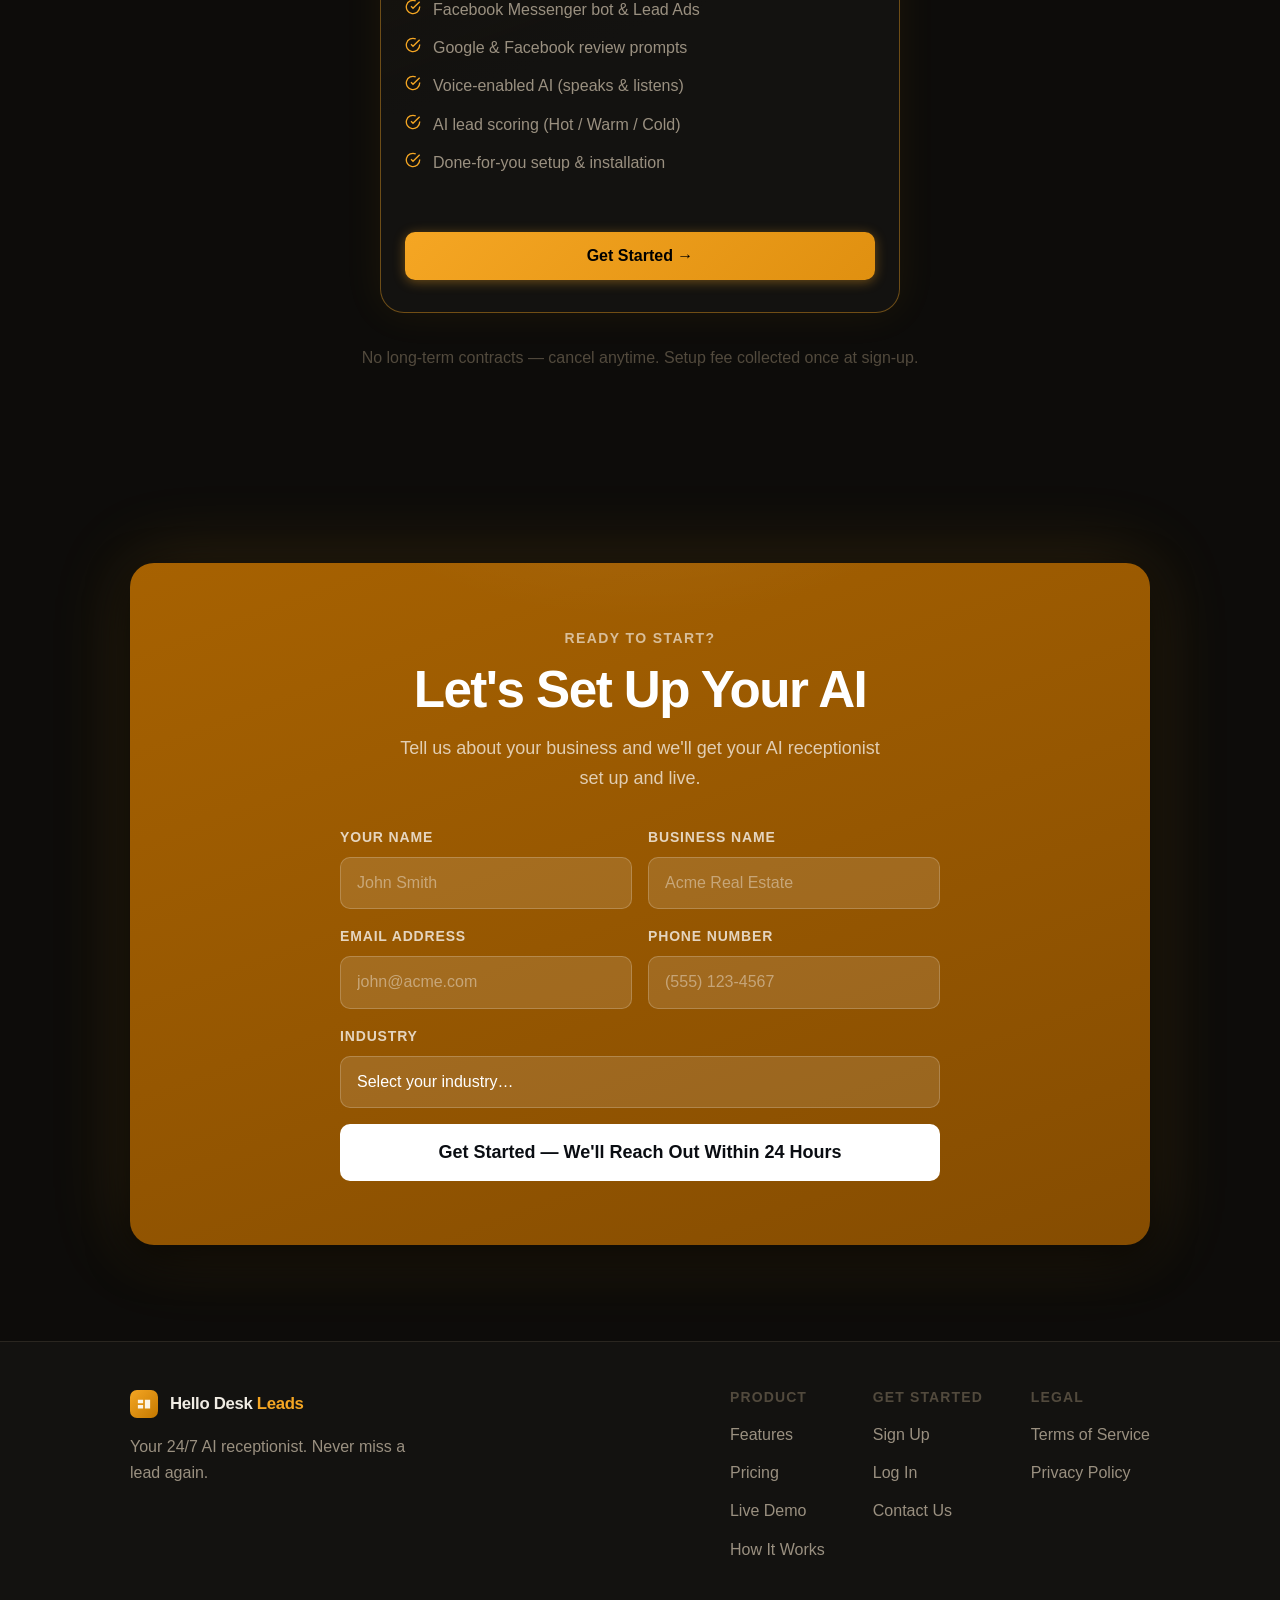
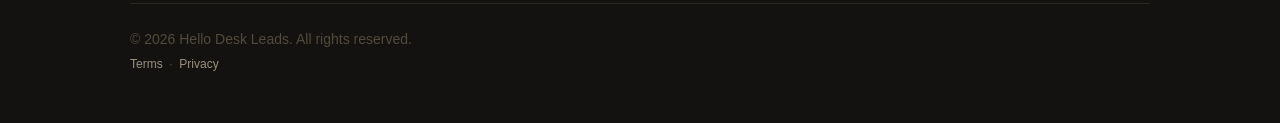
==== commit 210e5c82: "Fix logo links — use full URL instead of / to avoid GitHub Pages org redirect" ====
--- a/index.html
+++ b/index.html
@@ -21,7 +21,7 @@
   <!-- ═══════════════════════════════════════ NAV ══════════════════════════════════════ -->
   <header class="site-header" id="site-header">
     <nav class="nav-container">
-      <a href="/" class="nav-logo" aria-label="Hello Desk Leads home">
+      <a href="https://pinnacleinvestments480-cyber.github.io/hdl-marketing/" class="nav-logo" aria-label="Hello Desk Leads home">
         <svg width="32" height="32" viewBox="0 0 32 32" fill="none" aria-hidden="true">
           <rect width="32" height="32" rx="8" fill="url(#logo-grad)"/>
           <path d="M9 11h6v4H9v-4zm0 6h6v4H9v-4zm8-6h6v10h-6V11z" fill="white" opacity="0.9"/>
@@ -558,7 +558,7 @@
     <div class="container">
       <div class="footer-top">
         <div class="footer-brand">
-          <a href="/" class="nav-logo" aria-label="Hello Desk Leads">
+          <a href="https://pinnacleinvestments480-cyber.github.io/hdl-marketing/" class="nav-logo" aria-label="Hello Desk Leads">
             <svg width="28" height="28" viewBox="0 0 32 32" fill="none" aria-hidden="true">
               <rect width="32" height="32" rx="8" fill="url(#logo-grad-footer)"/>
               <path d="M9 11h6v4H9v-4zm0 6h6v4H9v-4zm8-6h6v10h-6V11z" fill="white" opacity="0.9"/>
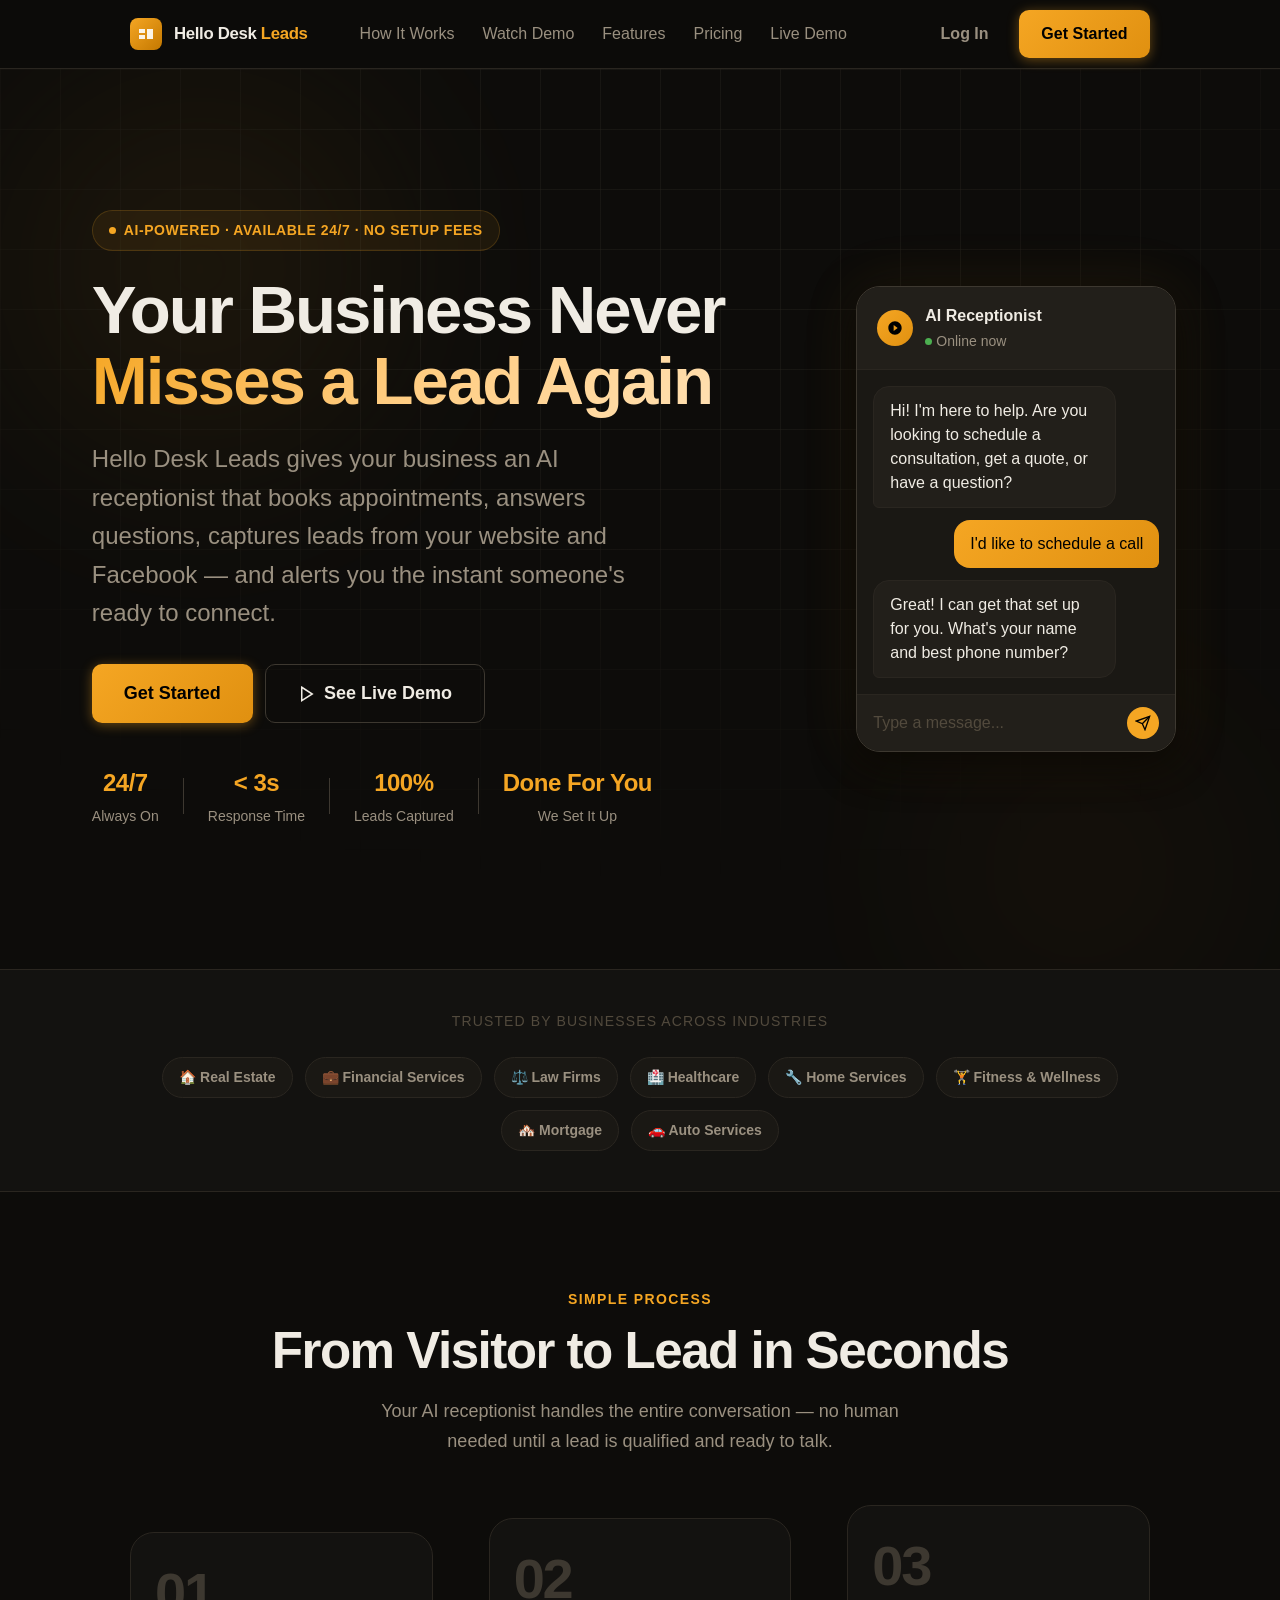
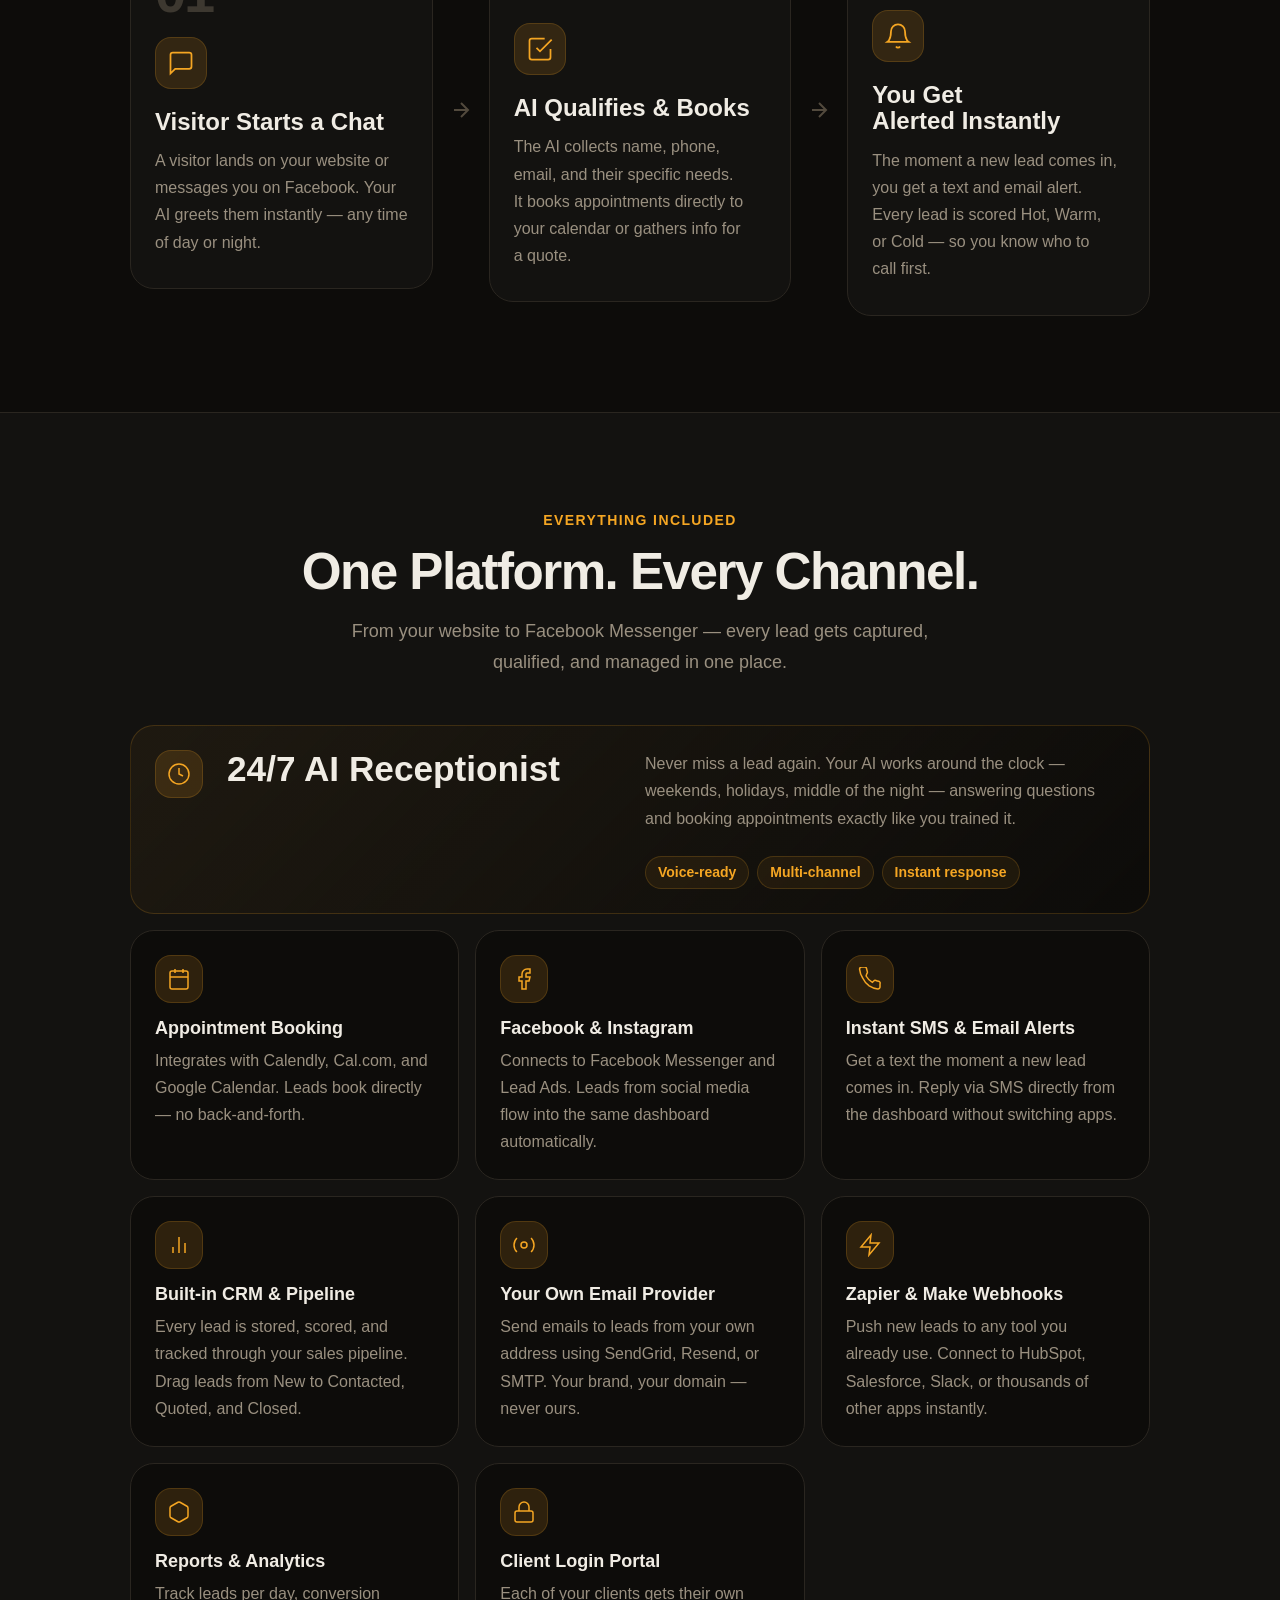
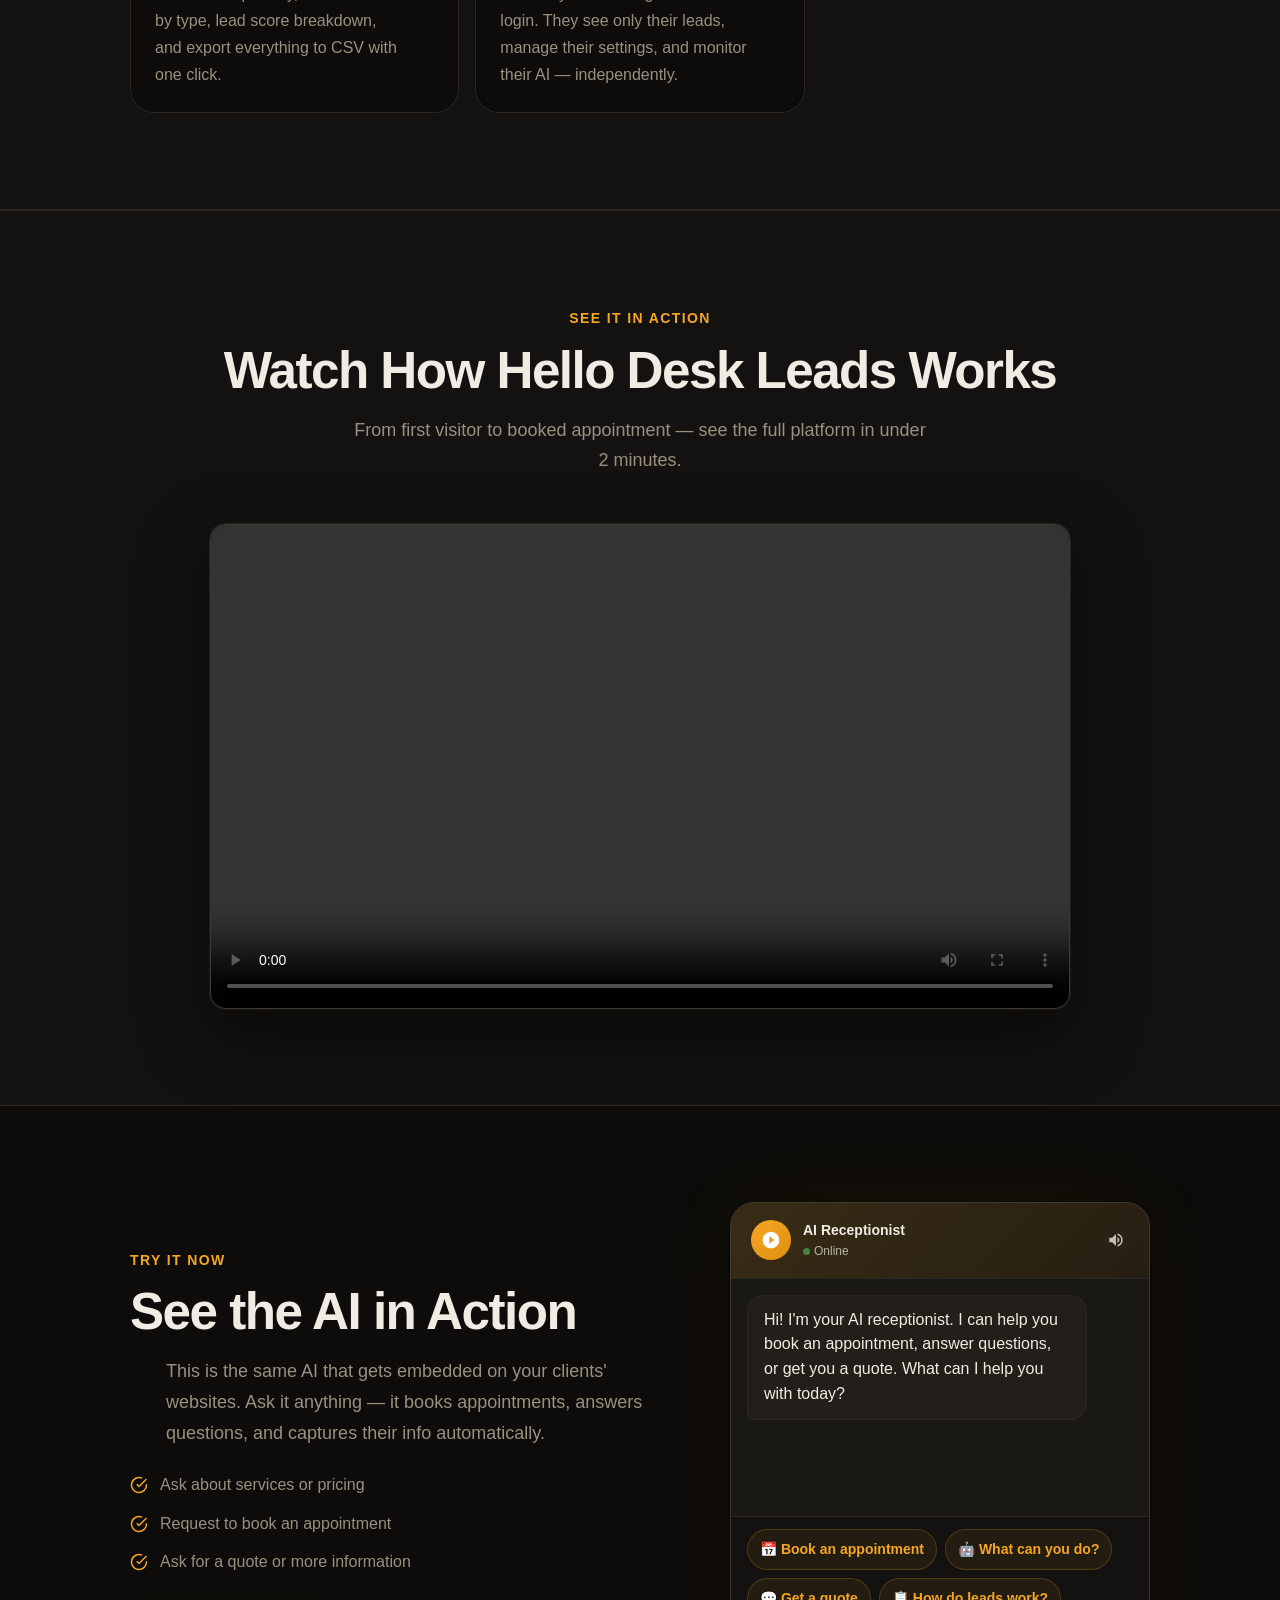
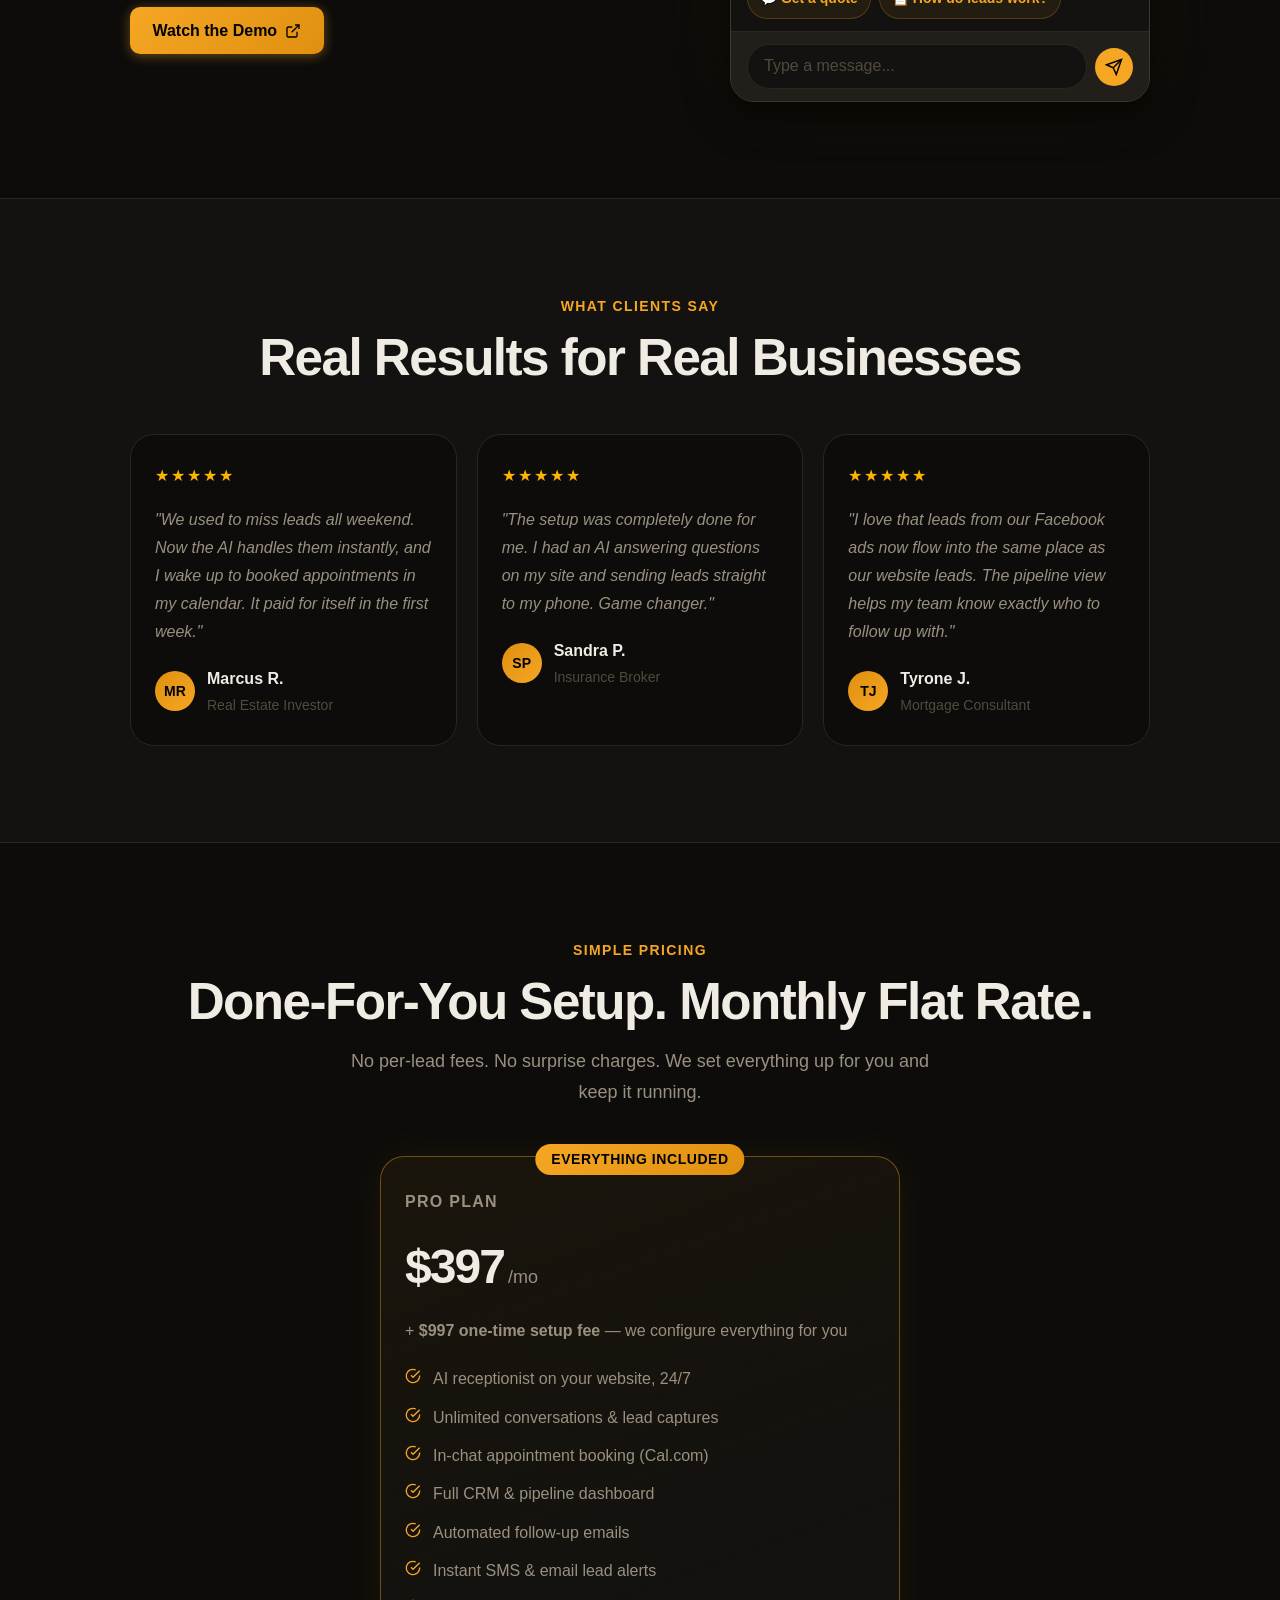
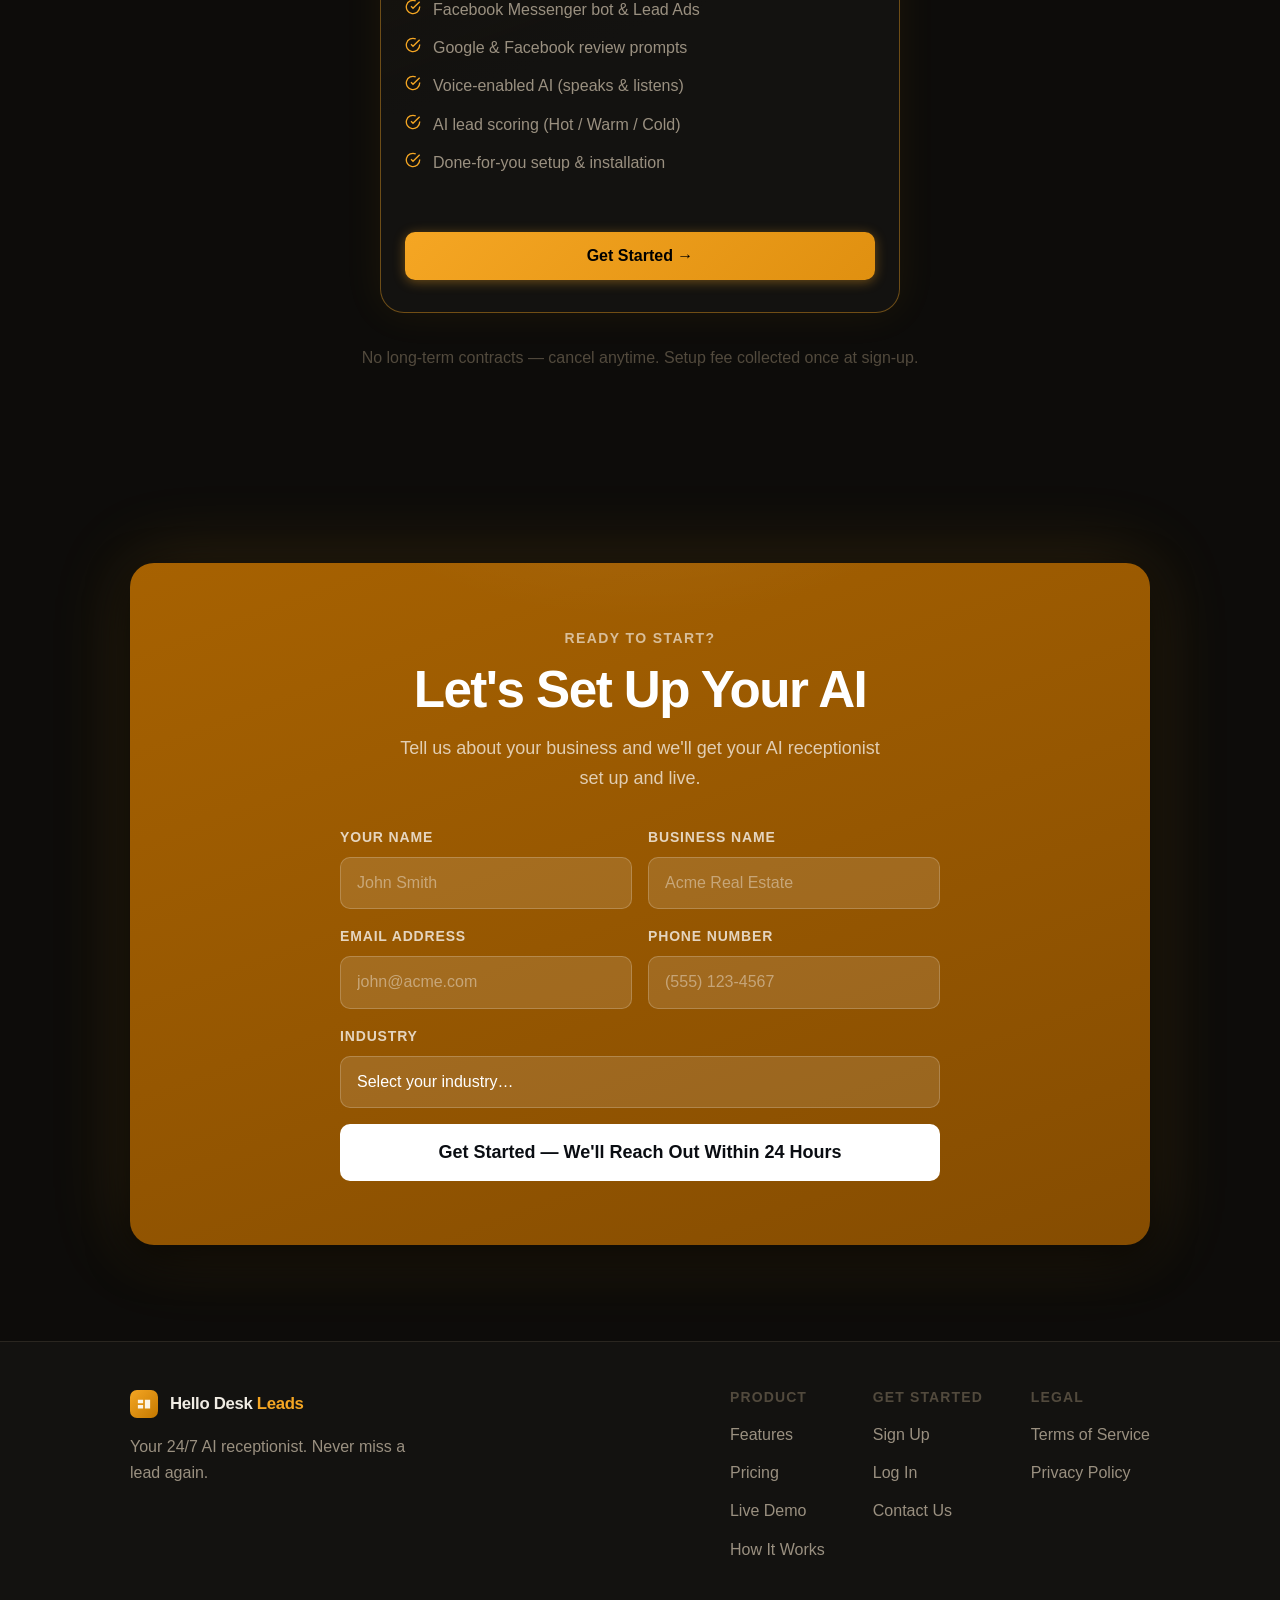
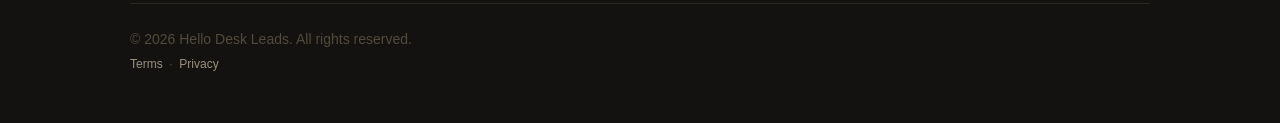
==== commit 3a4d99bd: "Remove unused Google Fonts preconnect tags (were causing 404 flags)" ====
--- a/index.html
+++ b/index.html
@@ -10,8 +10,6 @@
   <meta property="og:type" content="website" />
 
   <!-- Fonts -->
-  <link rel="preconnect" href="https://fonts.googleapis.com" />
-  <link rel="preconnect" href="https://fonts.gstatic.com" crossorigin />
   <link href="https://api.fontshare.com/v2/css?f[]=cabinet-grotesk@400,500,700,800,900&f[]=satoshi@400,500,700&display=swap" rel="stylesheet" />
 
   <link rel="stylesheet" href="styles.css" />
